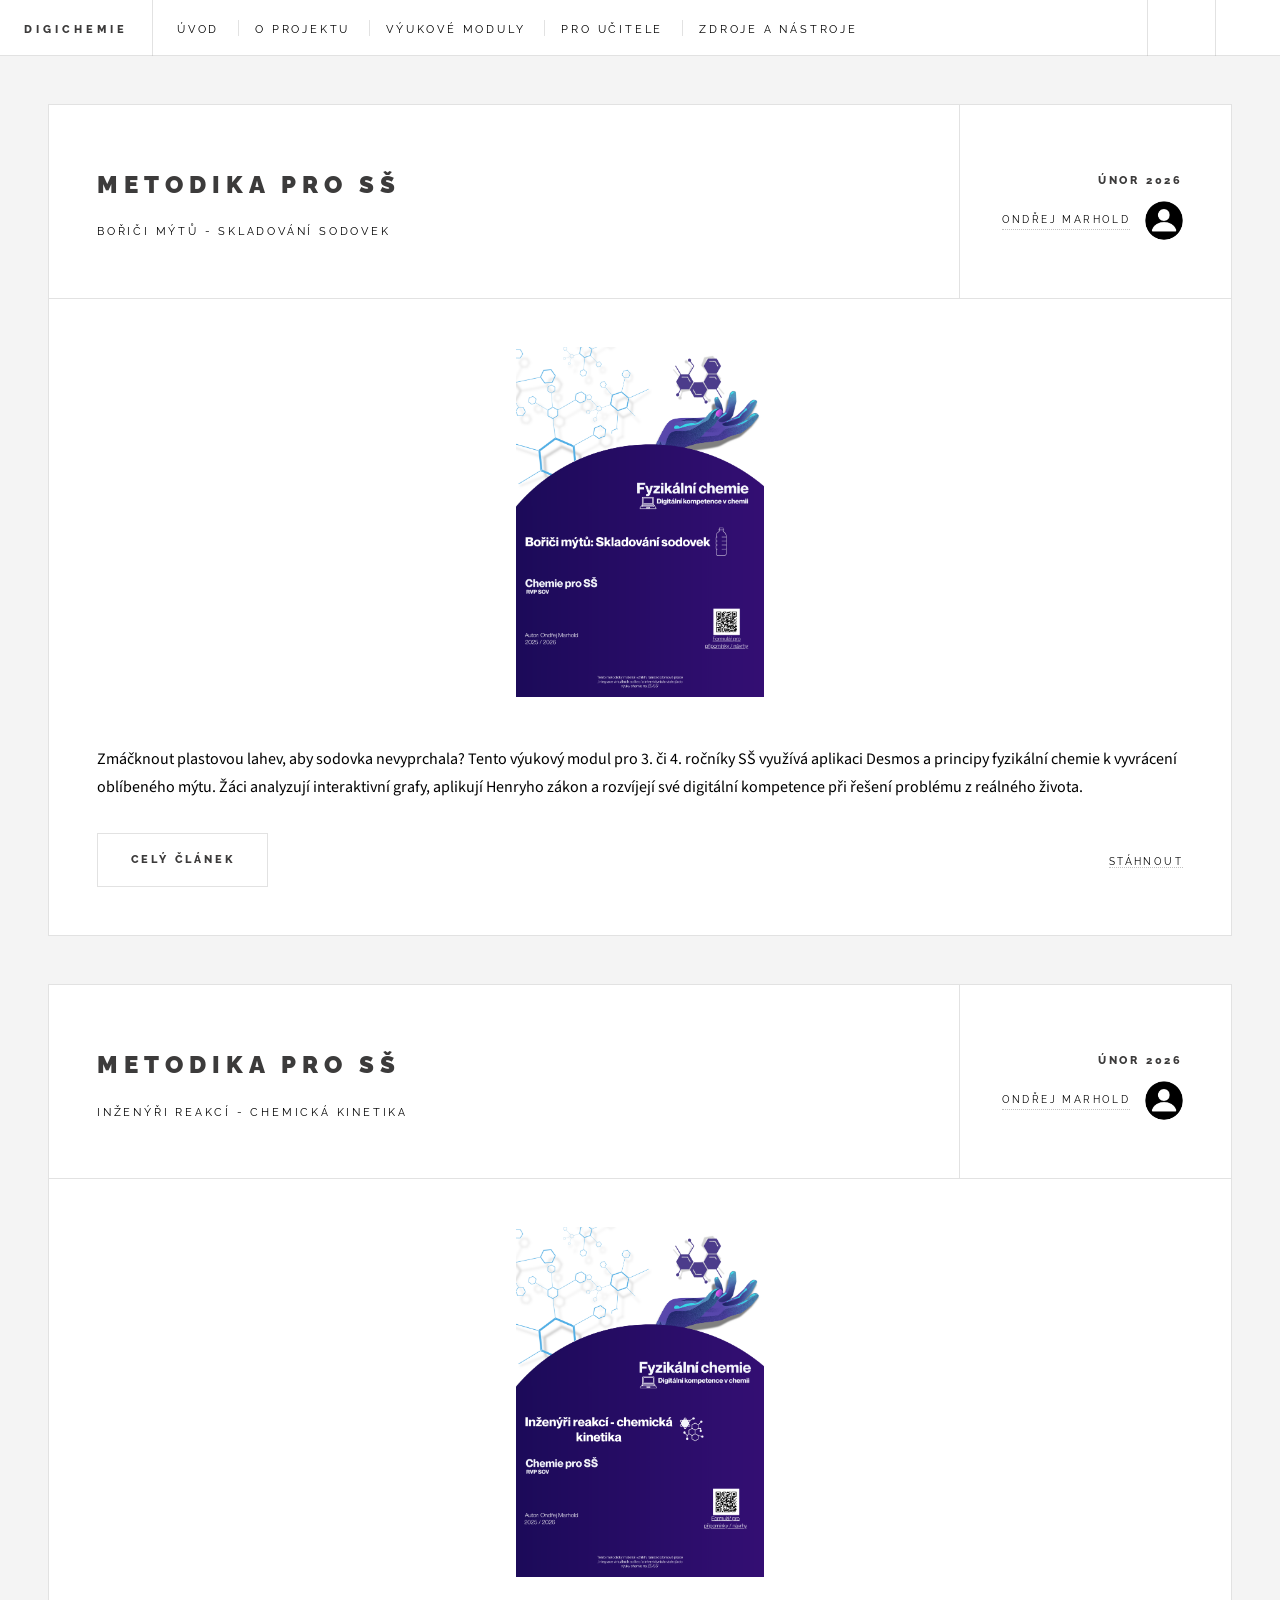
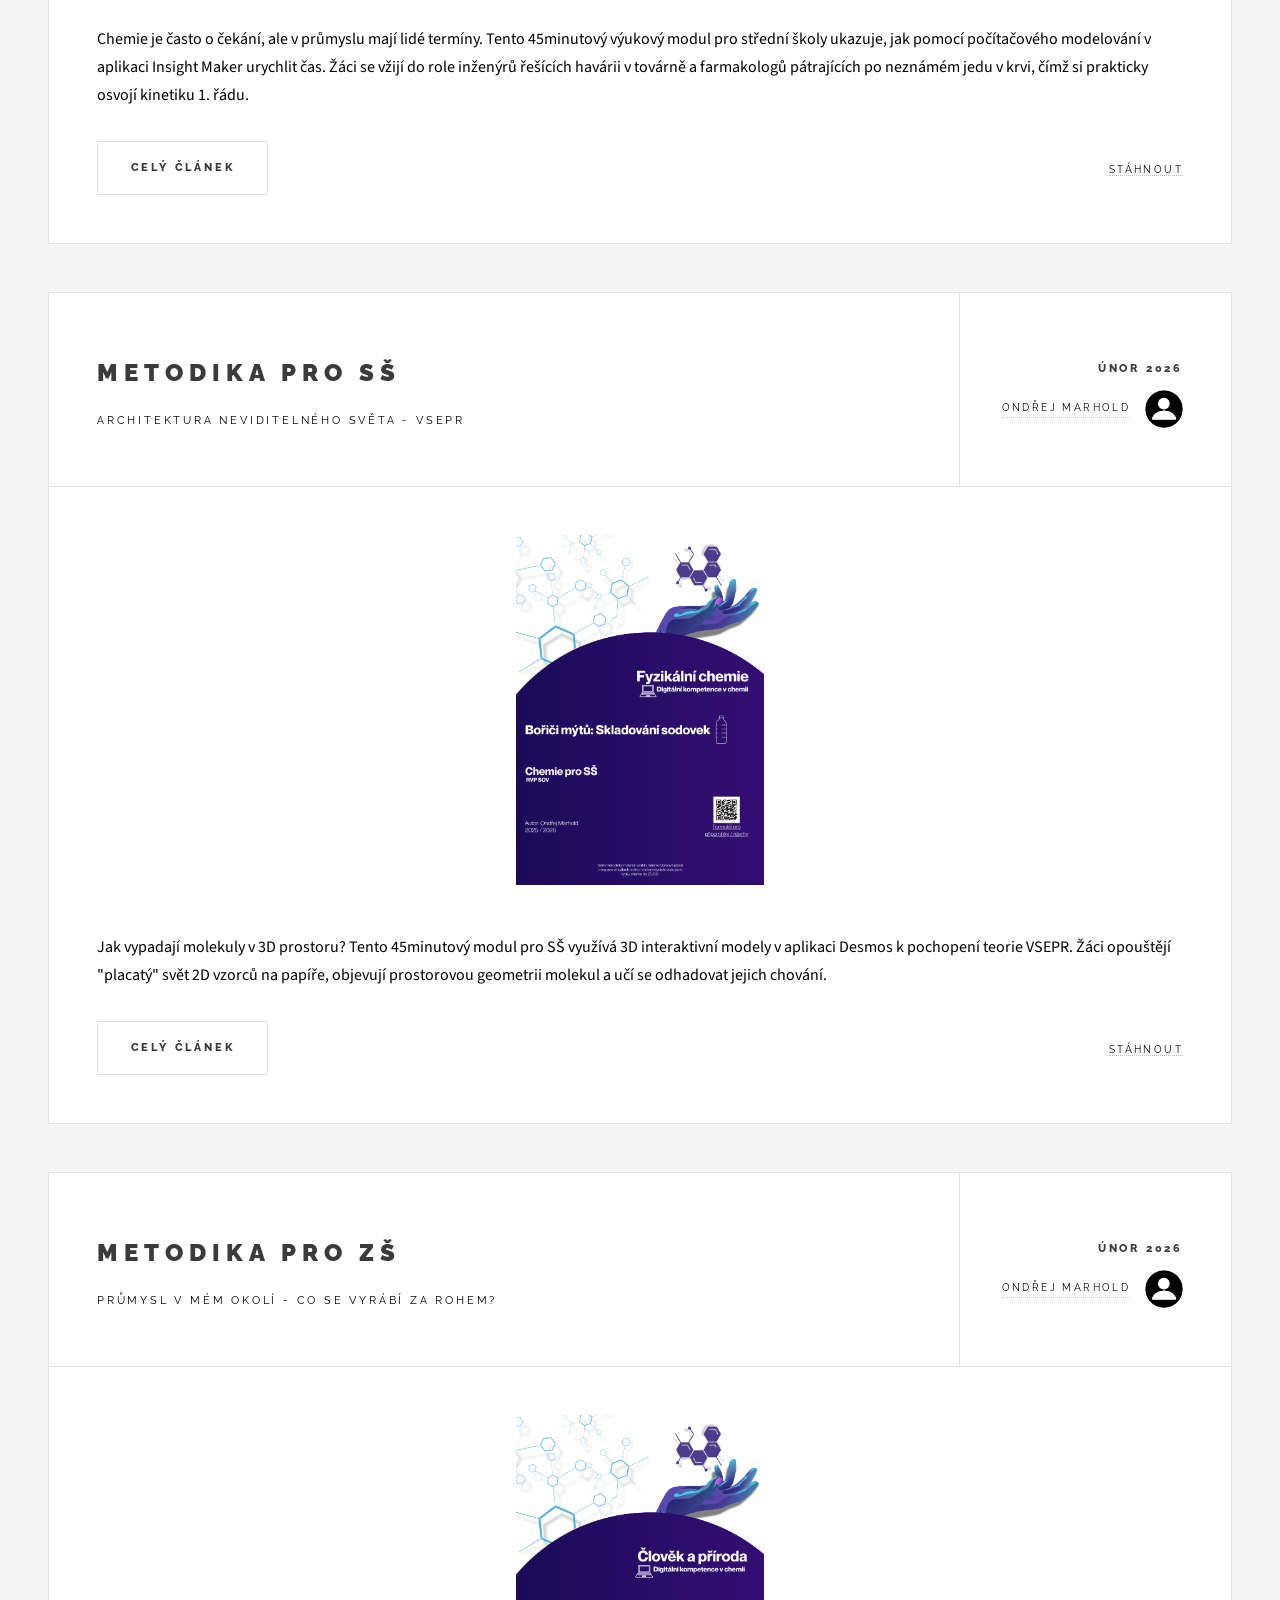
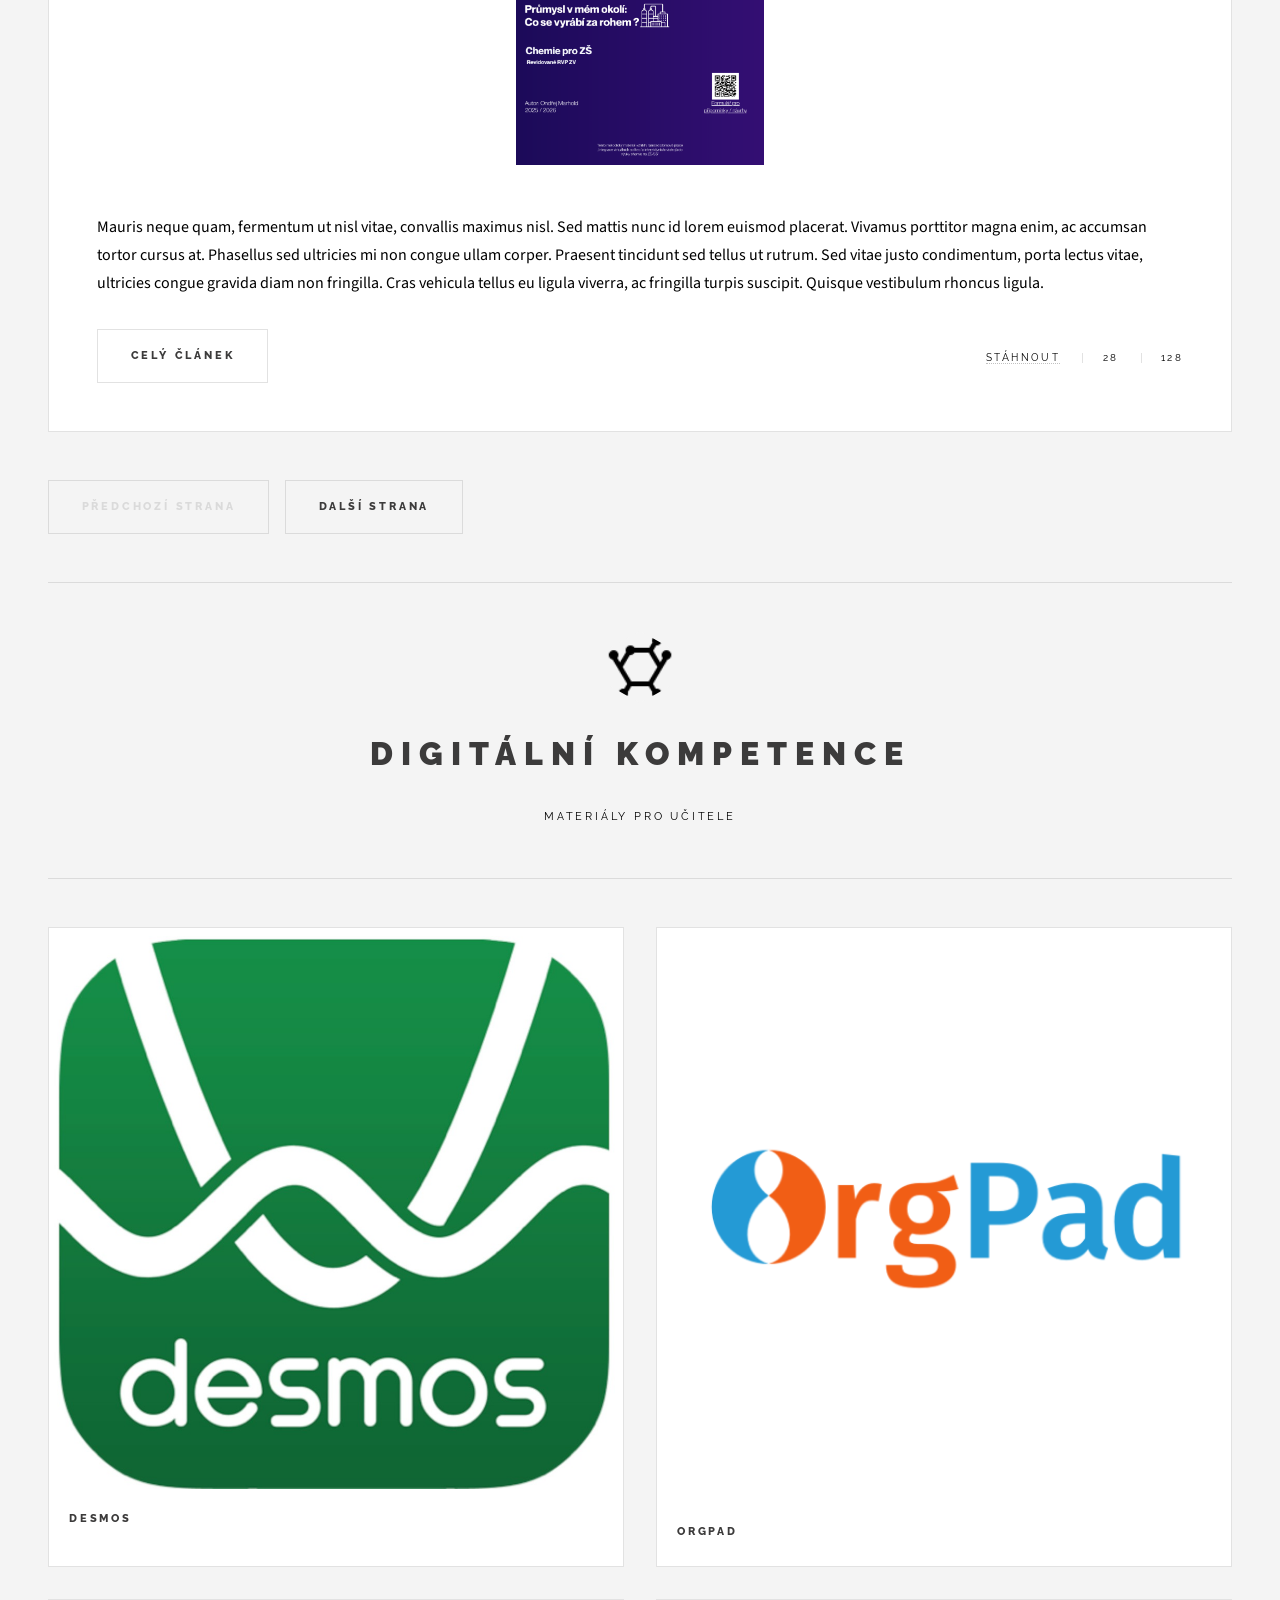
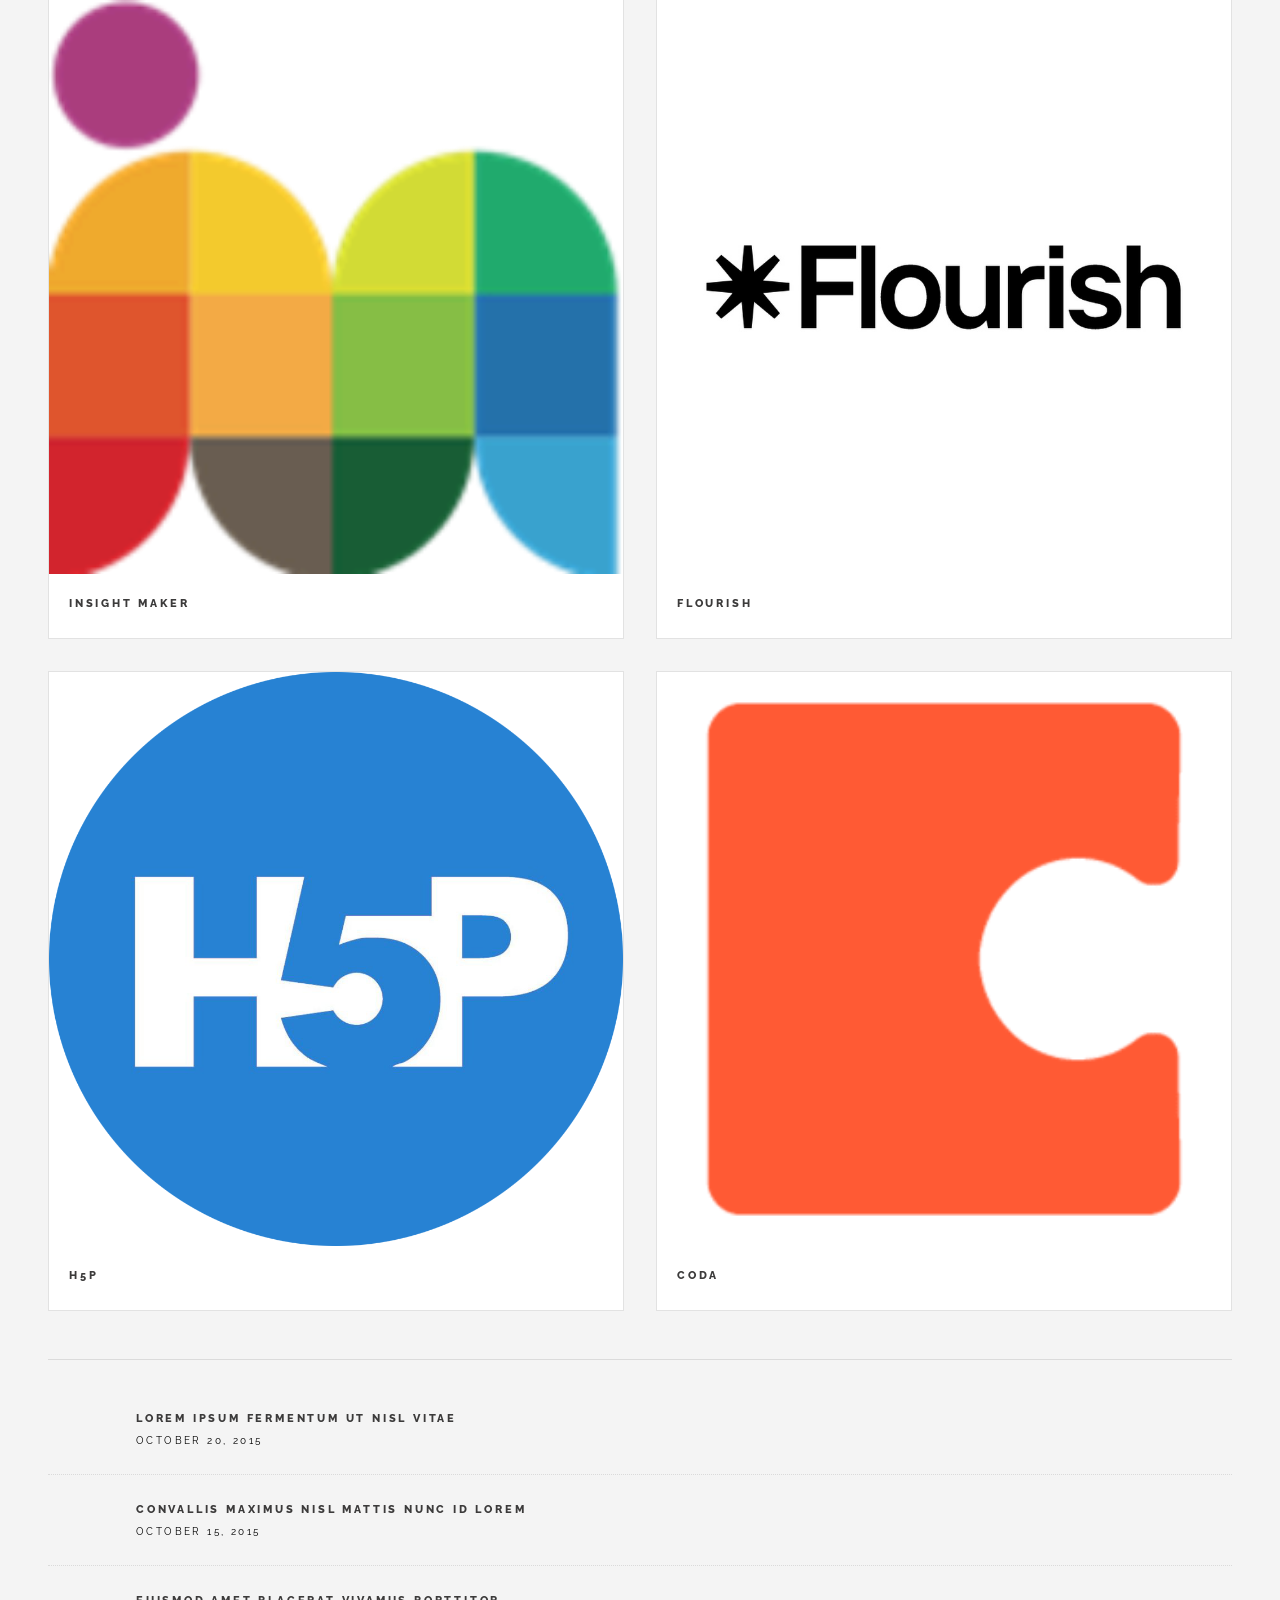
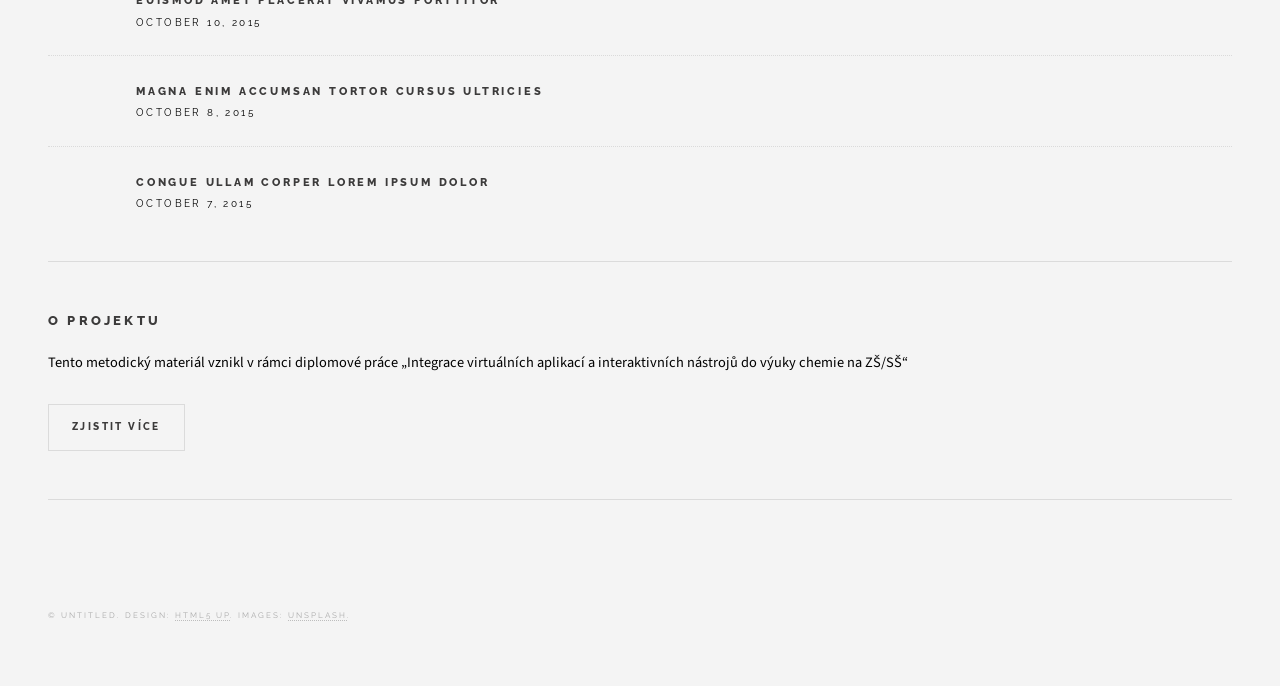
==== index.html @ ca7283ff "web v1-layout" ====
<!DOCTYPE HTML>
<!--
	Future Imperfect by HTML5 UP
	html5up.net | @ajlkn
	Free for personal and commercial use under the CCA 3.0 license (html5up.net/license)
-->
<html>
	<head>
		<title>Digichemie</title>
		<meta charset="utf-8" />
		<meta name="viewport" content="width=device-width, initial-scale=1, user-scalable=no" />
		<link rel="stylesheet" href="assets/css/main.css" />
	</head>
	<body class="is-preload">

		<!-- Wrapper -->
			<div id="wrapper">

				<!-- Header -->
					<header id="header">
						<h1><a href="index.html">Digichemie</a></h1>
						<nav class="links">
							<ul>
								<li><a href="#">Úvod</a></li>
								<li><a href="#">O projektu</a></li>
								<li><a href="#">Výukové moduly</a></li>
								<li><a href="#">Pro učitele</a></li>
								<li><a href="#">Zdroje a nástroje</a></li>
							</ul>
						</nav>
						<nav class="main">
							<ul>
								<li class="search">
									<a class="fa-search" href="#search">Hledat</a>
									<form id="search" method="get" action="#">
										<input type="text" name="query" placeholder="Search" />
									</form>
								</li>
								<li class="menu">
									<a class="fa-bars" href="#menu">Menu</a>
								</li>
							</ul>
						</nav>
					</header>

				<!-- Menu -->
					<section id="menu">

						<!-- Search -->
							<section>
								<form class="search" method="get" action="#">
									<input type="text" name="query" placeholder="Search" />
								</form>
							</section>

						<!-- Links -->
							<section>
								<ul class="links">
									<li>
										<a href="#">
											<h3>Lorem ipsum</h3>
											<p>Feugiat tempus veroeros dolor</p>
										</a>
									</li>
									<li>
										<a href="#">
											<h3>Dolor sit amet</h3>
											<p>Sed vitae justo condimentum</p>
										</a>
									</li>
									<li>
										<a href="#">
											<h3>Feugiat veroeros</h3>
											<p>Phasellus sed ultricies mi congue</p>
										</a>
									</li>
									<li>
										<a href="#">
											<h3>Etiam sed consequat</h3>
											<p>Porta lectus amet ultricies</p>
										</a>
									</li>
								</ul>
							</section>

						<!-- Actions -->
							<section>
								<ul class="actions stacked">
									<li><a href="#" class="button large fit">Log In</a></li>
								</ul>
							</section>

					</section>

				<!-- Main -->
					<div id="main">

						<!-- Post -->
							<article class="post">
								<header>
									<div class="title">
										<h2><a href="ss_pet.html">Metodika pro SŠ</a></h2>
										<p>Bořiči mýtů - skladování sodovek</p>
									</div>
									<div class="meta">
										<time class="published">Únor 2026</time>
										<a href="#" class="author"><span class="name">Ondřej Marhold</span><img src="images/profile.png" alt="" /></a>
									</div>
								</header>
								<a href="ss_pet.html" class="image featured"><img src="images/ss_pet.png" alt="" style="height: 350px; object-fit: contain; object-position: center;" /></a>
								<p>Zmáčknout plastovou lahev, aby sodovka nevyprchala? Tento výukový modul pro 3. či 4. ročníky SŠ využívá aplikaci Desmos a principy fyzikální chemie k vyvrácení oblíbeného mýtu. Žáci analyzují interaktivní grafy, aplikují Henryho zákon a rozvíjejí své digitální kompetence při řešení problému z reálného života.</p>
								<footer>
									<ul class="actions">
										<li><a href="ss_pet.html" class="button large">Celý článek</a></li>
									</ul>
									<ul class="stats">
										<li><a href="#">Stáhnout</a></li>
									</ul>
								</footer>
							</article>

						<!-- Post -->
							<article class="post">
								<header>
									<div class="title">
										<h2><a href="ss_simulace.html">Metodika pro SŠ</a></h2>
										<p>Inženýři reakcí - chemická kinetika</p>
									</div>
									<div class="meta">
										<time class="published">Únor 2026</time>
										<a href="#" class="author"><span class="name">Ondřej Marhold</span><img src="images/profile.png" alt="" /></a>
									</div>
								</header>
								<a href="ss_simulace.html" class="image featured"><img src="images/ss_simulace.png" alt="" style="height: 350px; object-fit: contain; object-position: center;" /></a>
								<p>Chemie je často o čekání, ale v průmyslu mají lidé termíny. Tento 45minutový výukový modul pro střední školy ukazuje, jak pomocí počítačového modelování v aplikaci Insight Maker urychlit čas. Žáci se vžijí do role inženýrů řešících havárii v továrně a farmakologů pátrajících po neznámém jedu v krvi, čímž si prakticky osvojí kinetiku 1. řádu.</p>
								<footer>
									<ul class="actions">
										<li><a href="ss_simulace.html" class="button large">Celý článek</a></li>
									</ul>
									<ul class="stats">
										<li><a href="#">Stáhnout</a></li>
									</ul>
								</footer>
							</article>

						<!-- Post -->
							<article class="post">
								<header>
									<div class="title">
										<h2><a href="ss_vsepr.html">Metodika pro SŠ</a></h2>
										<p>Architektura neviditelného světa - VSEPR</p>
									</div>
									<div class="meta">
										<time class="published">Únor 2026</time>
										<a href="#" class="author"><span class="name">Ondřej Marhold</span><img src="images/profile.png" alt="" /></a>
									</div>
								</header>
								<a href="ss_vsepr.html" class="image featured"><img src="images/ss_pet.png" alt="" style="height: 350px; object-fit: contain; object-position: center;" /></a>
								<p>Jak vypadají molekuly v 3D prostoru? Tento 45minutový modul pro SŠ využívá 3D interaktivní modely v aplikaci Desmos k pochopení teorie VSEPR. Žáci opouštějí "placatý" svět 2D vzorců na papíře, objevují prostorovou geometrii molekul a učí se odhadovat jejich chování.</p>
								<footer>
									<ul class="actions">
										<li><a href="ss_vsepr.html" class="button large">Celý článek</a></li>
									</ul>
									<ul class="stats">
										<li><a href="#">Stáhnout</a></li>
									</ul>
								</footer>
							</article>

						<!-- Post -->
							<article class="post">
								<header>
									<div class="title">
										<h2><a href="zs_orgpad.html">Metodika pro ZŠ</a></h2>
										<p>Průmysl v mém okolí - co se vyrábí za rohem?</p>
									</div>
									<div class="meta">
										<time class="published">Únor 2026</time>
										<a href="#" class="author"><span class="name">Ondřej Marhold</span><img src="images/profile.png" alt="" /></a>
									</div>
								</header>
								<a href="zs_orgpad.html" class="image featured"><img src="images/zs_orgpad.png" alt="" style="height: 350px; object-fit: contain; object-position: center;" /></a>
								<p>Mauris neque quam, fermentum ut nisl vitae, convallis maximus nisl. Sed mattis nunc id lorem euismod placerat. Vivamus porttitor magna enim, ac accumsan tortor cursus at. Phasellus sed ultricies mi non congue ullam corper. Praesent tincidunt sed tellus ut rutrum. Sed vitae justo condimentum, porta lectus vitae, ultricies congue gravida diam non fringilla. Cras vehicula tellus eu ligula viverra, ac fringilla turpis suscipit. Quisque vestibulum rhoncus ligula.</p>
								<footer>
									<ul class="actions">
										<li><a href="zs_orgpad.html" class="button large">Celý článek</a></li>
									</ul>
									<ul class="stats">
										<li><a href="#">Stáhnout</a></li>
										<li><a href="#" class="icon solid fa-heart">28</a></li>
										<li><a href="#" class="icon solid fa-comment">128</a></li>
									</ul>
								</footer>
							</article>						

	

						<!-- Pagination -->
							<ul class="actions pagination">
								<li><a href="" class="disabled button large previous">Předchozí strana</a></li>
								<li><a href="#" class="button large next">Další strana</a></li>
							</ul>

					</div>

				<!-- Sidebar -->
					<section id="sidebar">

						<!-- Intro -->
							<section id="intro">
								<a href="#" class="logo"><img src="images/chem_logo.png" alt="" /></a>
								<header>
									<h2>Digitální kompetence</h2>
									<p>Materiály pro učitele</p>
								</header>
							</section>

						<!-- Mini Posts -->
							<section>
								<div class="mini-posts">

									<!-- Mini Post -->
										<article class="mini-post">
											<header>
												<h3><a href="aplikace.html">Desmos</a></h3>
												<a href="#" class="author"></a>
											</header>
											<a  href="aplikace.html" class="image"><img src="images/desmos.jpg" alt="" /></a>
										</article>

									<!-- Mini Post -->
										<article class="mini-post">
											<header>
												<h3><a href="aplikace.html">OrgPad</a></h3>
												<a href="#" class="author"></a>
											</header>
											<a href="aplikace.html" class="image"><img src="images/orgpadcircle.png" alt="" /></a>
										</article>

									<!-- Mini Post -->
										<article class="mini-post">
											<header>
												<h3><a href="aplikace.html">Insight Maker</a></h3>
												<a href="#" class="author"></a>
											</header>
											<a href="aplikace.html" class="image"><img src="images/insight_maker.png" alt="" /></a>
										</article>

									<!-- Mini Post -->
										<article class="mini-post">
											<header>
												<h3><a href="aplikace.html">Flourish</a></h3>
												<a href="#" class="author"></a>
											</header>
											<a href="aplikace.html" class="image"><img src="images/flourish.jpg" alt="" /></a>
										</article>

									<!-- Mini Post -->
										<article class="mini-post">
											<header>
												<h3><a href="aplikace.html">H5P</a></h3>
												<a href="#" class="author"></a>
											</header>
											<a href="aplikace.html" class="image"><img src="images/H5P.png" alt="" /></a>
										</article>

									<!-- Mini Post -->
										<article class="mini-post">
											<header>
												<h3><a href="single.html">Coda</a></h3>
												<a href="#" class="author"></a>
											</header>
											<a href="aplikace.html" class="image"><img src="images/coda.png" alt="" /></a>
										</article>
								</div>
							</section>

						<!-- Posts List -->
							<section>
								<ul class="posts">
									<li>
										<article>
											<header>
												<h3><a href="single.html">Lorem ipsum fermentum ut nisl vitae</a></h3>
												<time class="published" datetime="2015-10-20">October 20, 2015</time>
											</header>
											<a href="single.html" class="image"><img src="images/pic08.jpg" alt="" /></a>
										</article>
									</li>
									<li>
										<article>
											<header>
												<h3><a href="single.html">Convallis maximus nisl mattis nunc id lorem</a></h3>
												<time class="published" datetime="2015-10-15">October 15, 2015</time>
											</header>
											<a href="single.html" class="image"><img src="images/pic09.jpg" alt="" /></a>
										</article>
									</li>
									<li>
										<article>
											<header>
												<h3><a href="single.html">Euismod amet placerat vivamus porttitor</a></h3>
												<time class="published" datetime="2015-10-10">October 10, 2015</time>
											</header>
											<a href="single.html" class="image"><img src="images/pic10.jpg" alt="" /></a>
										</article>
									</li>
									<li>
										<article>
											<header>
												<h3><a href="single.html">Magna enim accumsan tortor cursus ultricies</a></h3>
												<time class="published" datetime="2015-10-08">October 8, 2015</time>
											</header>
											<a href="single.html" class="image"><img src="images/pic11.jpg" alt="" /></a>
										</article>
									</li>
									<li>
										<article>
											<header>
												<h3><a href="single.html">Congue ullam corper lorem ipsum dolor</a></h3>
												<time class="published" datetime="2015-10-06">October 7, 2015</time>
											</header>
											<a href="single.html" class="image"><img src="images/pic12.jpg" alt="" /></a>
										</article>
									</li>
								</ul>
							</section>

						<!-- About -->
							<section class="blurb">
								<h2>O projektu</h2>
								<p>Tento metodický materiál vznikl v rámci diplomové práce „Integrace virtuálních aplikací a interaktivních nástrojů do výuky chemie na ZŠ/SŠ“</p>
								<ul class="actions">
									<li><a href="#" class="button">Zjistit více</a></li>
								</ul>
							</section>

						<!-- Footer -->
							<section id="footer">
								<ul class="icons">
									<li><a href="#" class="icon brands fa-twitter"><span class="label">Twitter</span></a></li>
									<li><a href="#" class="icon brands fa-facebook-f"><span class="label">Facebook</span></a></li>
									<li><a href="#" class="icon brands fa-instagram"><span class="label">Instagram</span></a></li>
									<li><a href="#" class="icon solid fa-rss"><span class="label">RSS</span></a></li>
									<li><a href="#" class="icon solid fa-envelope"><span class="label">Email</span></a></li>
								</ul>
								<p class="copyright">&copy; Untitled. Design: <a href="http://html5up.net">HTML5 UP</a>. Images: <a href="http://unsplash.com">Unsplash</a>.</p>
							</section>

					</section>

			</div>

		<!-- Scripts -->
			<script src="assets/js/jquery.min.js"></script>
			<script src="assets/js/browser.min.js"></script>
			<script src="assets/js/breakpoints.min.js"></script>
			<script src="assets/js/util.js"></script>
			<script src="assets/js/main.js"></script>

	</body>
</html>
---- assets/css/main.css ----
@import url(fontawesome-all.min.css);
@import url("https://fonts.googleapis.com/css?family=Source+Sans+Pro:400,700|Raleway:400,800,900");

/*
	Future Imperfect by HTML5 UP
	html5up.net | @ajlkn
	Free for personal and commercial use under the CCA 3.0 license (html5up.net/license)
*/

html, body, div, span, applet, object,
iframe, h1, h2, h3, h4, h5, h6, p, blockquote,
pre, a, abbr, acronym, address, big, cite,
code, del, dfn, em, img, ins, kbd, q, s, samp,
small, strike, strong, sub, sup, tt, var, b,
u, i, center, dl, dt, dd, ol, ul, li, fieldset,
form, label, legend, table, caption, tbody,
tfoot, thead, tr, th, td, article, aside,
canvas, details, embed, figure, figcaption,
footer, header, hgroup, menu, nav, output, ruby,
section, summary, time, mark, audio, video {
	margin: 0;
	padding: 0;
	border: 0;
	font-size: 100%;
	font: inherit;
	vertical-align: baseline;}

article, aside, details, figcaption, figure,
footer, header, hgroup, menu, nav, section {
	display: block;}

body {
	line-height: 1;
}

ol, ul {
	list-style: none;
}

blockquote, q {
	quotes: none;
}

	blockquote:before, blockquote:after, q:before, q:after {
		content: '';
		content: none;
	}

table {
	border-collapse: collapse;
	border-spacing: 0;
}

body {
	-webkit-text-size-adjust: none;
}

mark {
	background-color: transparent;
	color: inherit;
}

input::-moz-focus-inner {
	border: 0;
	padding: 0;
}

input, select, textarea {
	-moz-appearance: none;
	-webkit-appearance: none;
	-ms-appearance: none;
	appearance: none;
}

/* Basic */

	@-ms-viewport {
		width: device-width;
	}

	body {
		-ms-overflow-style: scrollbar;
	}

	@media screen and (max-width: 480px) {

		html, body {
			min-width: 320px;
		}

	}

	html {
		box-sizing: border-box;
	}

	*, *:before, *:after {
		box-sizing: inherit;
	}

	body {
		background: #f4f4f4;
	}

		body.is-preload *, body.is-preload *:before, body.is-preload *:after {
			-moz-animation: none !important;
			-webkit-animation: none !important;
			-ms-animation: none !important;
			animation: none !important;
			-moz-transition: none !important;
			-webkit-transition: none !important;
			-ms-transition: none !important;
			transition: none !important;
		}

/* Type */

	body, input, select, textarea {
		font-family: "Source Sans Pro", Helvetica, sans-serif;
		font-size: 14pt;
		font-weight: 400;
		line-height: 1.75;
	}

		@media screen and (max-width: 1680px) {

			body, input, select, textarea {
				font-size: 12pt;
			}

		}

		@media screen and (max-width: 1280px) {

			body, input, select, textarea {
				font-size: 12pt;
			}

		}

		@media screen and (max-width: 980px) {

			body, input, select, textarea {
				font-size: 12pt;
			}

		}

		@media screen and (max-width: 736px) {

			body, input, select, textarea {
				font-size: 12pt;
			}

		}

		@media screen and (max-width: 480px) {

			body, input, select, textarea {
				font-size: 12pt;
			}

		}

	a {
		-moz-transition: color 0.2s ease, border-bottom-color 0.2s ease;
		-webkit-transition: color 0.2s ease, border-bottom-color 0.2s ease;
		-ms-transition: color 0.2s ease, border-bottom-color 0.2s ease;
		transition: color 0.2s ease, border-bottom-color 0.2s ease;
		border-bottom: dotted 1px rgba(160, 160, 160, 0.65);
		color: inherit;
		text-decoration: none;
	}

		a:before {
			-moz-transition: color 0.2s ease;
			-webkit-transition: color 0.2s ease;
			-ms-transition: color 0.2s ease;
			transition: color 0.2s ease;
		}

		a:hover {
			border-bottom-color: transparent;
			color: #2ebaae !important;
		}

			a:hover:before {
				color: #2ebaae !important;
			}

	strong, b {
		color: #3c3b3b;
		font-weight: 700;
	}

	em, i {
		font-style: italic;
	}

	p {
		margin: 0 0 2em 0;
	}

	h1, h2, h3, h4, h5, h6 {
		color: #3c3b3b;
		font-family: "Raleway", Helvetica, sans-serif;
		font-weight: 800;
		letter-spacing: 0.25em;
		line-height: 1.65;
		margin: 0 0 1em 0;
		text-transform: uppercase;
	}

		h1 a, h2 a, h3 a, h4 a, h5 a, h6 a {
			color: inherit;
			border-bottom: 0;
		}

	h2 {
		font-size: 1.1em;
	}

	h3 {
		font-size: 0.9em;
	}

	h4 {
		font-size: 0.7em;
	}

	h5 {
		font-size: 0.7em;
	}

	h6 {
		font-size: 0.7em;
	}

	sub {
		font-size: 0.8em;
		position: relative;
		top: 0.5em;
	}

	sup {
		font-size: 0.8em;
		position: relative;
		top: -0.5em;
	}

	blockquote {
		border-left: solid 4px rgba(160, 160, 160, 0.3);
		font-style: italic;
		margin: 0 0 2em 0;
		padding: 0.5em 0 0.5em 2em;
	}

	code {
		background: rgba(160, 160, 160, 0.075);
		border: solid 1px rgba(160, 160, 160, 0.3);
		font-family: "Courier New", monospace;
		font-size: 0.9em;
		margin: 0 0.25em;
		padding: 0.25em 0.65em;
	}

	pre {
		-webkit-overflow-scrolling: touch;
		font-family: "Courier New", monospace;
		font-size: 0.9em;
		margin: 0 0 2em 0;
	}

		pre code {
			display: block;
			line-height: 1.75em;
			padding: 1em 1.5em;
			overflow-x: auto;
		}

	hr {
		border: 0;
		border-bottom: solid 1px rgba(160, 160, 160, 0.3);
		margin: 2em 0;
	}

		hr.major {
			margin: 3em 0;
		}

	.align-left {
		text-align: left;
	}

	.align-center {
		text-align: center;
	}

	.align-right {
		text-align: right;
	}

/* Row */

	.row {
		display: flex;
		flex-wrap: wrap;
		box-sizing: border-box;
		align-items: stretch;
	}

		.row > * {
			box-sizing: border-box;
		}

		.row.gtr-uniform > * > :last-child {
			margin-bottom: 0;
		}

		.row.aln-left {
			justify-content: flex-start;
		}

		.row.aln-center {
			justify-content: center;
		}

		.row.aln-right {
			justify-content: flex-end;
		}

		.row.aln-top {
			align-items: flex-start;
		}

		.row.aln-middle {
			align-items: center;
		}

		.row.aln-bottom {
			align-items: flex-end;
		}

		.row > .imp {
			order: -1;
		}

		.row > .col-1 {
			width: 8.33333%;
		}

		.row > .off-1 {
			margin-left: 8.33333%;
		}

		.row > .col-2 {
			width: 16.66667%;
		}

		.row > .off-2 {
			margin-left: 16.66667%;
		}

		.row > .col-3 {
			width: 25%;
		}

		.row > .off-3 {
			margin-left: 25%;
		}

		.row > .col-4 {
			width: 33.33333%;
		}

		.row > .off-4 {
			margin-left: 33.33333%;
		}

		.row > .col-5 {
			width: 41.66667%;
		}

		.row > .off-5 {
			margin-left: 41.66667%;
		}

		.row > .col-6 {
			width: 50%;
		}

		.row > .off-6 {
			margin-left: 50%;
		}

		.row > .col-7 {
			width: 58.33333%;
		}

		.row > .off-7 {
			margin-left: 58.33333%;
		}

		.row > .col-8 {
			width: 66.66667%;
		}

		.row > .off-8 {
			margin-left: 66.66667%;
		}

		.row > .col-9 {
			width: 75%;
		}

		.row > .off-9 {
			margin-left: 75%;
		}

		.row > .col-10 {
			width: 83.33333%;
		}

		.row > .off-10 {
			margin-left: 83.33333%;
		}

		.row > .col-11 {
			width: 91.66667%;
		}

		.row > .off-11 {
			margin-left: 91.66667%;
		}

		.row > .col-12 {
			width: 100%;
		}

		.row > .off-12 {
			margin-left: 100%;
		}

		.row.gtr-0 {
			margin-top: 0;
			margin-left: 0em;
		}

			.row.gtr-0 > * {
				padding: 0 0 0 0em;
			}

			.row.gtr-0.gtr-uniform {
				margin-top: 0em;
			}

				.row.gtr-0.gtr-uniform > * {
					padding-top: 0em;
				}

		.row.gtr-25 {
			margin-top: 0;
			margin-left: -0.25em;
		}

			.row.gtr-25 > * {
				padding: 0 0 0 0.25em;
			}

			.row.gtr-25.gtr-uniform {
				margin-top: -0.25em;
			}

				.row.gtr-25.gtr-uniform > * {
					padding-top: 0.25em;
				}

		.row.gtr-50 {
			margin-top: 0;
			margin-left: -0.5em;
		}

			.row.gtr-50 > * {
				padding: 0 0 0 0.5em;
			}

			.row.gtr-50.gtr-uniform {
				margin-top: -0.5em;
			}

				.row.gtr-50.gtr-uniform > * {
					padding-top: 0.5em;
				}

		.row {
			margin-top: 0;
			margin-left: -1em;
		}

			.row > * {
				padding: 0 0 0 1em;
			}

			.row.gtr-uniform {
				margin-top: -1em;
			}

				.row.gtr-uniform > * {
					padding-top: 1em;
				}

		.row.gtr-150 {
			margin-top: 0;
			margin-left: -1.5em;
		}

			.row.gtr-150 > * {
				padding: 0 0 0 1.5em;
			}

			.row.gtr-150.gtr-uniform {
				margin-top: -1.5em;
			}

				.row.gtr-150.gtr-uniform > * {
					padding-top: 1.5em;
				}

		.row.gtr-200 {
			margin-top: 0;
			margin-left: -2em;
		}

			.row.gtr-200 > * {
				padding: 0 0 0 2em;
			}

			.row.gtr-200.gtr-uniform {
				margin-top: -2em;
			}

				.row.gtr-200.gtr-uniform > * {
					padding-top: 2em;
				}

		@media screen and (max-width: 1680px) {

			.row {
				display: flex;
				flex-wrap: wrap;
				box-sizing: border-box;
				align-items: stretch;
			}

				.row > * {
					box-sizing: border-box;
				}

				.row.gtr-uniform > * > :last-child {
					margin-bottom: 0;
				}

				.row.aln-left {
					justify-content: flex-start;
				}

				.row.aln-center {
					justify-content: center;
				}

				.row.aln-right {
					justify-content: flex-end;
				}

				.row.aln-top {
					align-items: flex-start;
				}

				.row.aln-middle {
					align-items: center;
				}

				.row.aln-bottom {
					align-items: flex-end;
				}

				.row > .imp-xlarge {
					order: -1;
				}

				.row > .col-1-xlarge {
					width: 8.33333%;
				}

				.row > .off-1-xlarge {
					margin-left: 8.33333%;
				}

				.row > .col-2-xlarge {
					width: 16.66667%;
				}

				.row > .off-2-xlarge {
					margin-left: 16.66667%;
				}

				.row > .col-3-xlarge {
					width: 25%;
				}

				.row > .off-3-xlarge {
					margin-left: 25%;
				}

				.row > .col-4-xlarge {
					width: 33.33333%;
				}

				.row > .off-4-xlarge {
					margin-left: 33.33333%;
				}

				.row > .col-5-xlarge {
					width: 41.66667%;
				}

				.row > .off-5-xlarge {
					margin-left: 41.66667%;
				}

				.row > .col-6-xlarge {
					width: 50%;
				}

				.row > .off-6-xlarge {
					margin-left: 50%;
				}

				.row > .col-7-xlarge {
					width: 58.33333%;
				}

				.row > .off-7-xlarge {
					margin-left: 58.33333%;
				}

				.row > .col-8-xlarge {
					width: 66.66667%;
				}

				.row > .off-8-xlarge {
					margin-left: 66.66667%;
				}

				.row > .col-9-xlarge {
					width: 75%;
				}

				.row > .off-9-xlarge {
					margin-left: 75%;
				}

				.row > .col-10-xlarge {
					width: 83.33333%;
				}

				.row > .off-10-xlarge {
					margin-left: 83.33333%;
				}

				.row > .col-11-xlarge {
					width: 91.66667%;
				}

				.row > .off-11-xlarge {
					margin-left: 91.66667%;
				}

				.row > .col-12-xlarge {
					width: 100%;
				}

				.row > .off-12-xlarge {
					margin-left: 100%;
				}

				.row.gtr-0 {
					margin-top: 0;
					margin-left: 0em;
				}

					.row.gtr-0 > * {
						padding: 0 0 0 0em;
					}

					.row.gtr-0.gtr-uniform {
						margin-top: 0em;
					}

						.row.gtr-0.gtr-uniform > * {
							padding-top: 0em;
						}

				.row.gtr-25 {
					margin-top: 0;
					margin-left: -0.25em;
				}

					.row.gtr-25 > * {
						padding: 0 0 0 0.25em;
					}

					.row.gtr-25.gtr-uniform {
						margin-top: -0.25em;
					}

						.row.gtr-25.gtr-uniform > * {
							padding-top: 0.25em;
						}

				.row.gtr-50 {
					margin-top: 0;
					margin-left: -0.5em;
				}

					.row.gtr-50 > * {
						padding: 0 0 0 0.5em;
					}

					.row.gtr-50.gtr-uniform {
						margin-top: -0.5em;
					}

						.row.gtr-50.gtr-uniform > * {
							padding-top: 0.5em;
						}

				.row {
					margin-top: 0;
					margin-left: -1em;
				}

					.row > * {
						padding: 0 0 0 1em;
					}

					.row.gtr-uniform {
						margin-top: -1em;
					}

						.row.gtr-uniform > * {
							padding-top: 1em;
						}

				.row.gtr-150 {
					margin-top: 0;
					margin-left: -1.5em;
				}

					.row.gtr-150 > * {
						padding: 0 0 0 1.5em;
					}

					.row.gtr-150.gtr-uniform {
						margin-top: -1.5em;
					}

						.row.gtr-150.gtr-uniform > * {
							padding-top: 1.5em;
						}

				.row.gtr-200 {
					margin-top: 0;
					margin-left: -2em;
				}

					.row.gtr-200 > * {
						padding: 0 0 0 2em;
					}

					.row.gtr-200.gtr-uniform {
						margin-top: -2em;
					}

						.row.gtr-200.gtr-uniform > * {
							padding-top: 2em;
						}

		}

		@media screen and (max-width: 1280px) {

			.row {
				display: flex;
				flex-wrap: wrap;
				box-sizing: border-box;
				align-items: stretch;
			}

				.row > * {
					box-sizing: border-box;
				}

				.row.gtr-uniform > * > :last-child {
					margin-bottom: 0;
				}

				.row.aln-left {
					justify-content: flex-start;
				}

				.row.aln-center {
					justify-content: center;
				}

				.row.aln-right {
					justify-content: flex-end;
				}

				.row.aln-top {
					align-items: flex-start;
				}

				.row.aln-middle {
					align-items: center;
				}

				.row.aln-bottom {
					align-items: flex-end;
				}

				.row > .imp-large {
					order: -1;
				}

				.row > .col-1-large {
					width: 8.33333%;
				}

				.row > .off-1-large {
					margin-left: 8.33333%;
				}

				.row > .col-2-large {
					width: 16.66667%;
				}

				.row > .off-2-large {
					margin-left: 16.66667%;
				}

				.row > .col-3-large {
					width: 25%;
				}

				.row > .off-3-large {
					margin-left: 25%;
				}

				.row > .col-4-large {
					width: 33.33333%;
				}

				.row > .off-4-large {
					margin-left: 33.33333%;
				}

				.row > .col-5-large {
					width: 41.66667%;
				}

				.row > .off-5-large {
					margin-left: 41.66667%;
				}

				.row > .col-6-large {
					width: 50%;
				}

				.row > .off-6-large {
					margin-left: 50%;
				}

				.row > .col-7-large {
					width: 58.33333%;
				}

				.row > .off-7-large {
					margin-left: 58.33333%;
				}

				.row > .col-8-large {
					width: 66.66667%;
				}

				.row > .off-8-large {
					margin-left: 66.66667%;
				}

				.row > .col-9-large {
					width: 75%;
				}

				.row > .off-9-large {
					margin-left: 75%;
				}

				.row > .col-10-large {
					width: 83.33333%;
				}

				.row > .off-10-large {
					margin-left: 83.33333%;
				}

				.row > .col-11-large {
					width: 91.66667%;
				}

				.row > .off-11-large {
					margin-left: 91.66667%;
				}

				.row > .col-12-large {
					width: 100%;
				}

				.row > .off-12-large {
					margin-left: 100%;
				}

				.row.gtr-0 {
					margin-top: 0;
					margin-left: 0em;
				}

					.row.gtr-0 > * {
						padding: 0 0 0 0em;
					}

					.row.gtr-0.gtr-uniform {
						margin-top: 0em;
					}

						.row.gtr-0.gtr-uniform > * {
							padding-top: 0em;
						}

				.row.gtr-25 {
					margin-top: 0;
					margin-left: -0.25em;
				}

					.row.gtr-25 > * {
						padding: 0 0 0 0.25em;
					}

					.row.gtr-25.gtr-uniform {
						margin-top: -0.25em;
					}

						.row.gtr-25.gtr-uniform > * {
							padding-top: 0.25em;
						}

				.row.gtr-50 {
					margin-top: 0;
					margin-left: -0.5em;
				}

					.row.gtr-50 > * {
						padding: 0 0 0 0.5em;
					}

					.row.gtr-50.gtr-uniform {
						margin-top: -0.5em;
					}

						.row.gtr-50.gtr-uniform > * {
							padding-top: 0.5em;
						}

				.row {
					margin-top: 0;
					margin-left: -1em;
				}

					.row > * {
						padding: 0 0 0 1em;
					}

					.row.gtr-uniform {
						margin-top: -1em;
					}

						.row.gtr-uniform > * {
							padding-top: 1em;
						}

				.row.gtr-150 {
					margin-top: 0;
					margin-left: -1.5em;
				}

					.row.gtr-150 > * {
						padding: 0 0 0 1.5em;
					}

					.row.gtr-150.gtr-uniform {
						margin-top: -1.5em;
					}

						.row.gtr-150.gtr-uniform > * {
							padding-top: 1.5em;
						}

				.row.gtr-200 {
					margin-top: 0;
					margin-left: -2em;
				}

					.row.gtr-200 > * {
						padding: 0 0 0 2em;
					}

					.row.gtr-200.gtr-uniform {
						margin-top: -2em;
					}

						.row.gtr-200.gtr-uniform > * {
							padding-top: 2em;
						}

		}

		@media screen and (max-width: 980px) {

			.row {
				display: flex;
				flex-wrap: wrap;
				box-sizing: border-box;
				align-items: stretch;
			}

				.row > * {
					box-sizing: border-box;
				}

				.row.gtr-uniform > * > :last-child {
					margin-bottom: 0;
				}

				.row.aln-left {
					justify-content: flex-start;
				}

				.row.aln-center {
					justify-content: center;
				}

				.row.aln-right {
					justify-content: flex-end;
				}

				.row.aln-top {
					align-items: flex-start;
				}

				.row.aln-middle {
					align-items: center;
				}

				.row.aln-bottom {
					align-items: flex-end;
				}

				.row > .imp-medium {
					order: -1;
				}

				.row > .col-1-medium {
					width: 8.33333%;
				}

				.row > .off-1-medium {
					margin-left: 8.33333%;
				}

				.row > .col-2-medium {
					width: 16.66667%;
				}

				.row > .off-2-medium {
					margin-left: 16.66667%;
				}

				.row > .col-3-medium {
					width: 25%;
				}

				.row > .off-3-medium {
					margin-left: 25%;
				}

				.row > .col-4-medium {
					width: 33.33333%;
				}

				.row > .off-4-medium {
					margin-left: 33.33333%;
				}

				.row > .col-5-medium {
					width: 41.66667%;
				}

				.row > .off-5-medium {
					margin-left: 41.66667%;
				}

				.row > .col-6-medium {
					width: 50%;
				}

				.row > .off-6-medium {
					margin-left: 50%;
				}

				.row > .col-7-medium {
					width: 58.33333%;
				}

				.row > .off-7-medium {
					margin-left: 58.33333%;
				}

				.row > .col-8-medium {
					width: 66.66667%;
				}

				.row > .off-8-medium {
					margin-left: 66.66667%;
				}

				.row > .col-9-medium {
					width: 75%;
				}

				.row > .off-9-medium {
					margin-left: 75%;
				}

				.row > .col-10-medium {
					width: 83.33333%;
				}

				.row > .off-10-medium {
					margin-left: 83.33333%;
				}

				.row > .col-11-medium {
					width: 91.66667%;
				}

				.row > .off-11-medium {
					margin-left: 91.66667%;
				}

				.row > .col-12-medium {
					width: 100%;
				}

				.row > .off-12-medium {
					margin-left: 100%;
				}

				.row.gtr-0 {
					margin-top: 0;
					margin-left: 0em;
				}

					.row.gtr-0 > * {
						padding: 0 0 0 0em;
					}

					.row.gtr-0.gtr-uniform {
						margin-top: 0em;
					}

						.row.gtr-0.gtr-uniform > * {
							padding-top: 0em;
						}

				.row.gtr-25 {
					margin-top: 0;
					margin-left: -0.25em;
				}

					.row.gtr-25 > * {
						padding: 0 0 0 0.25em;
					}

					.row.gtr-25.gtr-uniform {
						margin-top: -0.25em;
					}

						.row.gtr-25.gtr-uniform > * {
							padding-top: 0.25em;
						}

				.row.gtr-50 {
					margin-top: 0;
					margin-left: -0.5em;
				}

					.row.gtr-50 > * {
						padding: 0 0 0 0.5em;
					}

					.row.gtr-50.gtr-uniform {
						margin-top: -0.5em;
					}

						.row.gtr-50.gtr-uniform > * {
							padding-top: 0.5em;
						}

				.row {
					margin-top: 0;
					margin-left: -1em;
				}

					.row > * {
						padding: 0 0 0 1em;
					}

					.row.gtr-uniform {
						margin-top: -1em;
					}

						.row.gtr-uniform > * {
							padding-top: 1em;
						}

				.row.gtr-150 {
					margin-top: 0;
					margin-left: -1.5em;
				}

					.row.gtr-150 > * {
						padding: 0 0 0 1.5em;
					}

					.row.gtr-150.gtr-uniform {
						margin-top: -1.5em;
					}

						.row.gtr-150.gtr-uniform > * {
							padding-top: 1.5em;
						}

				.row.gtr-200 {
					margin-top: 0;
					margin-left: -2em;
				}

					.row.gtr-200 > * {
						padding: 0 0 0 2em;
					}

					.row.gtr-200.gtr-uniform {
						margin-top: -2em;
					}

						.row.gtr-200.gtr-uniform > * {
							padding-top: 2em;
						}

		}

		@media screen and (max-width: 736px) {

			.row {
				display: flex;
				flex-wrap: wrap;
				box-sizing: border-box;
				align-items: stretch;
			}

				.row > * {
					box-sizing: border-box;
				}

				.row.gtr-uniform > * > :last-child {
					margin-bottom: 0;
				}

				.row.aln-left {
					justify-content: flex-start;
				}

				.row.aln-center {
					justify-content: center;
				}

				.row.aln-right {
					justify-content: flex-end;
				}

				.row.aln-top {
					align-items: flex-start;
				}

				.row.aln-middle {
					align-items: center;
				}

				.row.aln-bottom {
					align-items: flex-end;
				}

				.row > .imp-small {
					order: -1;
				}

				.row > .col-1-small {
					width: 8.33333%;
				}

				.row > .off-1-small {
					margin-left: 8.33333%;
				}

				.row > .col-2-small {
					width: 16.66667%;
				}

				.row > .off-2-small {
					margin-left: 16.66667%;
				}

				.row > .col-3-small {
					width: 25%;
				}

				.row > .off-3-small {
					margin-left: 25%;
				}

				.row > .col-4-small {
					width: 33.33333%;
				}

				.row > .off-4-small {
					margin-left: 33.33333%;
				}

				.row > .col-5-small {
					width: 41.66667%;
				}

				.row > .off-5-small {
					margin-left: 41.66667%;
				}

				.row > .col-6-small {
					width: 50%;
				}

				.row > .off-6-small {
					margin-left: 50%;
				}

				.row > .col-7-small {
					width: 58.33333%;
				}

				.row > .off-7-small {
					margin-left: 58.33333%;
				}

				.row > .col-8-small {
					width: 66.66667%;
				}

				.row > .off-8-small {
					margin-left: 66.66667%;
				}

				.row > .col-9-small {
					width: 75%;
				}

				.row > .off-9-small {
					margin-left: 75%;
				}

				.row > .col-10-small {
					width: 83.33333%;
				}

				.row > .off-10-small {
					margin-left: 83.33333%;
				}

				.row > .col-11-small {
					width: 91.66667%;
				}

				.row > .off-11-small {
					margin-left: 91.66667%;
				}

				.row > .col-12-small {
					width: 100%;
				}

				.row > .off-12-small {
					margin-left: 100%;
				}

				.row.gtr-0 {
					margin-top: 0;
					margin-left: 0em;
				}

					.row.gtr-0 > * {
						padding: 0 0 0 0em;
					}

					.row.gtr-0.gtr-uniform {
						margin-top: 0em;
					}

						.row.gtr-0.gtr-uniform > * {
							padding-top: 0em;
						}

				.row.gtr-25 {
					margin-top: 0;
					margin-left: -0.25em;
				}

					.row.gtr-25 > * {
						padding: 0 0 0 0.25em;
					}

					.row.gtr-25.gtr-uniform {
						margin-top: -0.25em;
					}

						.row.gtr-25.gtr-uniform > * {
							padding-top: 0.25em;
						}

				.row.gtr-50 {
					margin-top: 0;
					margin-left: -0.5em;
				}

					.row.gtr-50 > * {
						padding: 0 0 0 0.5em;
					}

					.row.gtr-50.gtr-uniform {
						margin-top: -0.5em;
					}

						.row.gtr-50.gtr-uniform > * {
							padding-top: 0.5em;
						}

				.row {
					margin-top: 0;
					margin-left: -1em;
				}

					.row > * {
						padding: 0 0 0 1em;
					}

					.row.gtr-uniform {
						margin-top: -1em;
					}

						.row.gtr-uniform > * {
							padding-top: 1em;
						}

				.row.gtr-150 {
					margin-top: 0;
					margin-left: -1.5em;
				}

					.row.gtr-150 > * {
						padding: 0 0 0 1.5em;
					}

					.row.gtr-150.gtr-uniform {
						margin-top: -1.5em;
					}

						.row.gtr-150.gtr-uniform > * {
							padding-top: 1.5em;
						}

				.row.gtr-200 {
					margin-top: 0;
					margin-left: -2em;
				}

					.row.gtr-200 > * {
						padding: 0 0 0 2em;
					}

					.row.gtr-200.gtr-uniform {
						margin-top: -2em;
					}

						.row.gtr-200.gtr-uniform > * {
							padding-top: 2em;
						}

		}

		@media screen and (max-width: 480px) {

			.row {
				display: flex;
				flex-wrap: wrap;
				box-sizing: border-box;
				align-items: stretch;
			}

				.row > * {
					box-sizing: border-box;
				}

				.row.gtr-uniform > * > :last-child {
					margin-bottom: 0;
				}

				.row.aln-left {
					justify-content: flex-start;
				}

				.row.aln-center {
					justify-content: center;
				}

				.row.aln-right {
					justify-content: flex-end;
				}

				.row.aln-top {
					align-items: flex-start;
				}

				.row.aln-middle {
					align-items: center;
				}

				.row.aln-bottom {
					align-items: flex-end;
				}

				.row > .imp-xsmall {
					order: -1;
				}

				.row > .col-1-xsmall {
					width: 8.33333%;
				}

				.row > .off-1-xsmall {
					margin-left: 8.33333%;
				}

				.row > .col-2-xsmall {
					width: 16.66667%;
				}

				.row > .off-2-xsmall {
					margin-left: 16.66667%;
				}

				.row > .col-3-xsmall {
					width: 25%;
				}

				.row > .off-3-xsmall {
					margin-left: 25%;
				}

				.row > .col-4-xsmall {
					width: 33.33333%;
				}

				.row > .off-4-xsmall {
					margin-left: 33.33333%;
				}

				.row > .col-5-xsmall {
					width: 41.66667%;
				}

				.row > .off-5-xsmall {
					margin-left: 41.66667%;
				}

				.row > .col-6-xsmall {
					width: 50%;
				}

				.row > .off-6-xsmall {
					margin-left: 50%;
				}

				.row > .col-7-xsmall {
					width: 58.33333%;
				}

				.row > .off-7-xsmall {
					margin-left: 58.33333%;
				}

				.row > .col-8-xsmall {
					width: 66.66667%;
				}

				.row > .off-8-xsmall {
					margin-left: 66.66667%;
				}

				.row > .col-9-xsmall {
					width: 75%;
				}

				.row > .off-9-xsmall {
					margin-left: 75%;
				}

				.row > .col-10-xsmall {
					width: 83.33333%;
				}

				.row > .off-10-xsmall {
					margin-left: 83.33333%;
				}

				.row > .col-11-xsmall {
					width: 91.66667%;
				}

				.row > .off-11-xsmall {
					margin-left: 91.66667%;
				}

				.row > .col-12-xsmall {
					width: 100%;
				}

				.row > .off-12-xsmall {
					margin-left: 100%;
				}

				.row.gtr-0 {
					margin-top: 0;
					margin-left: 0em;
				}

					.row.gtr-0 > * {
						padding: 0 0 0 0em;
					}

					.row.gtr-0.gtr-uniform {
						margin-top: 0em;
					}

						.row.gtr-0.gtr-uniform > * {
							padding-top: 0em;
						}

				.row.gtr-25 {
					margin-top: 0;
					margin-left: -0.25em;
				}

					.row.gtr-25 > * {
						padding: 0 0 0 0.25em;
					}

					.row.gtr-25.gtr-uniform {
						margin-top: -0.25em;
					}

						.row.gtr-25.gtr-uniform > * {
							padding-top: 0.25em;
						}

				.row.gtr-50 {
					margin-top: 0;
					margin-left: -0.5em;
				}

					.row.gtr-50 > * {
						padding: 0 0 0 0.5em;
					}

					.row.gtr-50.gtr-uniform {
						margin-top: -0.5em;
					}

						.row.gtr-50.gtr-uniform > * {
							padding-top: 0.5em;
						}

				.row {
					margin-top: 0;
					margin-left: -1em;
				}

					.row > * {
						padding: 0 0 0 1em;
					}

					.row.gtr-uniform {
						margin-top: -1em;
					}

						.row.gtr-uniform > * {
							padding-top: 1em;
						}

				.row.gtr-150 {
					margin-top: 0;
					margin-left: -1.5em;
				}

					.row.gtr-150 > * {
						padding: 0 0 0 1.5em;
					}

					.row.gtr-150.gtr-uniform {
						margin-top: -1.5em;
					}

						.row.gtr-150.gtr-uniform > * {
							padding-top: 1.5em;
						}

				.row.gtr-200 {
					margin-top: 0;
					margin-left: -2em;
				}

					.row.gtr-200 > * {
						padding: 0 0 0 2em;
					}

					.row.gtr-200.gtr-uniform {
						margin-top: -2em;
					}

						.row.gtr-200.gtr-uniform > * {
							padding-top: 2em;
						}

		}

/* Author */

	.author {
		display: -moz-flex;
		display: -webkit-flex;
		display: -ms-flex;
		display: flex;
		-moz-flex-direction: row;
		-webkit-flex-direction: row;
		-ms-flex-direction: row;
		flex-direction: row;
		-moz-align-items: center;
		-webkit-align-items: center;
		-ms-align-items: center;
		align-items: center;
		-moz-justify-content: -moz-flex-end;
		-webkit-justify-content: -webkit-flex-end;
		-ms-justify-content: -ms-flex-end;
		justify-content: flex-end;
		border-bottom: 0;
		font-family: "Raleway", Helvetica, sans-serif;
		font-size: 0.6em;
		font-weight: 400;
		letter-spacing: 0.25em;
		text-transform: uppercase;
		white-space: nowrap;
	}

		.author .name {
			-moz-transition: border-bottom-color 0.2s ease;
			-webkit-transition: border-bottom-color 0.2s ease;
			-ms-transition: border-bottom-color 0.2s ease;
			transition: border-bottom-color 0.2s ease;
			border-bottom: dotted 1px rgba(160, 160, 160, 0.65);
			display: block;
			margin: 0 1.5em 0 0;
		}

		.author img {
			border-radius: 100%;
			display: block;
			width: 4em;
		}

		.author:hover .name {
			border-bottom-color: transparent;
		}

/* Blurb */

	.blurb h2 {
		font-size: 0.8em;
		margin: 0 0 1.5em 0;
	}

	.blurb h3 {
		font-size: 0.7em;
	}

	.blurb p {
		font-size: 0.9em;
	}

/* Box */

	.box {
		border: solid 1px rgba(160, 160, 160, 0.3);
		margin-bottom: 2em;
		padding: 1.5em;
	}

		.box > :last-child,
		.box > :last-child > :last-child,
		.box > :last-child > :last-child > :last-child {
			margin-bottom: 0;
		}

		.box.alt {
			border: 0;
			border-radius: 0;
			padding: 0;
		}

/* Button */

	input[type="submit"],
	input[type="reset"],
	input[type="button"],
	button,
	.button {
		-moz-appearance: none;
		-webkit-appearance: none;
		-ms-appearance: none;
		appearance: none;
		-moz-transition: background-color 0.2s ease, box-shadow 0.2s ease, color 0.2s ease;
		-webkit-transition: background-color 0.2s ease, box-shadow 0.2s ease, color 0.2s ease;
		-ms-transition: background-color 0.2s ease, box-shadow 0.2s ease, color 0.2s ease;
		transition: background-color 0.2s ease, box-shadow 0.2s ease, color 0.2s ease;
		background-color: transparent;
		border: 0;
		box-shadow: inset 0 0 0 1px rgba(160, 160, 160, 0.3);
		color: #3c3b3b !important;
		cursor: pointer;
		display: inline-block;
		font-family: "Raleway", Helvetica, sans-serif;
		font-size: 0.6em;
		font-weight: 800;
		height: 4.8125em;
		letter-spacing: 0.25em;
		line-height: 4.8125em;
		padding: 0 2.5em;
		text-align: center;
		text-decoration: none;
		text-transform: uppercase;
		white-space: nowrap;
	}

		input[type="submit"]:hover,
		input[type="reset"]:hover,
		input[type="button"]:hover,
		button:hover,
		.button:hover {
			box-shadow: inset 0 0 0 1px #2ebaae;
			color: #2ebaae !important;
		}

			input[type="submit"]:hover:active,
			input[type="reset"]:hover:active,
			input[type="button"]:hover:active,
			button:hover:active,
			.button:hover:active {
				background-color: rgba(46, 186, 174, 0.05);
			}

		input[type="submit"]:before, input[type="submit"]:after,
		input[type="reset"]:before,
		input[type="reset"]:after,
		input[type="button"]:before,
		input[type="button"]:after,
		button:before,
		button:after,
		.button:before,
		.button:after {
			color: #aaaaaa;
			position: relative;
		}

		input[type="submit"]:before,
		input[type="reset"]:before,
		input[type="button"]:before,
		button:before,
		.button:before {
			left: -1em;
			padding: 0 0 0 0.75em;
		}

		input[type="submit"]:after,
		input[type="reset"]:after,
		input[type="button"]:after,
		button:after,
		.button:after {
			left: 1em;
			padding: 0 0.75em 0 0;
		}

		input[type="submit"].fit,
		input[type="reset"].fit,
		input[type="button"].fit,
		button.fit,
		.button.fit {
			width: 100%;
		}

		input[type="submit"].large,
		input[type="reset"].large,
		input[type="button"].large,
		button.large,
		.button.large {
			font-size: 0.7em;
			padding: 0 3em;
		}

		input[type="submit"].small,
		input[type="reset"].small,
		input[type="button"].small,
		button.small,
		.button.small {
			font-size: 0.5em;
		}

		input[type="submit"].disabled, input[type="submit"]:disabled,
		input[type="reset"].disabled,
		input[type="reset"]:disabled,
		input[type="button"].disabled,
		input[type="button"]:disabled,
		button.disabled,
		button:disabled,
		.button.disabled,
		.button:disabled {
			pointer-events: none;
			color: rgba(160, 160, 160, 0.3) !important;
		}

			input[type="submit"].disabled:before, input[type="submit"]:disabled:before,
			input[type="reset"].disabled:before,
			input[type="reset"]:disabled:before,
			input[type="button"].disabled:before,
			input[type="button"]:disabled:before,
			button.disabled:before,
			button:disabled:before,
			.button.disabled:before,
			.button:disabled:before {
				color: rgba(160, 160, 160, 0.3) !important;
			}

/* Form */

	form {
		margin: 0 0 2em 0;
	}

		form.search {
			text-decoration: none;
			position: relative;
		}

			form.search:before {
				-moz-osx-font-smoothing: grayscale;
				-webkit-font-smoothing: antialiased;
				display: inline-block;
				font-style: normal;
				font-variant: normal;
				text-rendering: auto;
				line-height: 1;
				text-transform: none !important;
				font-family: 'Font Awesome 5 Free';
				font-weight: 900;
			}

			form.search:before {
				color: #aaaaaa;
				content: '\f002';
				display: block;
				height: 2.75em;
				left: 0;
				line-height: 2.75em;
				position: absolute;
				text-align: center;
				top: 0;
				width: 2.5em;
			}

			form.search > input:first-child {
				padding-left: 2.5em;
			}

	label {
		color: #3c3b3b;
		display: block;
		font-size: 0.9em;
		font-weight: 700;
		margin: 0 0 1em 0;
	}

	input[type="text"],
	input[type="password"],
	input[type="email"],
	input[type="tel"],
	select,
	textarea {
		-moz-appearance: none;
		-webkit-appearance: none;
		-ms-appearance: none;
		appearance: none;
		background: rgba(160, 160, 160, 0.075);
		border: none;
		border: solid 1px rgba(160, 160, 160, 0.3);
		border-radius: 0;
		color: inherit;
		display: block;
		outline: 0;
		padding: 0 1em;
		text-decoration: none;
		width: 100%;
	}

		input[type="text"]:invalid,
		input[type="password"]:invalid,
		input[type="email"]:invalid,
		input[type="tel"]:invalid,
		select:invalid,
		textarea:invalid {
			box-shadow: none;
		}

		input[type="text"]:focus,
		input[type="password"]:focus,
		input[type="email"]:focus,
		input[type="tel"]:focus,
		select:focus,
		textarea:focus {
			border-color: #2ebaae;
			box-shadow: inset 0 0 0 1px #2ebaae;
		}

	.select-wrapper {
		text-decoration: none;
		display: block;
		position: relative;
	}

		.select-wrapper:before {
			-moz-osx-font-smoothing: grayscale;
			-webkit-font-smoothing: antialiased;
			display: inline-block;
			font-style: normal;
			font-variant: normal;
			text-rendering: auto;
			line-height: 1;
			text-transform: none !important;
			font-family: 'Font Awesome 5 Free';
			font-weight: 900;
		}

		.select-wrapper:before {
			color: rgba(160, 160, 160, 0.3);
			content: '\f078';
			display: block;
			height: 2.75em;
			line-height: 2.75em;
			pointer-events: none;
			position: absolute;
			right: 0;
			text-align: center;
			top: 0;
			width: 2.75em;
		}

		.select-wrapper select::-ms-expand {
			display: none;
		}

	select {
		background-image: url("data:image/svg+xml;charset=utf8,%3Csvg xmlns='http://www.w3.org/2000/svg' width='40' height='40' preserveAspectRatio='none' viewBox='0 0 40 40'%3E%3Cpath d='M9.4,12.3l10.4,10.4l10.4-10.4c0.2-0.2,0.5-0.4,0.9-0.4c0.3,0,0.6,0.1,0.9,0.4l3.3,3.3c0.2,0.2,0.4,0.5,0.4,0.9 c0,0.4-0.1,0.6-0.4,0.9L20.7,31.9c-0.2,0.2-0.5,0.4-0.9,0.4c-0.3,0-0.6-0.1-0.9-0.4L4.3,17.3c-0.2-0.2-0.4-0.5-0.4-0.9 c0-0.4,0.1-0.6,0.4-0.9l3.3-3.3c0.2-0.2,0.5-0.4,0.9-0.4S9.1,12.1,9.4,12.3z' fill='rgba(160, 160, 160, 0.3)' /%3E%3C/svg%3E");
		background-size: 1.25rem;
		background-repeat: no-repeat;
		background-position: calc(100% - 1rem) center;
		height: 2.75em;
		padding-right: 2.75em;
		text-overflow: ellipsis;
	}

		select option {
			color: #3c3b3b;
			background: #ffffff;
		}

		select:focus::-ms-value {
			background-color: transparent;
		}

		select::-ms-expand {
			display: none;
		}

	input[type="text"],
	input[type="password"],
	input[type="email"],
	select {
		height: 2.75em;
	}

	textarea {
		padding: 0.75em 1em;
	}

	input[type="checkbox"],
	input[type="radio"] {
		-moz-appearance: none;
		-webkit-appearance: none;
		-ms-appearance: none;
		appearance: none;
		display: block;
		float: left;
		margin-right: -2em;
		opacity: 0;
		width: 1em;
		z-index: -1;
	}

		input[type="checkbox"] + label,
		input[type="radio"] + label {
			text-decoration: none;
			color: #646464;
			cursor: pointer;
			display: inline-block;
			font-size: 1em;
			font-weight: 400;
			padding-left: 2.4em;
			padding-right: 0.75em;
			position: relative;
		}

			input[type="checkbox"] + label:before,
			input[type="radio"] + label:before {
				-moz-osx-font-smoothing: grayscale;
				-webkit-font-smoothing: antialiased;
				display: inline-block;
				font-style: normal;
				font-variant: normal;
				text-rendering: auto;
				line-height: 1;
				text-transform: none !important;
				font-family: 'Font Awesome 5 Free';
				font-weight: 900;
			}

			input[type="checkbox"] + label:before,
			input[type="radio"] + label:before {
				background: rgba(160, 160, 160, 0.075);
				border: solid 1px rgba(160, 160, 160, 0.3);
				content: '';
				display: inline-block;
				font-size: 0.8em;
				height: 2.0625em;
				left: 0;
				line-height: 2.0625em;
				position: absolute;
				text-align: center;
				top: 0;
				width: 2.0625em;
			}

		input[type="checkbox"]:checked + label:before,
		input[type="radio"]:checked + label:before {
			background: #3c3b3b;
			border-color: #3c3b3b;
			color: #ffffff;
			content: '\f00c';
		}

		input[type="checkbox"]:focus + label:before,
		input[type="radio"]:focus + label:before {
			border-color: #2ebaae;
			box-shadow: 0 0 0 1px #2ebaae;
		}

	input[type="radio"] + label:before {
		border-radius: 100%;
	}

	::-webkit-input-placeholder {
		color: #aaaaaa !important;
		opacity: 1.0;
	}

	:-moz-placeholder {
		color: #aaaaaa !important;
		opacity: 1.0;
	}

	::-moz-placeholder {
		color: #aaaaaa !important;
		opacity: 1.0;
	}

	:-ms-input-placeholder {
		color: #aaaaaa !important;
		opacity: 1.0;
	}

/* Icon */

	.icon {
		text-decoration: none;
		border-bottom: none;
		position: relative;
	}

		.icon:before {
			-moz-osx-font-smoothing: grayscale;
			-webkit-font-smoothing: antialiased;
			display: inline-block;
			font-style: normal;
			font-variant: normal;
			text-rendering: auto;
			line-height: 1;
			text-transform: none !important;
			font-family: 'Font Awesome 5 Free';
			font-weight: 400;
		}

		.icon > .label {
			display: none;
		}

		.icon:before {
			line-height: inherit;
		}

		.icon.solid:before {
			font-weight: 900;
		}

		.icon.brands:before {
			font-family: 'Font Awesome 5 Brands';
		}

		.icon.suffix:before {
			float: right;
		}

/* Image */

	.image {
		border: 0;
		display: inline-block;
		position: relative;
	}

		.image img {
			display: block;
		}

		.image.left, .image.right {
			max-width: 40%;
		}

			.image.left img, .image.right img {
				width: 100%;
			}

		.image.left {
			float: left;
			padding: 0 1.5em 1em 0;
			top: 0.25em;
		}

		.image.right {
			float: right;
			padding: 0 0 1em 1.5em;
			top: 0.25em;
		}

		.image.fit {
			display: block;
			margin: 0 0 2em 0;
			width: 100%;
		}

			.image.fit img {
				width: 100%;
			}

		.image.featured {
			display: block;
			margin: 0 0 3em 0;
			width: 100%;
		}

			.image.featured img {
				width: 100%;
			}

			@media screen and (max-width: 736px) {

				.image.featured {
					margin: 0 0 1.5em 0;
				}

			}

		.image.main {
			display: block;
			margin: 0 0 3em 0;
			width: 100%;
		}

			.image.main img {
				width: 100%;
			}

/* List */

	ol {
		list-style: decimal;
		margin: 0 0 2em 0;
		padding-left: 1.25em;
	}

		ol li {
			padding-left: 0.25em;
		}

	ul {
		list-style: disc;
		margin: 0 0 2em 0;
		padding-left: 1em;
	}

		ul li {
			padding-left: 0.5em;
		}

		ul.alt {
			list-style: none;
			padding-left: 0;
		}

			ul.alt li {
				border-top: solid 1px rgba(160, 160, 160, 0.3);
				padding: 0.5em 0;
			}

				ul.alt li:first-child {
					border-top: 0;
					padding-top: 0;
				}

	dl {
		margin: 0 0 2em 0;
	}

		dl dt {
			display: block;
			font-weight: 700;
			margin: 0 0 1em 0;
		}

		dl dd {
			margin-left: 2em;
		}

/* Actions */

	ul.actions {
		display: -moz-flex;
		display: -webkit-flex;
		display: -ms-flex;
		display: flex;
		cursor: default;
		list-style: none;
		margin-left: -1em;
		padding-left: 0;
	}

		ul.actions li {
			padding: 0 0 0 1em;
			vertical-align: middle;
		}

		ul.actions.special {
			-moz-justify-content: center;
			-webkit-justify-content: center;
			-ms-justify-content: center;
			justify-content: center;
			width: 100%;
			margin-left: 0;
		}

			ul.actions.special li:first-child {
				padding-left: 0;
			}

		ul.actions.stacked {
			-moz-flex-direction: column;
			-webkit-flex-direction: column;
			-ms-flex-direction: column;
			flex-direction: column;
			margin-left: 0;
		}

			ul.actions.stacked li {
				padding: 1.3em 0 0 0;
			}

				ul.actions.stacked li:first-child {
					padding-top: 0;
				}

		ul.actions.fit {
			width: calc(100% + 1em);
		}

			ul.actions.fit li {
				-moz-flex-grow: 1;
				-webkit-flex-grow: 1;
				-ms-flex-grow: 1;
				flex-grow: 1;
				-moz-flex-shrink: 1;
				-webkit-flex-shrink: 1;
				-ms-flex-shrink: 1;
				flex-shrink: 1;
				width: 100%;
			}

				ul.actions.fit li > * {
					width: 100%;
				}

			ul.actions.fit.stacked {
				width: 100%;
			}

		@media screen and (max-width: 480px) {

			ul.actions:not(.fixed) {
				-moz-flex-direction: column;
				-webkit-flex-direction: column;
				-ms-flex-direction: column;
				flex-direction: column;
				margin-left: 0;
				width: 100% !important;
			}

				ul.actions:not(.fixed) li {
					-moz-flex-grow: 1;
					-webkit-flex-grow: 1;
					-ms-flex-grow: 1;
					flex-grow: 1;
					-moz-flex-shrink: 1;
					-webkit-flex-shrink: 1;
					-ms-flex-shrink: 1;
					flex-shrink: 1;
					padding: 1em 0 0 0;
					text-align: center;
					width: 100%;
				}

					ul.actions:not(.fixed) li > * {
						width: 100%;
					}

					ul.actions:not(.fixed) li:first-child {
						padding-top: 0;
					}

					ul.actions:not(.fixed) li input[type="submit"],
					ul.actions:not(.fixed) li input[type="reset"],
					ul.actions:not(.fixed) li input[type="button"],
					ul.actions:not(.fixed) li button,
					ul.actions:not(.fixed) li .button {
						width: 100%;
					}

						ul.actions:not(.fixed) li input[type="submit"].icon:before,
						ul.actions:not(.fixed) li input[type="reset"].icon:before,
						ul.actions:not(.fixed) li input[type="button"].icon:before,
						ul.actions:not(.fixed) li button.icon:before,
						ul.actions:not(.fixed) li .button.icon:before {
							margin-left: -0.5em;
						}

		}

/* Icons */

	ul.icons {
		cursor: default;
		list-style: none;
		padding-left: 0;
	}

		ul.icons li {
			display: inline-block;
			padding: 0 1em 0 0;
		}

			ul.icons li:last-child {
				padding-right: 0;
			}

			ul.icons li > * {
				border: 0;
			}

				ul.icons li > * .label {
					display: none;
				}

/* Posts */

	ul.posts {
		list-style: none;
		padding: 0;
	}

		ul.posts li {
			border-top: dotted 1px rgba(160, 160, 160, 0.3);
			margin: 1.5em 0 0 0;
			padding: 1.5em 0 0 0;
		}

			ul.posts li:first-child {
				border-top: 0;
				margin-top: 0;
				padding-top: 0;
			}

		ul.posts article {
			display: -moz-flex;
			display: -webkit-flex;
			display: -ms-flex;
			display: flex;
			-moz-align-items: -moz-flex-start;
			-webkit-align-items: -webkit-flex-start;
			-ms-align-items: -ms-flex-start;
			align-items: flex-start;
			-moz-flex-direction: row-reverse;
			-webkit-flex-direction: row-reverse;
			-ms-flex-direction: row-reverse;
			flex-direction: row-reverse;
		}

			ul.posts article .image {
				display: block;
				margin-right: 1.5em;
				min-width: 4em;
				width: 4em;
			}

				ul.posts article .image img {
					width: 100%;
				}

			ul.posts article header {
				-moz-flex-grow: 1;
				-webkit-flex-grow: 1;
				-ms-flex-grow: 1;
				flex-grow: 1;
				-ms-flex: 1;
			}

				ul.posts article header h3 {
					font-size: 0.7em;
					margin-top: 0.125em;
				}

				ul.posts article header .published {
					display: block;
					font-family: "Raleway", Helvetica, sans-serif;
					font-size: 0.6em;
					font-weight: 400;
					letter-spacing: 0.25em;
					margin: -0.625em 0 1.7em 0;
					text-transform: uppercase;
				}

				ul.posts article header > :last-child {
					margin-bottom: 0;
				}

/* Mini Post */

	.mini-post {
		display: -moz-flex;
		display: -webkit-flex;
		display: -ms-flex;
		display: flex;
		-moz-flex-direction: column-reverse;
		-webkit-flex-direction: column-reverse;
		-ms-flex-direction: column-reverse;
		flex-direction: column-reverse;
		background: #ffffff;
		border: solid 1px rgba(160, 160, 160, 0.3);
		margin: 0 0 2em 0;
	}

		.mini-post .image {
			overflow: hidden;
			width: 100%;
		}

			.mini-post .image img {
				-moz-transition: -moz-transform 0.2s ease-out;
				-webkit-transition: -webkit-transform 0.2s ease-out;
				-ms-transition: -ms-transform 0.2s ease-out;
				transition: transform 0.2s ease-out;
				width: 100%;
			}

			.mini-post .image:hover img {
				-moz-transform: scale(1.05);
				-webkit-transform: scale(1.05);
				-ms-transform: scale(1.05);
				transform: scale(1.05);
			}

		.mini-post header {
			padding: 1.25em 4.25em 0.1em 1.25em ;
			min-height: 4em;
			position: relative;
			-moz-flex-grow: 1;
			-webkit-flex-grow: 1;
			-ms-flex-grow: 1;
			flex-grow: 1;
		}

			.mini-post header h3 {
				font-size: 0.7em;
			}

			.mini-post header .published {
				display: block;
				font-family: "Raleway", Helvetica, sans-serif;
				font-size: 0.6em;
				font-weight: 400;
				letter-spacing: 0.25em;
				margin: -0.625em 0 1.7em 0;
				text-transform: uppercase;
			}

			.mini-post header .author {
				position: absolute;
				right: 2em;
				top: 2em;
			}

	.mini-posts {
		margin: 0 0 2em 0;
	}

		@media screen and (max-width: 1280px) {

			.mini-posts {
				display: -moz-flex;
				display: -webkit-flex;
				display: -ms-flex;
				display: flex;
				-moz-flex-wrap: wrap;
				-webkit-flex-wrap: wrap;
				-ms-flex-wrap: wrap;
				flex-wrap: wrap;
				width: calc(100% + 2em);
			}

				.mini-posts > * {
					margin: 2em 2em 0 0;
					width: calc(50% - 2em);
				}

				.mini-posts > :nth-child(-n + 2) {
					margin-top: 0;
				}

		}

		@media screen and (max-width: 480px) {

			.mini-posts {
				display: block;
				width: 100%;
			}

				.mini-posts > * {
					margin: 0 0 2em 0;
					width: 100%;
				}

		}

/* Post */

	.post {
		padding: 3em 3em 1em 3em ;
		background: #ffffff;
		border: solid 1px rgba(160, 160, 160, 0.3);
		margin: 0 0 3em 0;
		position: relative;
	}

		.post > header {
			display: -moz-flex;
			display: -webkit-flex;
			display: -ms-flex;
			display: flex;
			border-bottom: solid 1px rgba(160, 160, 160, 0.3);
			left: -3em;
			margin: -3em 0 3em 0;
			position: relative;
			width: calc(100% + 6em);
		}

			.post > header .title {
				-moz-flex-grow: 1;
				-webkit-flex-grow: 1;
				-ms-flex-grow: 1;
				flex-grow: 1;
				-ms-flex: 1;
				padding: 3.75em 3em 3.3em 3em;
			}

				.post > header .title h2 {
					font-weight: 900;
					font-size: 1.5em;
				}

				.post > header .title > :last-child {
					margin-bottom: 0;
				}

			.post > header .meta {
				padding: 3.75em 3em 1.75em 3em ;
				border-left: solid 1px rgba(160, 160, 160, 0.3);
				min-width: 17em;
				text-align: right;
				width: 17em;
			}

				.post > header .meta > * {
					margin: 0 0 1em 0;
				}

				.post > header .meta > :last-child {
					margin-bottom: 0;
				}

				.post > header .meta .published {
					color: #3c3b3b;
					display: block;
					font-family: "Raleway", Helvetica, sans-serif;
					font-size: 0.7em;
					font-weight: 800;
					letter-spacing: 0.25em;
					margin-top: 0.5em;
					text-transform: uppercase;
					white-space: nowrap;
				}

		.post > a.image.featured {
			overflow: hidden;
		}

			.post > a.image.featured img {
				-moz-transition: -moz-transform 0.2s ease-out;
				-webkit-transition: -webkit-transform 0.2s ease-out;
				-ms-transition: -ms-transform 0.2s ease-out;
				transition: transform 0.2s ease-out;
			}

			.post > a.image.featured:hover img {
				-moz-transform: scale(1.05);
				-webkit-transform: scale(1.05);
				-ms-transform: scale(1.05);
				transform: scale(1.05);
			}

		.post > footer {
			display: -moz-flex;
			display: -webkit-flex;
			display: -ms-flex;
			display: flex;
			-moz-align-items: center;
			-webkit-align-items: center;
			-ms-align-items: center;
			align-items: center;
		}

			.post > footer .actions {
				-moz-flex-grow: 1;
				-webkit-flex-grow: 1;
				-ms-flex-grow: 1;
				flex-grow: 1;
			}

			.post > footer .stats {
				cursor: default;
				list-style: none;
				padding: 0;
			}

				.post > footer .stats li {
					border-left: solid 1px rgba(160, 160, 160, 0.3);
					display: inline-block;
					font-family: "Raleway", Helvetica, sans-serif;
					font-size: 0.6em;
					font-weight: 400;
					letter-spacing: 0.25em;
					line-height: 1;
					margin: 0 0 0 2em;
					padding: 0 0 0 2em;
					text-transform: uppercase;
				}

					.post > footer .stats li:first-child {
						border-left: 0;
						margin-left: 0;
						padding-left: 0;
					}

					.post > footer .stats li .icon {
						border-bottom: 0;
					}

						.post > footer .stats li .icon:before {
							color: rgba(160, 160, 160, 0.3);
							margin-right: 0.75em;
						}

		@media screen and (max-width: 980px) {

			.post {
				border-left: 0;
				border-right: 0;
				left: -3em;
				width: calc(100% + (3em * 2));
			}

				.post > header {
					-moz-flex-direction: column;
					-webkit-flex-direction: column;
					-ms-flex-direction: column;
					flex-direction: column;
					padding: 3.75em 3em 1.25em 3em ;
					border-left: 0;
				}

					.post > header .title {
						-ms-flex: 0 1 auto;
						margin: 0 0 2em 0;
						padding: 0;
						text-align: center;
					}

					.post > header .meta {
						-moz-align-items: center;
						-webkit-align-items: center;
						-ms-align-items: center;
						align-items: center;
						display: -moz-flex;
						display: -webkit-flex;
						display: -ms-flex;
						display: flex;
						-moz-justify-content: center;
						-webkit-justify-content: center;
						-ms-justify-content: center;
						justify-content: center;
						border-left: 0;
						margin: 0 0 2em 0;
						padding-top: 0;
						padding: 0;
						text-align: left;
						width: 100%;
					}

						.post > header .meta > * {
							border-left: solid 1px rgba(160, 160, 160, 0.3);
							margin-left: 2em;
							padding-left: 2em;
						}

						.post > header .meta > :first-child {
							border-left: 0;
							margin-left: 0;
							padding-left: 0;
						}

						.post > header .meta .published {
							margin-bottom: 0;
							margin-top: 0;
						}

						.post > header .meta .author {
							-moz-flex-direction: row-reverse;
							-webkit-flex-direction: row-reverse;
							-ms-flex-direction: row-reverse;
							flex-direction: row-reverse;
							margin-bottom: 0;
						}

							.post > header .meta .author .name {
								margin: 0 0 0 1.5em;
							}

							.post > header .meta .author img {
								width: 3.5em;
							}

		}

		@media screen and (max-width: 736px) {

			.post {
				padding: 1.5em 1.5em 0.1em 1.5em ;
				left: -1.5em;
				margin: 0 0 2em 0;
				width: calc(100% + (1.5em * 2));
			}

				.post > header {
					padding: 3em 1.5em 0.5em 1.5em ;
					left: -1.5em;
					margin: -1.5em 0 1.5em 0;
					width: calc(100% + 3em);
				}

					.post > header .title h2 {
						font-size: 1.1em;
					}

		}

		@media screen and (max-width: 480px) {

			.post > header .meta {
				-moz-align-items: center;
				-webkit-align-items: center;
				-ms-align-items: center;
				align-items: center;
				-moz-flex-direction: column;
				-webkit-flex-direction: column;
				-ms-flex-direction: column;
				flex-direction: column;
			}

				.post > header .meta > * {
					border-left: 0;
					margin: 1em 0 0 0;
					padding-left: 0;
				}

				.post > header .meta .author .name {
					display: none;
				}

			.post > .image.featured {
				margin-left: -1.5em;
				margin-top: calc(-1.5em - 1px);
				width: calc(100% + 3em);
			}

			.post > footer {
				-moz-align-items: -moz-stretch;
				-webkit-align-items: -webkit-stretch;
				-ms-align-items: -ms-stretch;
				align-items: stretch;
				-moz-flex-direction: column-reverse;
				-webkit-flex-direction: column-reverse;
				-ms-flex-direction: column-reverse;
				flex-direction: column-reverse;
			}

				.post > footer .stats {
					text-align: center;
				}

					.post > footer .stats li {
						margin: 0 0 0 1.25em;
						padding: 0 0 0 1.25em;
					}

		}

/* Section/Article */

	section.special, article.special {
		text-align: center;
	}

	header p {
		font-family: "Raleway", Helvetica, sans-serif;
		font-size: 0.7em;
		font-weight: 400;
		letter-spacing: 0.25em;
		line-height: 2.5;
		margin-top: -1em;
		text-transform: uppercase;
	}

/* Table */

	.table-wrapper {
		-webkit-overflow-scrolling: touch;
		overflow-x: auto;
	}

	table {
		margin: 0 0 2em 0;
		width: 100%;
	}

		table tbody tr {
			border: solid 1px rgba(160, 160, 160, 0.3);
			border-left: 0;
			border-right: 0;
		}

			table tbody tr:nth-child(2n + 1) {
				background-color: rgba(160, 160, 160, 0.075);
			}

		table td {
			padding: 0.75em 0.75em;
		}

		table th {
			color: #3c3b3b;
			font-size: 0.9em;
			font-weight: 700;
			padding: 0 0.75em 0.75em 0.75em;
			text-align: left;
		}

		table thead {
			border-bottom: solid 2px rgba(160, 160, 160, 0.3);
		}

		table tfoot {
			border-top: solid 2px rgba(160, 160, 160, 0.3);
		}

		table.alt {
			border-collapse: separate;
		}

			table.alt tbody tr td {
				border: solid 1px rgba(160, 160, 160, 0.3);
				border-left-width: 0;
				border-top-width: 0;
			}

				table.alt tbody tr td:first-child {
					border-left-width: 1px;
				}

			table.alt tbody tr:first-child td {
				border-top-width: 1px;
			}

			table.alt thead {
				border-bottom: 0;
			}

			table.alt tfoot {
				border-top: 0;
			}

/* Header */

	body {
		padding-top: 3.5em;
	}

	#header {
		display: -moz-flex;
		display: -webkit-flex;
		display: -ms-flex;
		display: flex;
		-moz-justify-content: space-between;
		-webkit-justify-content: space-between;
		-ms-justify-content: space-between;
		justify-content: space-between;
		background-color: #ffffff;
		border-bottom: solid 1px rgba(160, 160, 160, 0.3);
		height: 3.5em;
		left: 0;
		line-height: 3.5em;
		position: fixed;
		top: 0;
		width: 100%;
		z-index: 10000;
	}

		#header a {
			color: inherit;
			text-decoration: none;
		}

		#header ul {
			list-style: none;
			margin: 0;
			padding-left: 0;
		}

			#header ul li {
				display: inline-block;
				padding-left: 0;
			}

		#header h1 {
			height: inherit;
			line-height: inherit;
			padding: 0 0 0 1.5em;
			white-space: nowrap;
		}

			#header h1 a {
				font-size: 0.7em;
			}

		#header .links {
			-moz-flex: 1;
			-webkit-flex: 1;
			-ms-flex: 1;
			flex: 1;
			border-left: solid 1px rgba(160, 160, 160, 0.3);
			height: inherit;
			line-height: inherit;
			margin-left: 1.5em;
			overflow: hidden;
			padding-left: 1.5em;
		}

			#header .links ul li {
				border-left: solid 1px rgba(160, 160, 160, 0.3);
				line-height: 1;
				margin-left: 1em;
				padding-left: 1em;
			}

				#header .links ul li:first-child {
					border-left: 0;
					margin-left: 0;
					padding-left: 0;
				}

				#header .links ul li a {
					border-bottom: 0;
					font-family: "Raleway", Helvetica, sans-serif;
					font-size: 0.7em;
					font-weight: 400;
					letter-spacing: 0.25em;
					text-transform: uppercase;
				}

		#header .main {
			height: inherit;
			line-height: inherit;
			text-align: right;
		}

			#header .main ul {
				height: inherit;
				line-height: inherit;
			}

				#header .main ul li {
					border-left: solid 1px rgba(160, 160, 160, 0.3);
					height: inherit;
					line-height: inherit;
					white-space: nowrap;
				}

					#header .main ul li > * {
						display: block;
						float: left;
					}

					#header .main ul li > a {
						text-decoration: none;
						border-bottom: 0;
						color: #aaaaaa;
						overflow: hidden;
						position: relative;
						text-indent: 4em;
						width: 4em;
					}

						#header .main ul li > a:before {
							-moz-osx-font-smoothing: grayscale;
							-webkit-font-smoothing: antialiased;
							display: inline-block;
							font-style: normal;
							font-variant: normal;
							text-rendering: auto;
							line-height: 1;
							text-transform: none !important;
							font-family: 'Font Awesome 5 Free';
							font-weight: 900;
						}

						#header .main ul li > a:before {
							display: block;
							height: inherit;
							left: 0;
							line-height: inherit;
							position: absolute;
							text-align: center;
							text-indent: 0;
							top: 0;
							width: inherit;
						}

		#header form {
			margin: 0;
		}

			#header form input {
				display: inline-block;
				height: 2.5em;
				position: relative;
				top: -2px;
				vertical-align: middle;
			}

		#header #search {
			-moz-transition: all 0.5s ease;
			-webkit-transition: all 0.5s ease;
			-ms-transition: all 0.5s ease;
			transition: all 0.5s ease;
			max-width: 0;
			opacity: 0;
			overflow: hidden;
			padding: 0;
			white-space: nowrap;
		}

			#header #search input {
				width: 12em;
			}

			#header #search.visible {
				max-width: 12.5em;
				opacity: 1;
				padding: 0 0.5em 0 0;
			}

		@media screen and (max-width: 980px) {

			#header .links {
				display: none;
			}

		}

		@media screen and (max-width: 736px) {

			#header {
				height: 2.75em;
				line-height: 2.75em;
			}

				#header h1 {
					padding: 0 0 0 1em;
				}

				#header .main .search {
					display: none;
				}

		}

/* Wrapper */

	#wrapper {
		display: -moz-flex;
		display: -webkit-flex;
		display: -ms-flex;
		display: flex;
		-moz-flex-direction: row-reverse;
		-webkit-flex-direction: row-reverse;
		-ms-flex-direction: row-reverse;
		flex-direction: row-reverse;
		-moz-transition: opacity 0.5s ease;
		-webkit-transition: opacity 0.5s ease;
		-ms-transition: opacity 0.5s ease;
		transition: opacity 0.5s ease;
		margin: 0 auto;
		max-width: 100%;
		opacity: 1;
		padding: 4.5em;
		width: 90em;
	}

		body.is-menu-visible #wrapper {
			opacity: 0.15;
		}

		@media screen and (max-width: 1680px) {

			#wrapper {
				padding: 3em;
			}

		}

		@media screen and (max-width: 1280px) {

			#wrapper {
				display: block;
			}

		}

		@media screen and (max-width: 736px) {

			#wrapper {
				padding: 1.5em;
			}

		}

		body.single #wrapper {
			display: block;
		}

/* Main */

	#main {
		-moz-flex-grow: 1;
		-webkit-flex-grow: 1;
		-ms-flex-grow: 1;
		flex-grow: 1;
		-ms-flex: 1;
		width: 100%;
	}

/* Sidebar */

	#sidebar {
		margin-right: 3em;
		min-width: 22em;
		width: 22em;
	}

		#sidebar > * {
			border-top: solid 1px rgba(160, 160, 160, 0.3);
			margin: 3em 0 0 0;
			padding: 3em 0 0 0;
		}

		#sidebar > :first-child {
			border-top: 0;
			margin-top: 0;
			padding-top: 0;
		}

		@media screen and (max-width: 1280px) {

			#sidebar {
				border-top: solid 1px rgba(160, 160, 160, 0.3);
				margin: 3em 0 0 0;
				min-width: 0;
				padding: 3em 0 0 0;
				width: 100%;
				overflow-x: hidden;
			}

		}

/* Intro */

	#intro .logo {
		border-bottom: 0;
		display: inline-block;
		margin: 0 0 1em 0;
		overflow: hidden;
		position: relative;
		width: 4em;
	}

		#intro .logo:before {
			background-image: url("data:image/svg+xml;charset=utf8,%3Csvg xmlns='http://www.w3.org/2000/svg' width='100px' height='100px' viewBox='0 0 100 100' preserveAspectRatio='none' zoomAndPan='disable'%3E%3Cpolygon points='0,0 100,0 100,25 50,0 0,25' style='fill:%23f4f4f4' /%3E%3Cpolygon points='0,100 100,100 100,75 50,100 0,75' style='fill:%23f4f4f4' /%3E%3C/svg%3E");
			background-position: top left;
			background-repeat: no-repeat;
			background-size: 100% 100%;
			content: '';
			display: block;
			height: 100%;
			left: 0;
			position: absolute;
			top: 0;
			width: 100%;
		}

		#intro .logo img {
			display: block;
			margin-left: -0.25em;
			width: 4.5em;
		}

	#intro header h2 {
		font-size: 2em;
		font-weight: 900;
	}

	#intro header p {
		font-size: 0.8em;
	}

	@media screen and (max-width: 1280px) {

		#intro {
			margin: 0 0 3em 0;
			text-align: center;
		}

			#intro header h2 {
				font-size: 2em;
			}

			#intro header p {
				font-size: 0.7em;
			}

	}

	@media screen and (max-width: 736px) {

		#intro {
			margin: 0 0 1.5em 0;
			padding: 1.25em 0;
		}

			#intro > :last-child {
				margin-bottom: 0;
			}

			#intro .logo {
				margin: 0 0 0.5em 0;
			}

			#intro header h2 {
				font-size: 1.25em;
			}

			#intro header > :last-child {
				margin-bottom: 0;
			}

	}

/* Footer */

	#footer .icons {
		color: #aaaaaa;
	}

	#footer .copyright {
		color: #aaaaaa;
		font-family: "Raleway", Helvetica, sans-serif;
		font-size: 0.5em;
		font-weight: 400;
		letter-spacing: 0.25em;
		text-transform: uppercase;
	}

	body.single #footer {
		text-align: center;
	}

/* Menu */

	#menu {
		-moz-transform: translateX(25em);
		-webkit-transform: translateX(25em);
		-ms-transform: translateX(25em);
		transform: translateX(25em);
		-moz-transition: -moz-transform 0.5s ease, visibility 0.5s;
		-webkit-transition: -webkit-transform 0.5s ease, visibility 0.5s;
		-ms-transition: -ms-transform 0.5s ease, visibility 0.5s;
		transition: transform 0.5s ease, visibility 0.5s;
		-webkit-overflow-scrolling: touch;
		background: #ffffff;
		border-left: solid 1px rgba(160, 160, 160, 0.3);
		box-shadow: none;
		height: 100%;
		max-width: 80%;
		overflow-y: auto;
		position: fixed;
		right: 0;
		top: 0;
		visibility: hidden;
		width: 25em;
		z-index: 10002;
	}

		#menu > * {
			border-top: solid 1px rgba(160, 160, 160, 0.3);
			padding: 3em;
		}

			#menu > * > :last-child {
				margin-bottom: 0;
			}

		#menu > :first-child {
			border-top: 0;
		}

		#menu .links {
			list-style: none;
			padding: 0;
		}

			#menu .links > li {
				border: 0;
				border-top: dotted 1px rgba(160, 160, 160, 0.3);
				margin: 1.5em 0 0 0;
				padding: 1.5em 0 0 0;
			}

				#menu .links > li a {
					display: block;
					border-bottom: 0;
				}

					#menu .links > li a h3 {
						-moz-transition: color 0.2s ease;
						-webkit-transition: color 0.2s ease;
						-ms-transition: color 0.2s ease;
						transition: color 0.2s ease;
						font-size: 0.7em;
					}

					#menu .links > li a p {
						font-family: "Raleway", Helvetica, sans-serif;
						font-size: 0.6em;
						font-weight: 400;
						letter-spacing: 0.25em;
						margin-bottom: 0;
						text-decoration: none;
						text-transform: uppercase;
					}

					#menu .links > li a:hover h3 {
						color: #2ebaae;
					}

				#menu .links > li:first-child {
					border-top: 0;
					margin-top: 0;
					padding-top: 0;
				}

		body.is-menu-visible #menu {
			-moz-transform: translateX(0);
			-webkit-transform: translateX(0);
			-ms-transform: translateX(0);
			transform: translateX(0);
			visibility: visible;
		}

		@media screen and (max-width: 736px) {

			#menu > * {
				padding: 1.5em;
			}

		}
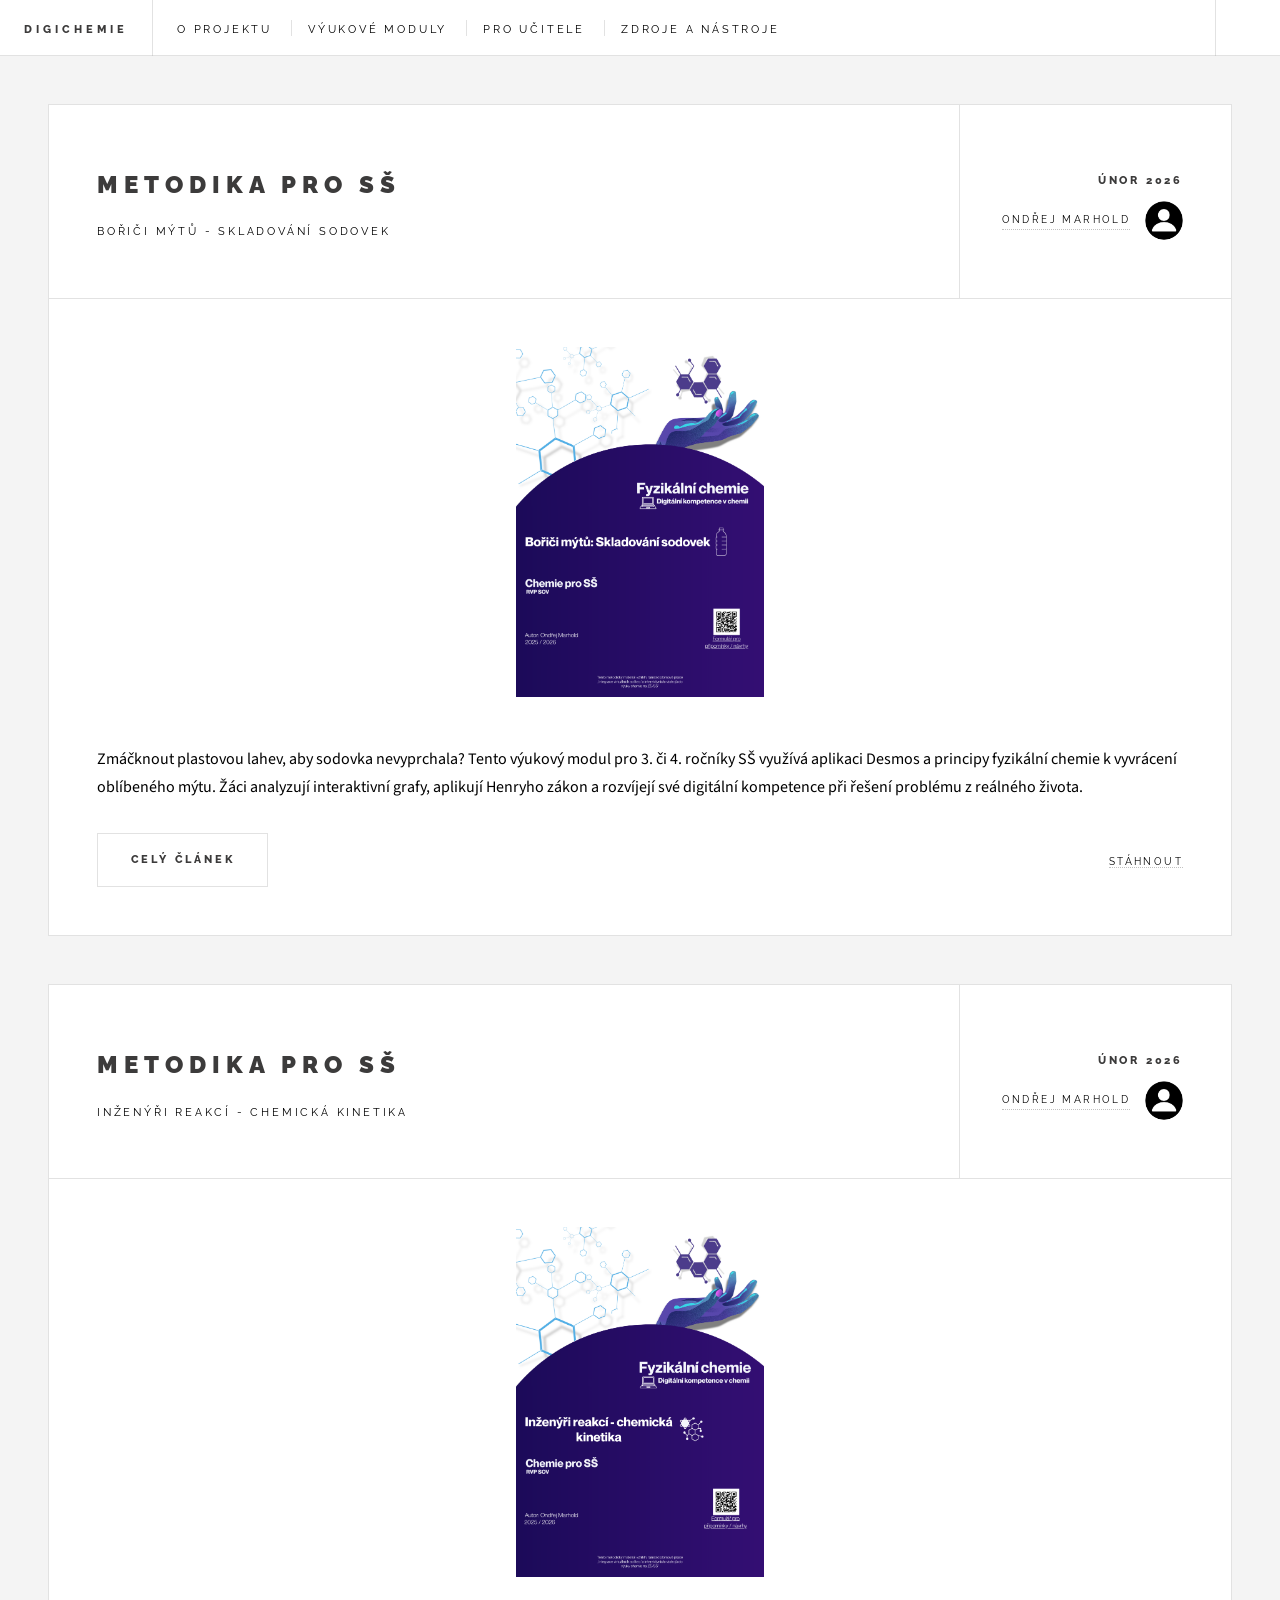
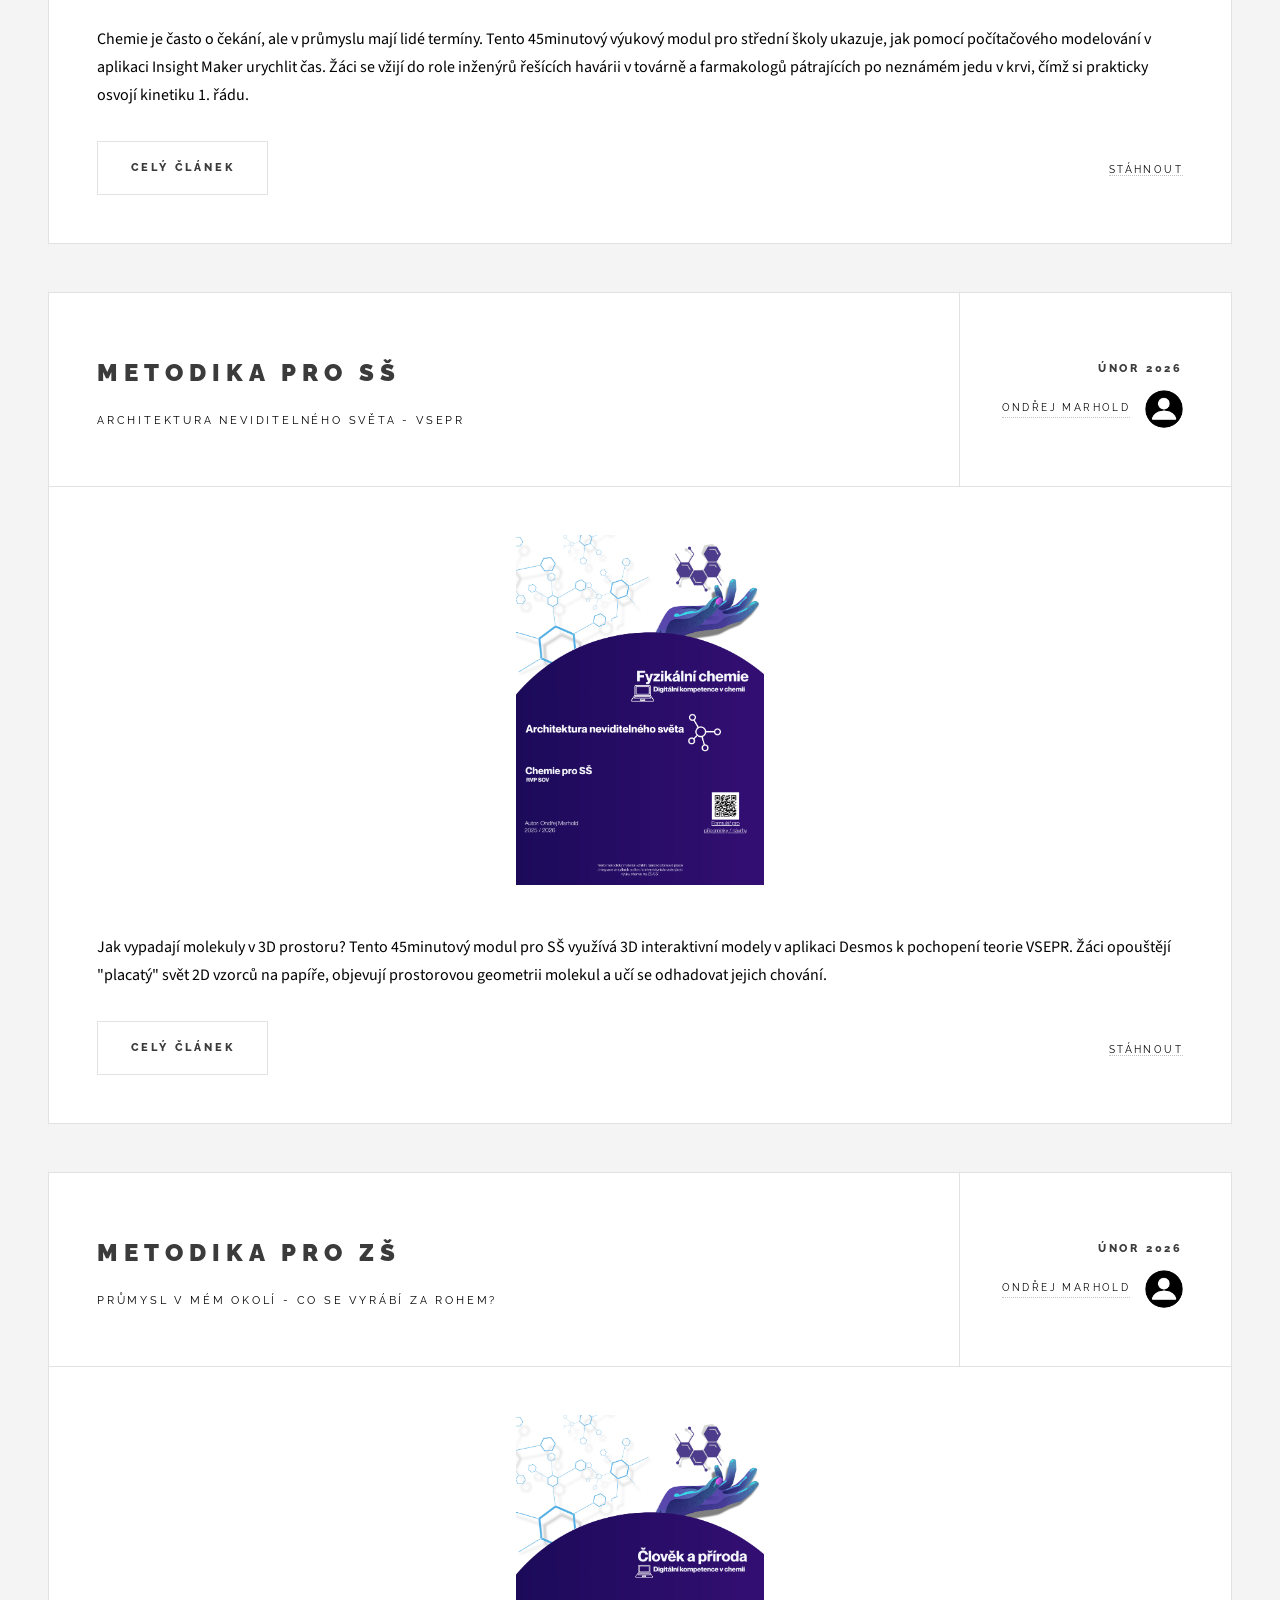
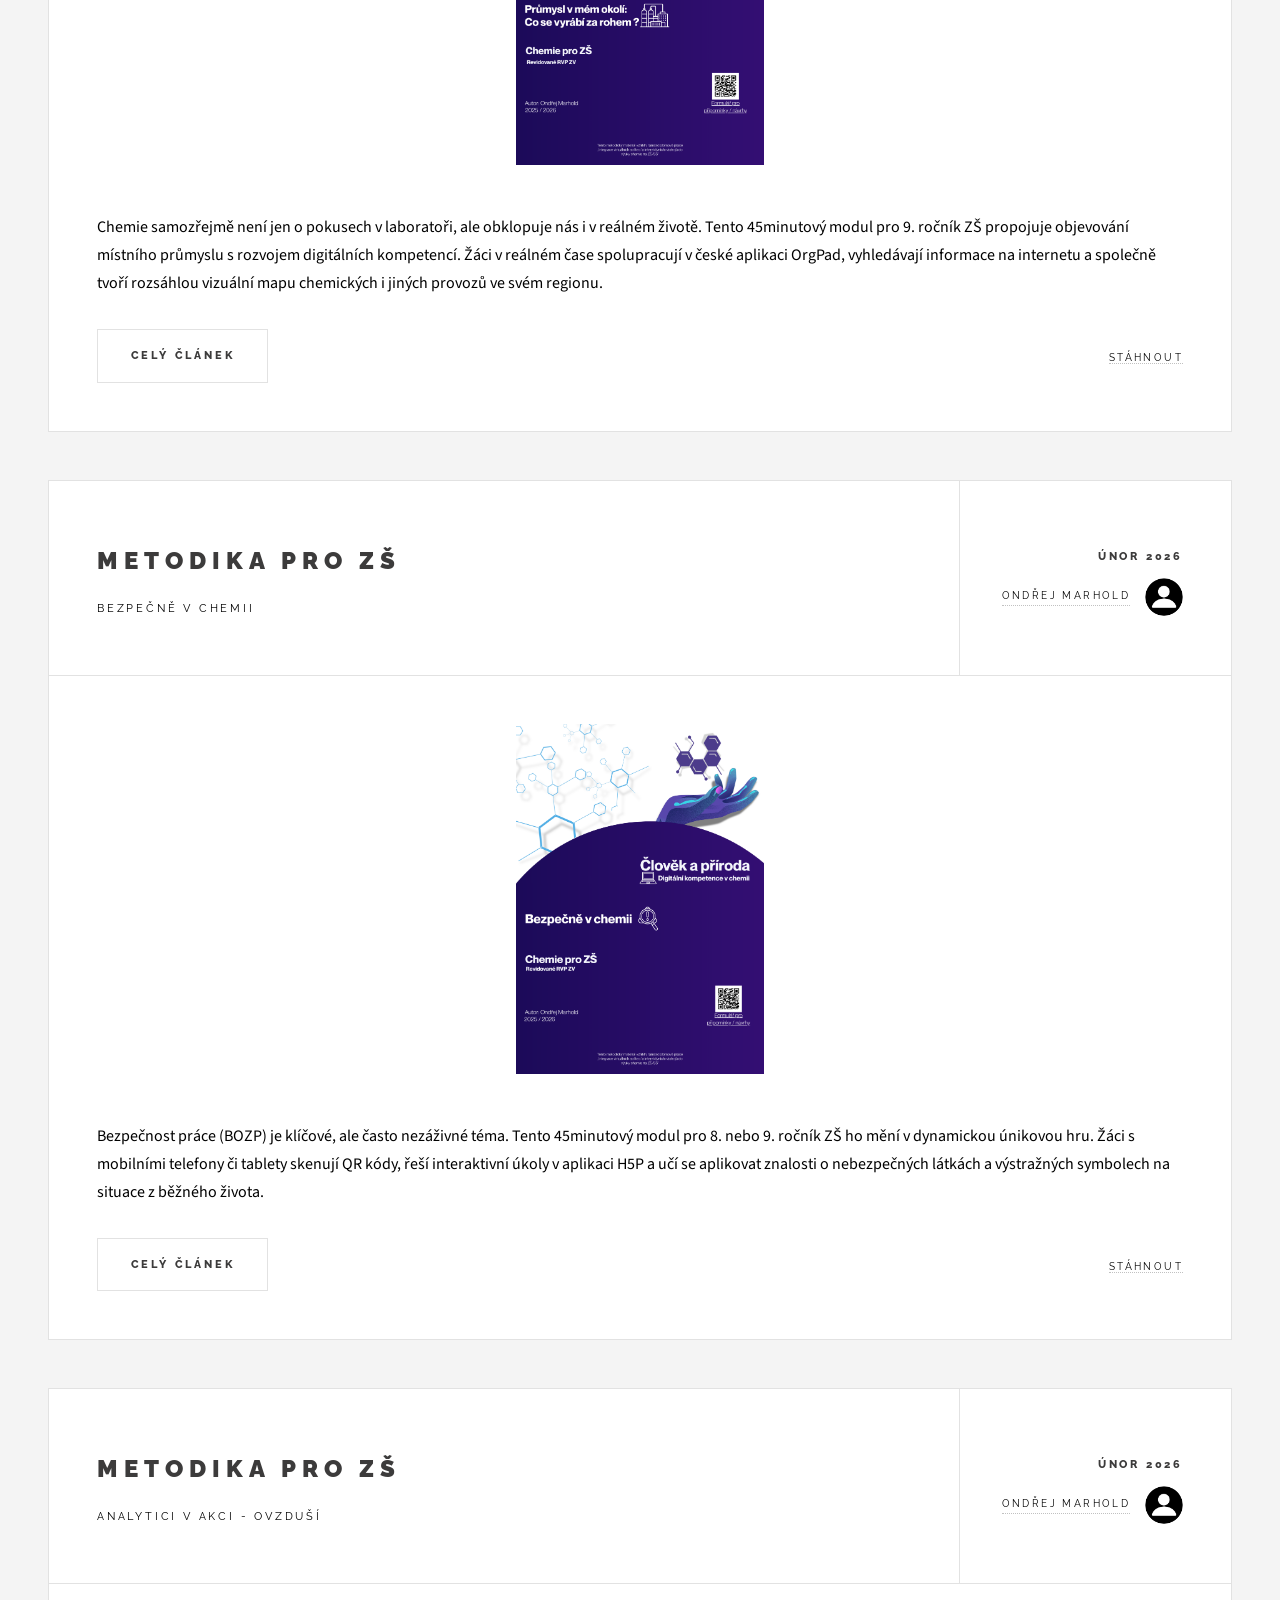
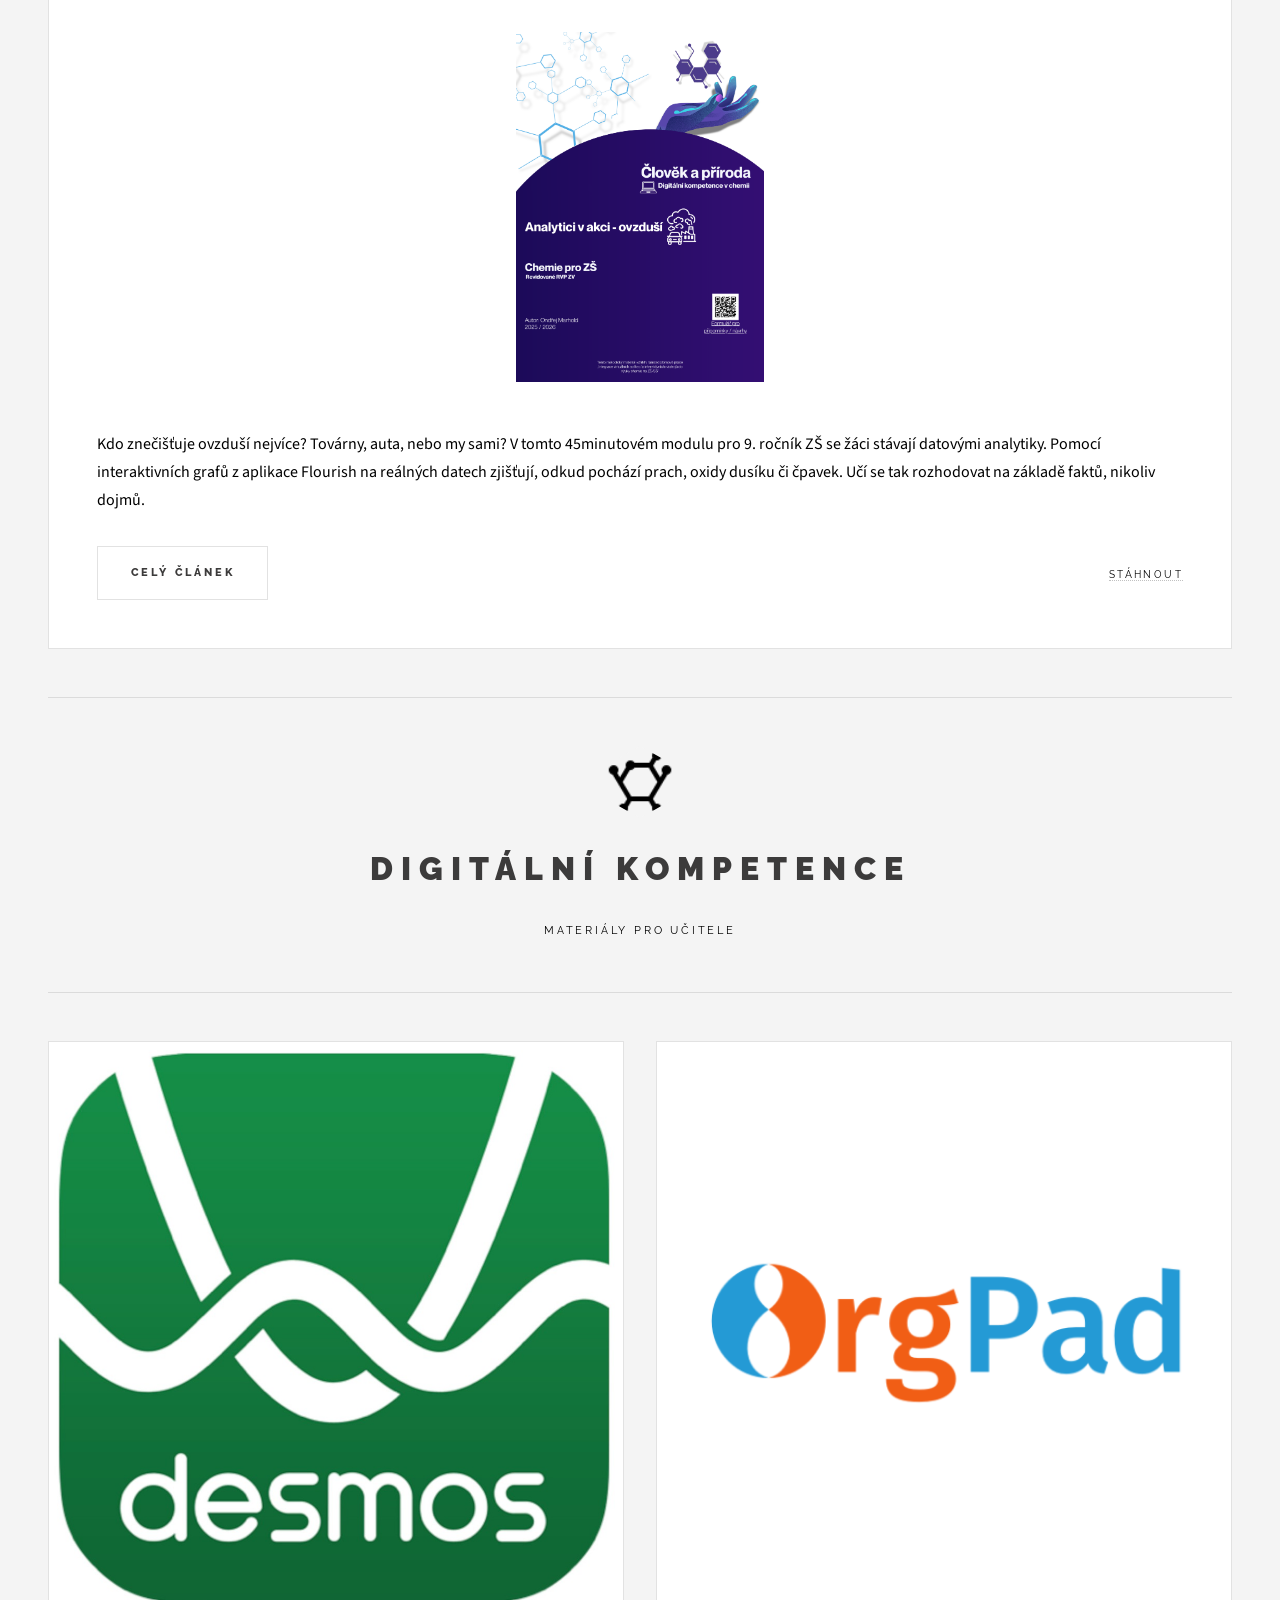
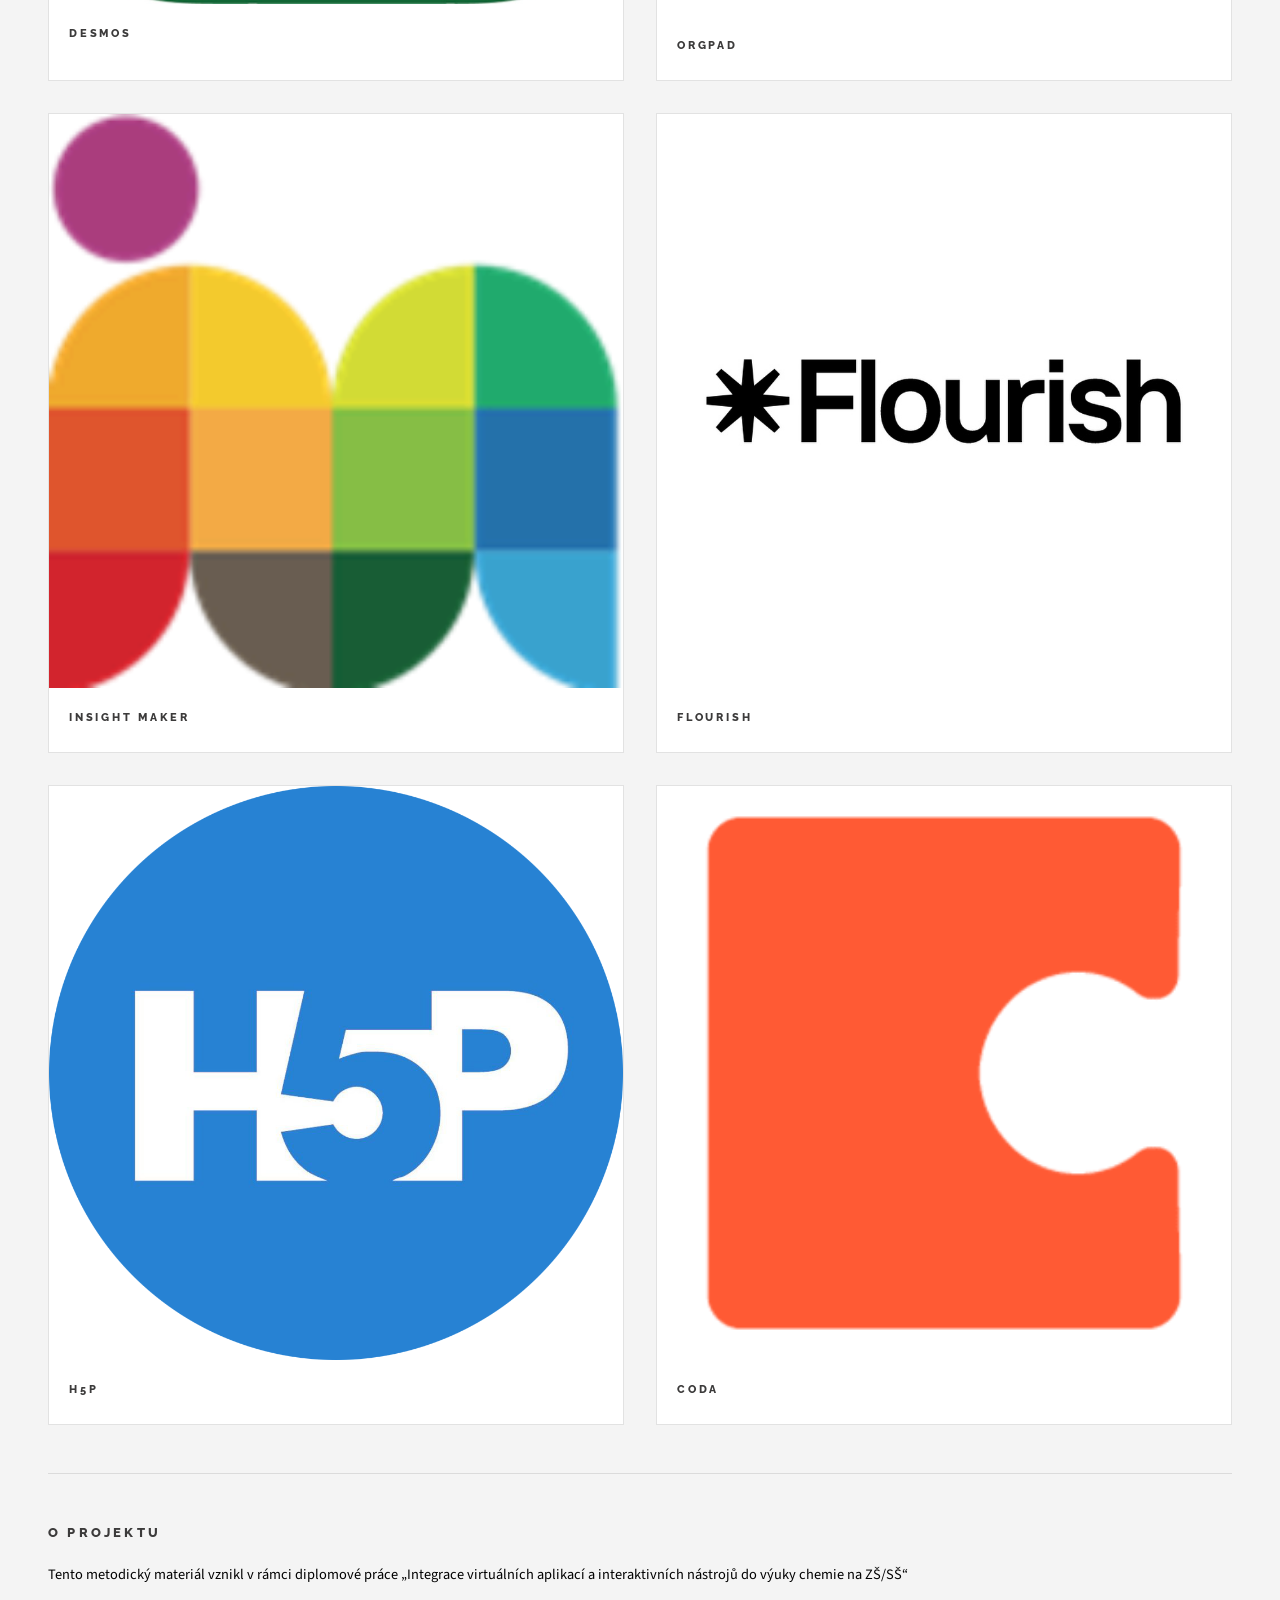
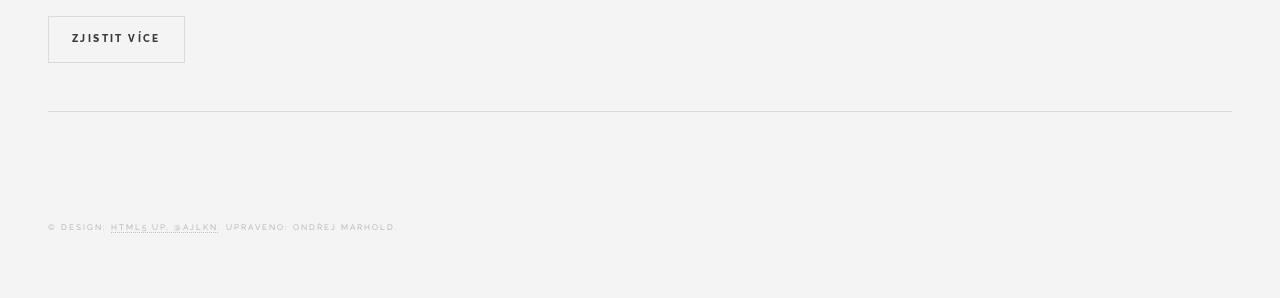
==== commit 8b0defd2: "feat:dokoncen layout" ====
--- a/index.html
+++ b/index.html
@@ -1,9 +1,5 @@
 <!DOCTYPE HTML>
-<!--
-	Future Imperfect by HTML5 UP
-	html5up.net | @ajlkn
-	Free for personal and commercial use under the CCA 3.0 license (html5up.net/license)
--->
+
 <html>
 	<head>
 		<title>Digichemie</title>
@@ -21,11 +17,10 @@
 						<h1><a href="index.html">Digichemie</a></h1>
 						<nav class="links">
 							<ul>
-								<li><a href="#">Úvod</a></li>
-								<li><a href="#">O projektu</a></li>
+								<li><a href="files/oprojektu.html">O projektu</a></li>
 								<li><a href="#">Výukové moduly</a></li>
 								<li><a href="#">Pro učitele</a></li>
-								<li><a href="#">Zdroje a nástroje</a></li>
+								<li><a href="files/aplikace.html">Zdroje a nástroje</a></li>
 							</ul>
 						</nav>
 						<nav class="main">
@@ -33,13 +28,9 @@
 								<li class="search">
 									<a class="fa-search" href="#search">Hledat</a>
 									<form id="search" method="get" action="#">
-										<input type="text" name="query" placeholder="Search" />
+										<input type="text" name="query" placeholder="Hledat" />
 									</form>
 								</li>
-								<li class="menu">
-									<a class="fa-bars" href="#menu">Menu</a>
-								</li>
-							</ul>
 						</nav>
 					</header>
 
@@ -52,44 +43,6 @@
 									<input type="text" name="query" placeholder="Search" />
 								</form>
 							</section>
-
-						<!-- Links -->
-							<section>
-								<ul class="links">
-									<li>
-										<a href="#">
-											<h3>Lorem ipsum</h3>
-											<p>Feugiat tempus veroeros dolor</p>
-										</a>
-									</li>
-									<li>
-										<a href="#">
-											<h3>Dolor sit amet</h3>
-											<p>Sed vitae justo condimentum</p>
-										</a>
-									</li>
-									<li>
-										<a href="#">
-											<h3>Feugiat veroeros</h3>
-											<p>Phasellus sed ultricies mi congue</p>
-										</a>
-									</li>
-									<li>
-										<a href="#">
-											<h3>Etiam sed consequat</h3>
-											<p>Porta lectus amet ultricies</p>
-										</a>
-									</li>
-								</ul>
-							</section>
-
-						<!-- Actions -->
-							<section>
-								<ul class="actions stacked">
-									<li><a href="#" class="button large fit">Log In</a></li>
-								</ul>
-							</section>
-
 					</section>
 
 				<!-- Main -->
@@ -99,7 +52,7 @@
 							<article class="post">
 								<header>
 									<div class="title">
-										<h2><a href="ss_pet.html">Metodika pro SŠ</a></h2>
+										<h2><a href="files/ss_pet.html">Metodika pro SŠ</a></h2>
 										<p>Bořiči mýtů - skladování sodovek</p>
 									</div>
 									<div class="meta">
@@ -107,23 +60,23 @@
 										<a href="#" class="author"><span class="name">Ondřej Marhold</span><img src="images/profile.png" alt="" /></a>
 									</div>
 								</header>
-								<a href="ss_pet.html" class="image featured"><img src="images/ss_pet.png" alt="" style="height: 350px; object-fit: contain; object-position: center;" /></a>
+								<a href="files/ss_pet.html" class="image featured"><img src="images/ss_pet.png" alt="" style="height: 350px; object-fit: contain; object-position: center;" /></a>
 								<p>Zmáčknout plastovou lahev, aby sodovka nevyprchala? Tento výukový modul pro 3. či 4. ročníky SŠ využívá aplikaci Desmos a principy fyzikální chemie k vyvrácení oblíbeného mýtu. Žáci analyzují interaktivní grafy, aplikují Henryho zákon a rozvíjejí své digitální kompetence při řešení problému z reálného života.</p>
 								<footer>
 									<ul class="actions">
-										<li><a href="ss_pet.html" class="button large">Celý článek</a></li>
-									</ul>
-									<ul class="stats">
-										<li><a href="#">Stáhnout</a></li>
-									</ul>
-								</footer>
-							</article>
-
-						<!-- Post -->
-							<article class="post">
-								<header>
-									<div class="title">
-										<h2><a href="ss_simulace.html">Metodika pro SŠ</a></h2>
+										<li><a href="files/ss_pet.html" class="button large">Celý článek</a></li>
+									</ul>
+									<ul class="stats">
+										<li><a href="#">Stáhnout</a></li>
+									</ul>
+								</footer>
+							</article>
+
+						<!-- Post -->
+							<article class="post">
+								<header>
+									<div class="title">
+										<h2><a href="files/ss_simulace.html">Metodika pro SŠ</a></h2>
 										<p>Inženýři reakcí - chemická kinetika</p>
 									</div>
 									<div class="meta">
@@ -131,23 +84,23 @@
 										<a href="#" class="author"><span class="name">Ondřej Marhold</span><img src="images/profile.png" alt="" /></a>
 									</div>
 								</header>
-								<a href="ss_simulace.html" class="image featured"><img src="images/ss_simulace.png" alt="" style="height: 350px; object-fit: contain; object-position: center;" /></a>
+								<a href="files/ss_simulace.html" class="image featured"><img src="images/ss_simulace.png" alt="" style="height: 350px; object-fit: contain; object-position: center;" /></a>
 								<p>Chemie je často o čekání, ale v průmyslu mají lidé termíny. Tento 45minutový výukový modul pro střední školy ukazuje, jak pomocí počítačového modelování v aplikaci Insight Maker urychlit čas. Žáci se vžijí do role inženýrů řešících havárii v továrně a farmakologů pátrajících po neznámém jedu v krvi, čímž si prakticky osvojí kinetiku 1. řádu.</p>
 								<footer>
 									<ul class="actions">
-										<li><a href="ss_simulace.html" class="button large">Celý článek</a></li>
-									</ul>
-									<ul class="stats">
-										<li><a href="#">Stáhnout</a></li>
-									</ul>
-								</footer>
-							</article>
-
-						<!-- Post -->
-							<article class="post">
-								<header>
-									<div class="title">
-										<h2><a href="ss_vsepr.html">Metodika pro SŠ</a></h2>
+										<li><a href="files/ss_simulace.html" class="button large">Celý článek</a></li>
+									</ul>
+									<ul class="stats">
+										<li><a href="#">Stáhnout</a></li>
+									</ul>
+								</footer>
+							</article>
+
+						<!-- Post -->
+							<article class="post">
+								<header>
+									<div class="title">
+										<h2><a href="files/ss_vsepr.html">Metodika pro SŠ</a></h2>
 										<p>Architektura neviditelného světa - VSEPR</p>
 									</div>
 									<div class="meta">
@@ -155,23 +108,23 @@
 										<a href="#" class="author"><span class="name">Ondřej Marhold</span><img src="images/profile.png" alt="" /></a>
 									</div>
 								</header>
-								<a href="ss_vsepr.html" class="image featured"><img src="images/ss_pet.png" alt="" style="height: 350px; object-fit: contain; object-position: center;" /></a>
+								<a href="files/ss_vsepr.html" class="image featured"><img src="images/ss_vsepr.png" alt="" style="height: 350px; object-fit: contain; object-position: center;" /></a>
 								<p>Jak vypadají molekuly v 3D prostoru? Tento 45minutový modul pro SŠ využívá 3D interaktivní modely v aplikaci Desmos k pochopení teorie VSEPR. Žáci opouštějí "placatý" svět 2D vzorců na papíře, objevují prostorovou geometrii molekul a učí se odhadovat jejich chování.</p>
 								<footer>
 									<ul class="actions">
-										<li><a href="ss_vsepr.html" class="button large">Celý článek</a></li>
-									</ul>
-									<ul class="stats">
-										<li><a href="#">Stáhnout</a></li>
-									</ul>
-								</footer>
-							</article>
-
-						<!-- Post -->
-							<article class="post">
-								<header>
-									<div class="title">
-										<h2><a href="zs_orgpad.html">Metodika pro ZŠ</a></h2>
+										<li><a href="files/ss_vsepr.html" class="button large">Celý článek</a></li>
+									</ul>
+									<ul class="stats">
+										<li><a href="#">Stáhnout</a></li>
+									</ul>
+								</footer>
+							</article>
+
+						<!-- Post -->
+							<article class="post">
+								<header>
+									<div class="title">
+										<h2><a href="files/zs_orgpad.html">Metodika pro ZŠ</a></h2>
 										<p>Průmysl v mém okolí - co se vyrábí za rohem?</p>
 									</div>
 									<div class="meta">
@@ -179,28 +132,65 @@
 										<a href="#" class="author"><span class="name">Ondřej Marhold</span><img src="images/profile.png" alt="" /></a>
 									</div>
 								</header>
-								<a href="zs_orgpad.html" class="image featured"><img src="images/zs_orgpad.png" alt="" style="height: 350px; object-fit: contain; object-position: center;" /></a>
-								<p>Mauris neque quam, fermentum ut nisl vitae, convallis maximus nisl. Sed mattis nunc id lorem euismod placerat. Vivamus porttitor magna enim, ac accumsan tortor cursus at. Phasellus sed ultricies mi non congue ullam corper. Praesent tincidunt sed tellus ut rutrum. Sed vitae justo condimentum, porta lectus vitae, ultricies congue gravida diam non fringilla. Cras vehicula tellus eu ligula viverra, ac fringilla turpis suscipit. Quisque vestibulum rhoncus ligula.</p>
-								<footer>
-									<ul class="actions">
-										<li><a href="zs_orgpad.html" class="button large">Celý článek</a></li>
-									</ul>
-									<ul class="stats">
-										<li><a href="#">Stáhnout</a></li>
-										<li><a href="#" class="icon solid fa-heart">28</a></li>
-										<li><a href="#" class="icon solid fa-comment">128</a></li>
+								<a href="files/zs_orgpad.html" class="image featured"><img src="images/zs_orgpad.png" alt="" style="height: 350px; object-fit: contain; object-position: center;" /></a>
+								<p>Chemie samozřejmě není jen o pokusech v laboratoři, ale obklopuje nás i v reálném životě. Tento 45minutový modul pro 9. ročník ZŠ propojuje objevování místního průmyslu s rozvojem digitálních kompetencí. Žáci v reálném čase spolupracují v české aplikaci OrgPad, vyhledávají informace na internetu a společně tvoří rozsáhlou vizuální mapu chemických i jiných provozů ve svém regionu.</p>
+								<footer>
+									<ul class="actions">
+										<li><a href="files/zs_orgpad.html" class="button large">Celý článek</a></li>
+									</ul>
+									<ul class="stats">
+										<li><a href="#">Stáhnout</a></li>
 									</ul>
 								</footer>
 							</article>						
 
-	
-
-						<!-- Pagination -->
-							<ul class="actions pagination">
-								<li><a href="" class="disabled button large previous">Předchozí strana</a></li>
-								<li><a href="#" class="button large next">Další strana</a></li>
-							</ul>
-
+						<!-- Post -->
+							<article class="post">
+								<header>
+									<div class="title">
+										<h2><a href="files/zs_symboly.html">Metodika pro ZŠ</a></h2>
+										<p>Bezpečně v chemii</p>
+									</div>
+									<div class="meta">
+										<time class="published">Únor 2026</time>
+										<a href="#" class="author"><span class="name">Ondřej Marhold</span><img src="images/profile.png" alt="" /></a>
+									</div>
+								</header>
+								<a href="files/zs_symboly.html" class="image featured"><img src="images/zs_symboly.png" alt="" style="height: 350px; object-fit: contain; object-position: center;" /></a>
+								<p>Bezpečnost práce (BOZP) je klíčové, ale často nezáživné téma. Tento 45minutový modul pro 8. nebo 9. ročník ZŠ ho mění v dynamickou únikovou hru. Žáci s mobilními telefony či tablety skenují QR kódy, řeší interaktivní úkoly v aplikaci H5P a učí se aplikovat znalosti o nebezpečných látkách a výstražných symbolech na situace z běžného života.</p>
+								<footer>
+									<ul class="actions">
+										<li><a href="files/zs_symboly.html" class="button large">Celý článek</a></li>
+									</ul>
+									<ul class="stats">
+										<li><a href="#">Stáhnout</a></li>
+									</ul>
+								</footer>
+							</article>
+						
+						<!-- Post -->
+							<article class="post">
+								<header>
+									<div class="title">
+										<h2><a href="files/zs_znecisteni.html">Metodika pro ZŠ</a></h2>
+										<p>Analytici v akci - ovzduší</p>
+									</div>
+									<div class="meta">
+										<time class="published">Únor 2026</time>
+										<a href="#" class="author"><span class="name">Ondřej Marhold</span><img src="images/profile.png" alt="" /></a>
+									</div>
+								</header>
+								<a href="files/zs_znecisteni.html" class="image featured"><img src="images/zs_znecisteni.png" alt="" style="height: 350px; object-fit: contain; object-position: center;" /></a>
+								<p>Kdo znečišťuje ovzduší nejvíce? Továrny, auta, nebo my sami? V tomto 45minutovém modulu pro 9. ročník ZŠ se žáci stávají datovými analytiky. Pomocí interaktivních grafů z aplikace Flourish na reálných datech zjišťují, odkud pochází prach, oxidy dusíku či čpavek. Učí se tak rozhodovat na základě faktů, nikoliv dojmů.</p>
+								<footer>
+									<ul class="actions">
+										<li><a href="files/zs_znecisteni.html" class="button large">Celý článek</a></li>
+									</ul>
+									<ul class="stats">
+										<li><a href="#">Stáhnout</a></li>
+									</ul>
+								</footer>
+							</article>
 					</div>
 
 				<!-- Sidebar -->
@@ -222,60 +212,61 @@
 									<!-- Mini Post -->
 										<article class="mini-post">
 											<header>
-												<h3><a href="aplikace.html">Desmos</a></h3>
-												<a href="#" class="author"></a>
-											</header>
-											<a  href="aplikace.html" class="image"><img src="images/desmos.jpg" alt="" /></a>
-										</article>
-
-									<!-- Mini Post -->
-										<article class="mini-post">
-											<header>
-												<h3><a href="aplikace.html">OrgPad</a></h3>
-												<a href="#" class="author"></a>
-											</header>
-											<a href="aplikace.html" class="image"><img src="images/orgpadcircle.png" alt="" /></a>
-										</article>
-
-									<!-- Mini Post -->
-										<article class="mini-post">
-											<header>
-												<h3><a href="aplikace.html">Insight Maker</a></h3>
-												<a href="#" class="author"></a>
-											</header>
-											<a href="aplikace.html" class="image"><img src="images/insight_maker.png" alt="" /></a>
-										</article>
-
-									<!-- Mini Post -->
-										<article class="mini-post">
-											<header>
-												<h3><a href="aplikace.html">Flourish</a></h3>
-												<a href="#" class="author"></a>
-											</header>
-											<a href="aplikace.html" class="image"><img src="images/flourish.jpg" alt="" /></a>
-										</article>
-
-									<!-- Mini Post -->
-										<article class="mini-post">
-											<header>
-												<h3><a href="aplikace.html">H5P</a></h3>
-												<a href="#" class="author"></a>
-											</header>
-											<a href="aplikace.html" class="image"><img src="images/H5P.png" alt="" /></a>
-										</article>
-
-									<!-- Mini Post -->
-										<article class="mini-post">
-											<header>
-												<h3><a href="single.html">Coda</a></h3>
-												<a href="#" class="author"></a>
-											</header>
-											<a href="aplikace.html" class="image"><img src="images/coda.png" alt="" /></a>
+												<h3><a href="files/aplikace.html">Desmos</a></h3>
+												<a href="#" class="author"></a>
+											</header>
+											<a href="https://www.desmos.com" class="image"><img src="images/desmos.jpg" alt="" /></a>
+										</article>
+
+									<!-- Mini Post -->
+										<article class="mini-post">
+											<header>
+												<h3><a href="files/aplikace.html">OrgPad</a></h3>
+												<a href="#" class="author"></a>
+											</header>
+											<a href="https://orgpad.info/cs" class="image"><img src="images/orgpadcircle.png" alt="" /></a>
+										</article>
+
+									<!-- Mini Post -->
+										<article class="mini-post">
+											<header>
+												<h3><a href="files/aplikace.html">Insight Maker</a></h3>
+												<a href="#" class="author"></a>
+											</header>
+											<a href="https://insightmaker.com/" class="image"><img src="images/insight_maker.png" alt="" /></a>
+										</article>
+
+									<!-- Mini Post -->
+										<article class="mini-post">
+											<header>
+												<h3><a href="files/aplikace.html">Flourish</a></h3>
+												<a href="#" class="author"></a>
+											</header>
+											<a href="https://flourish.studio/" class="image"><img src="images/flourish.jpg" alt="" /></a>
+										</article>
+
+									<!-- Mini Post -->
+										<article class="mini-post">
+											<header>
+												<h3><a href="files/aplikace.html">H5P</a></h3>
+												<a href="#" class="author"></a>
+											</header>
+											<a href="https://lumi.education/cs/#" class="image"><img src="images/H5P.png" alt="" /></a>
+										</article>
+
+									<!-- Mini Post -->
+										<article class="mini-post">
+											<header>
+												<h3><a href="files/aplikace.html">Coda</a></h3>
+												<a href="#" class="author"></a>
+											</header>
+											<a href="https://coda.io" class="image"><img src="images/coda.png" alt="" /></a>
 										</article>
 								</div>
 							</section>
 
 						<!-- Posts List -->
+						 <!--
 							<section>
 								<ul class="posts">
 									<li>
@@ -325,7 +316,7 @@
 									</li>
 								</ul>
 							</section>
-
+						-->
 						<!-- About -->
 							<section class="blurb">
 								<h2>O projektu</h2>
@@ -338,13 +329,9 @@
 						<!-- Footer -->
 							<section id="footer">
 								<ul class="icons">
-									<li><a href="#" class="icon brands fa-twitter"><span class="label">Twitter</span></a></li>
-									<li><a href="#" class="icon brands fa-facebook-f"><span class="label">Facebook</span></a></li>
-									<li><a href="#" class="icon brands fa-instagram"><span class="label">Instagram</span></a></li>
-									<li><a href="#" class="icon solid fa-rss"><span class="label">RSS</span></a></li>
 									<li><a href="#" class="icon solid fa-envelope"><span class="label">Email</span></a></li>
 								</ul>
-								<p class="copyright">&copy; Untitled. Design: <a href="http://html5up.net">HTML5 UP</a>. Images: <a href="http://unsplash.com">Unsplash</a>.</p>
+								<p class="copyright">&copy; Design: <a href="http://html5up.net">HTML5 UP, @ajlkn</a>. Upraveno: Ondřej Marhold.</p>
 							</section>
 
 					</section>
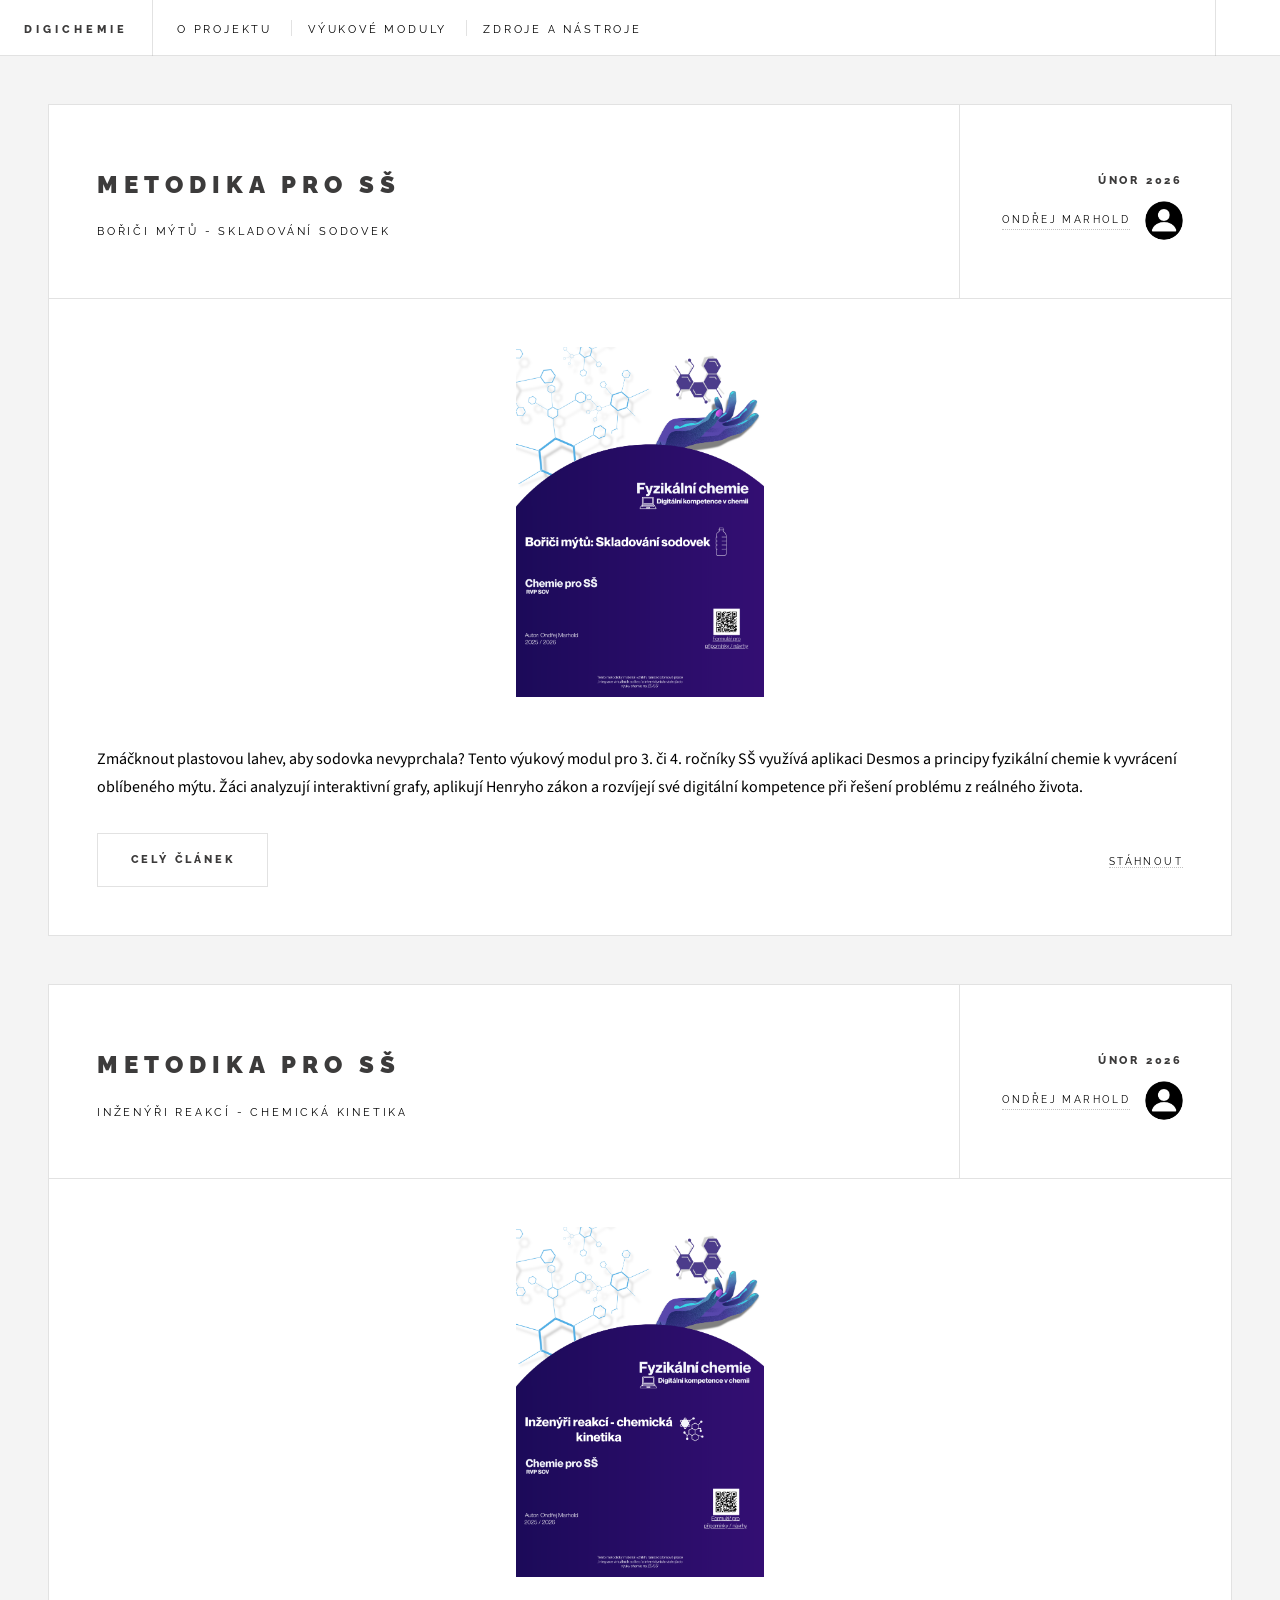
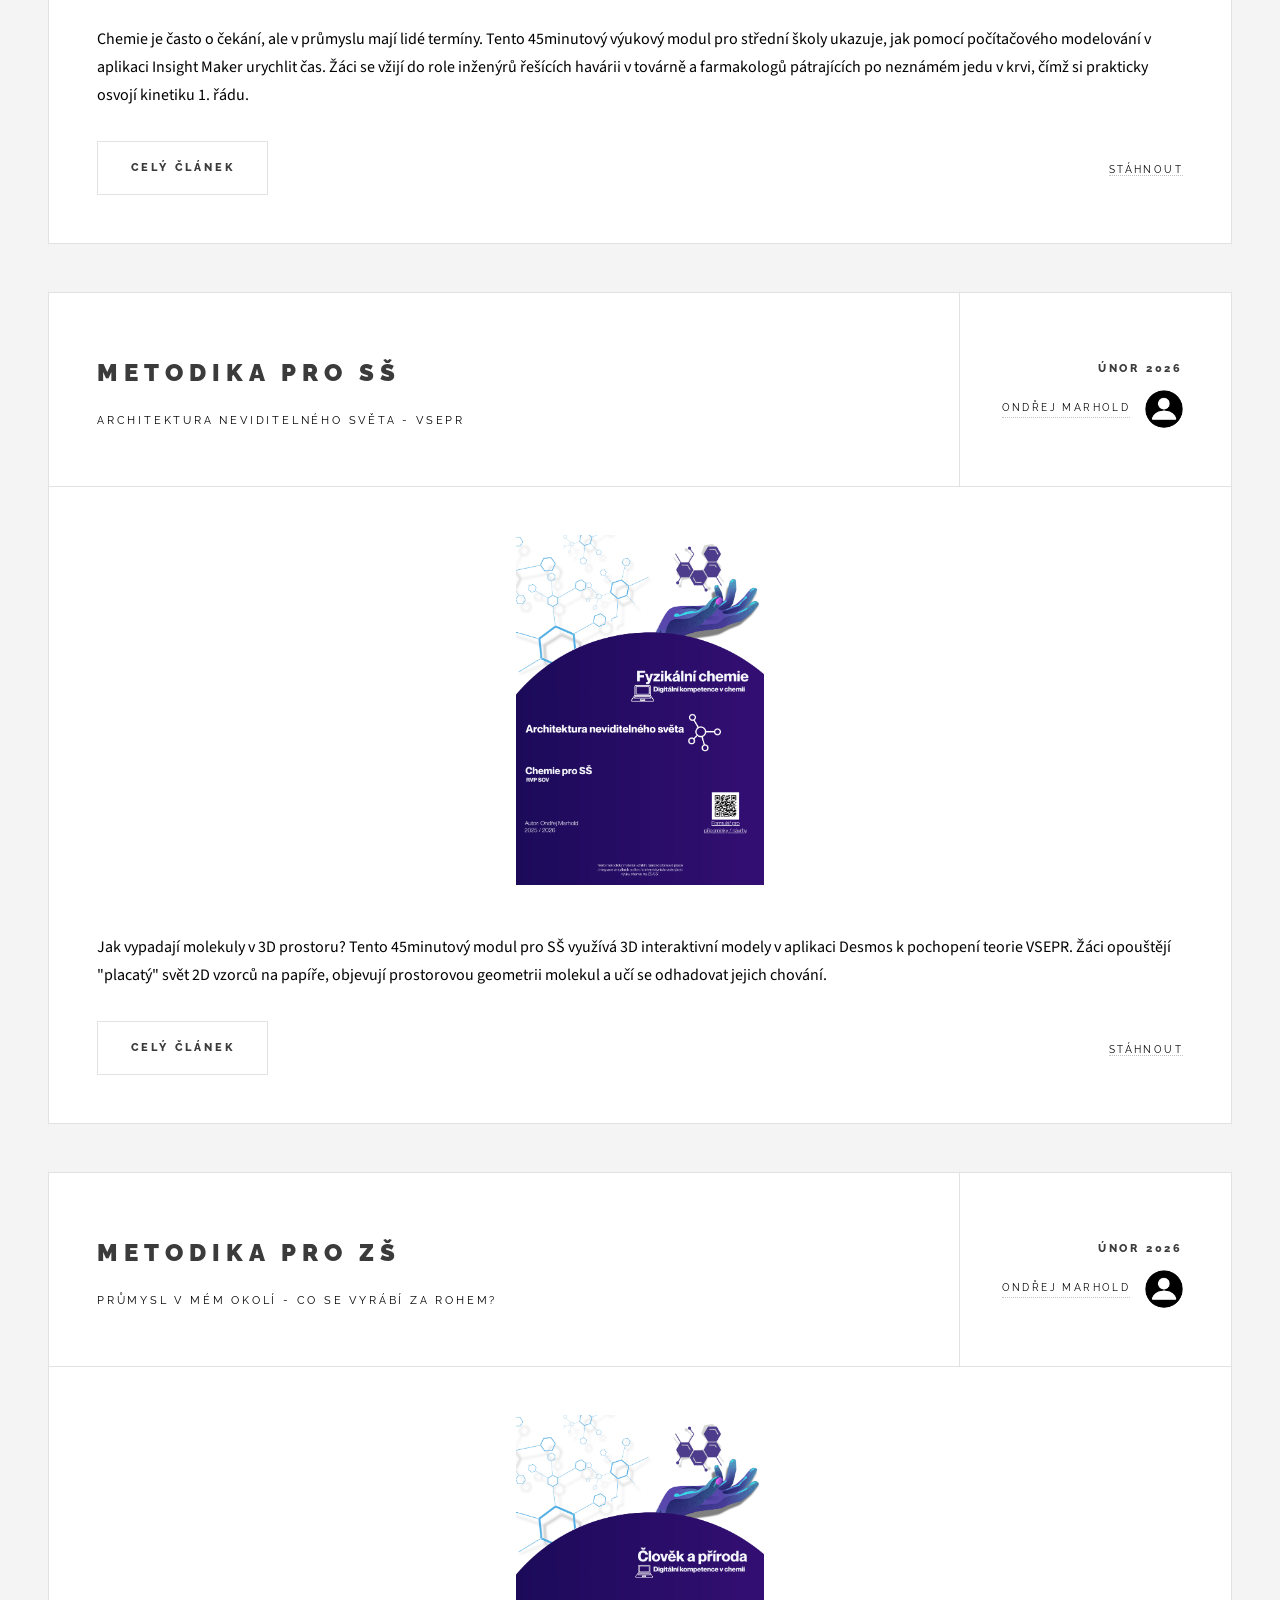
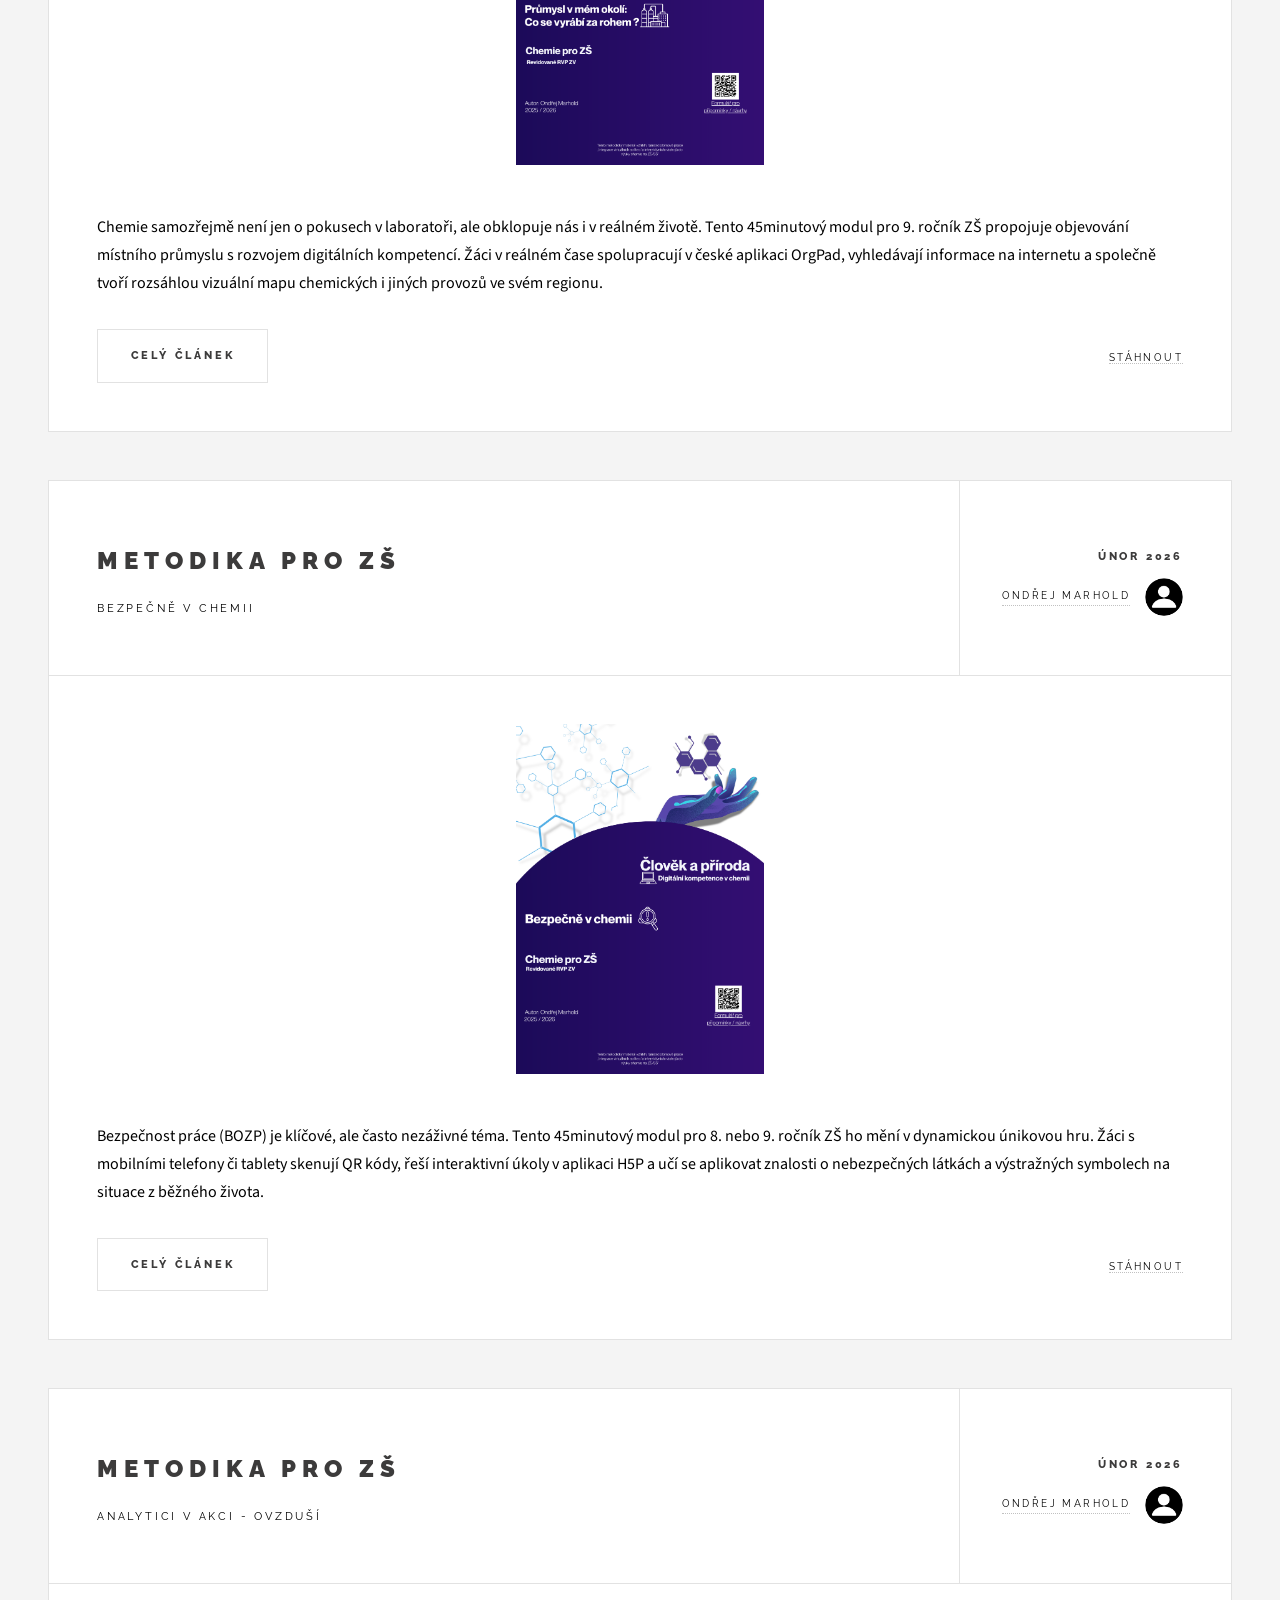
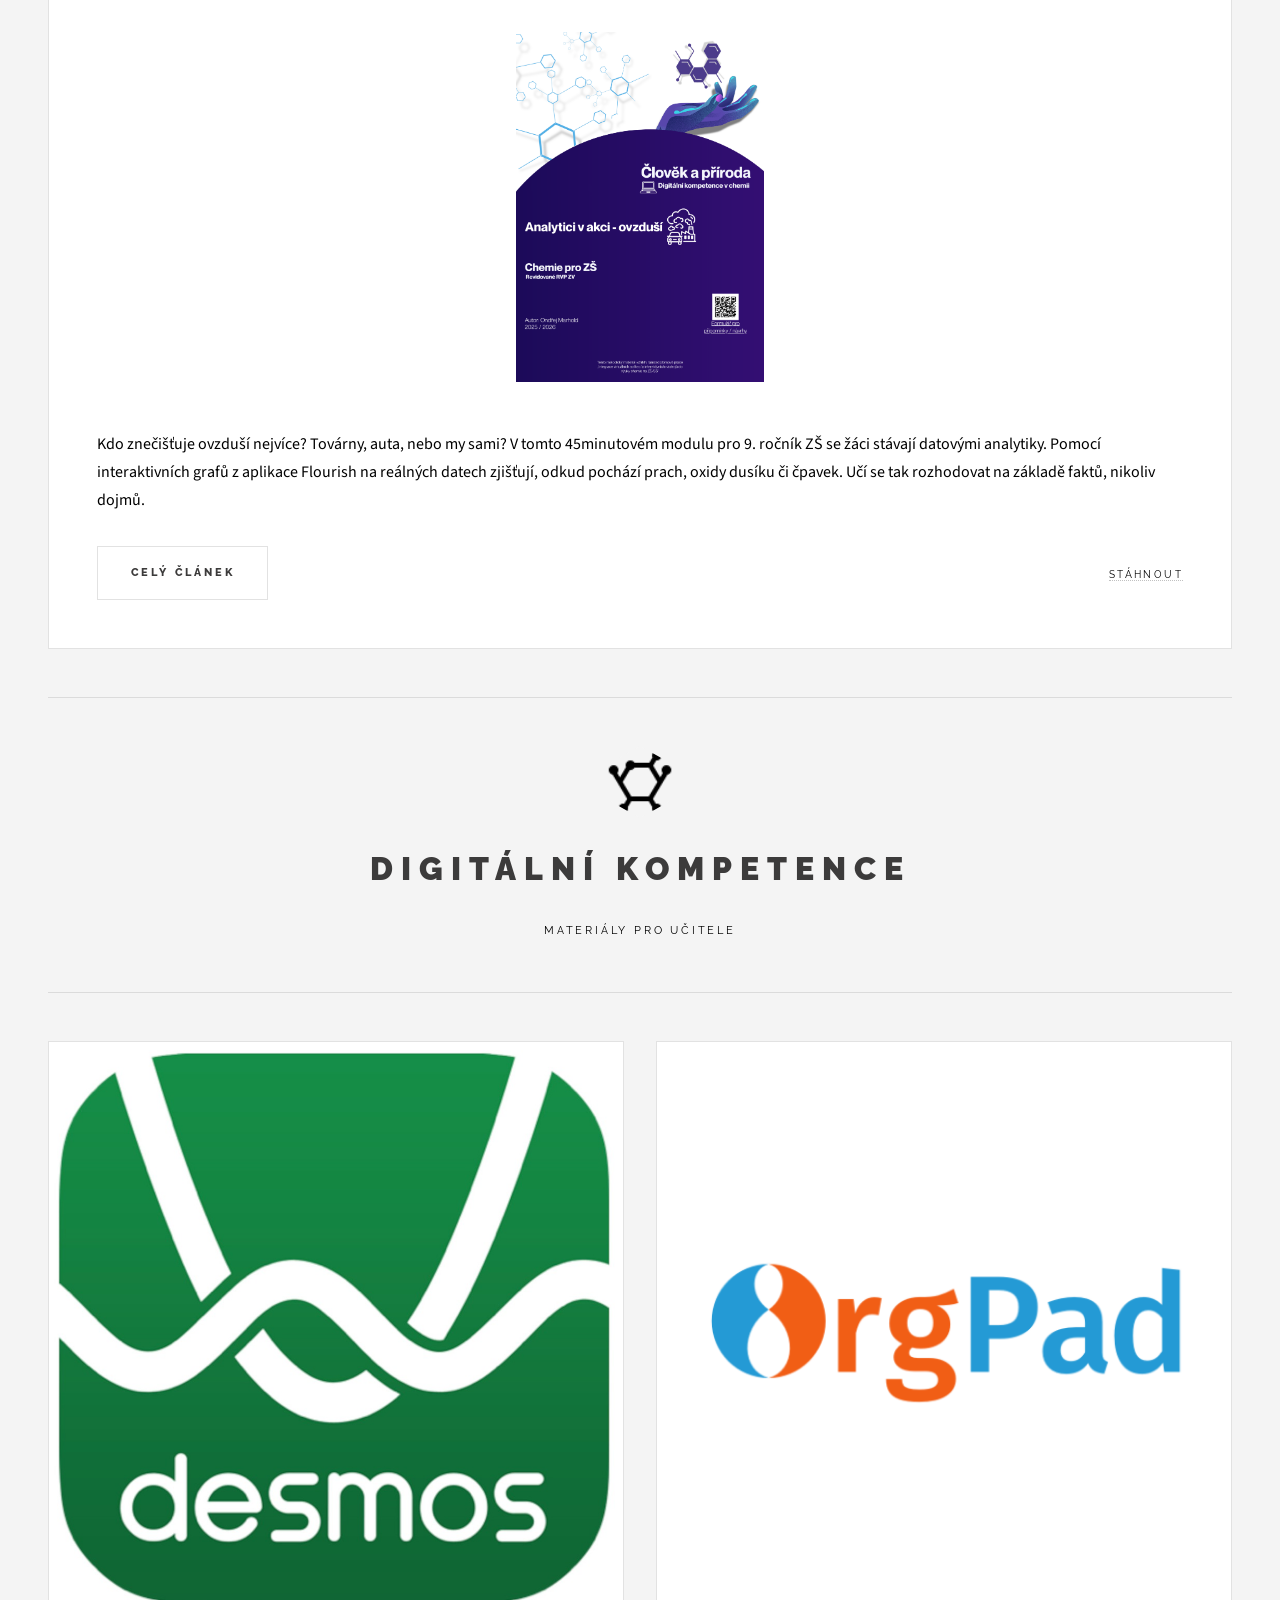
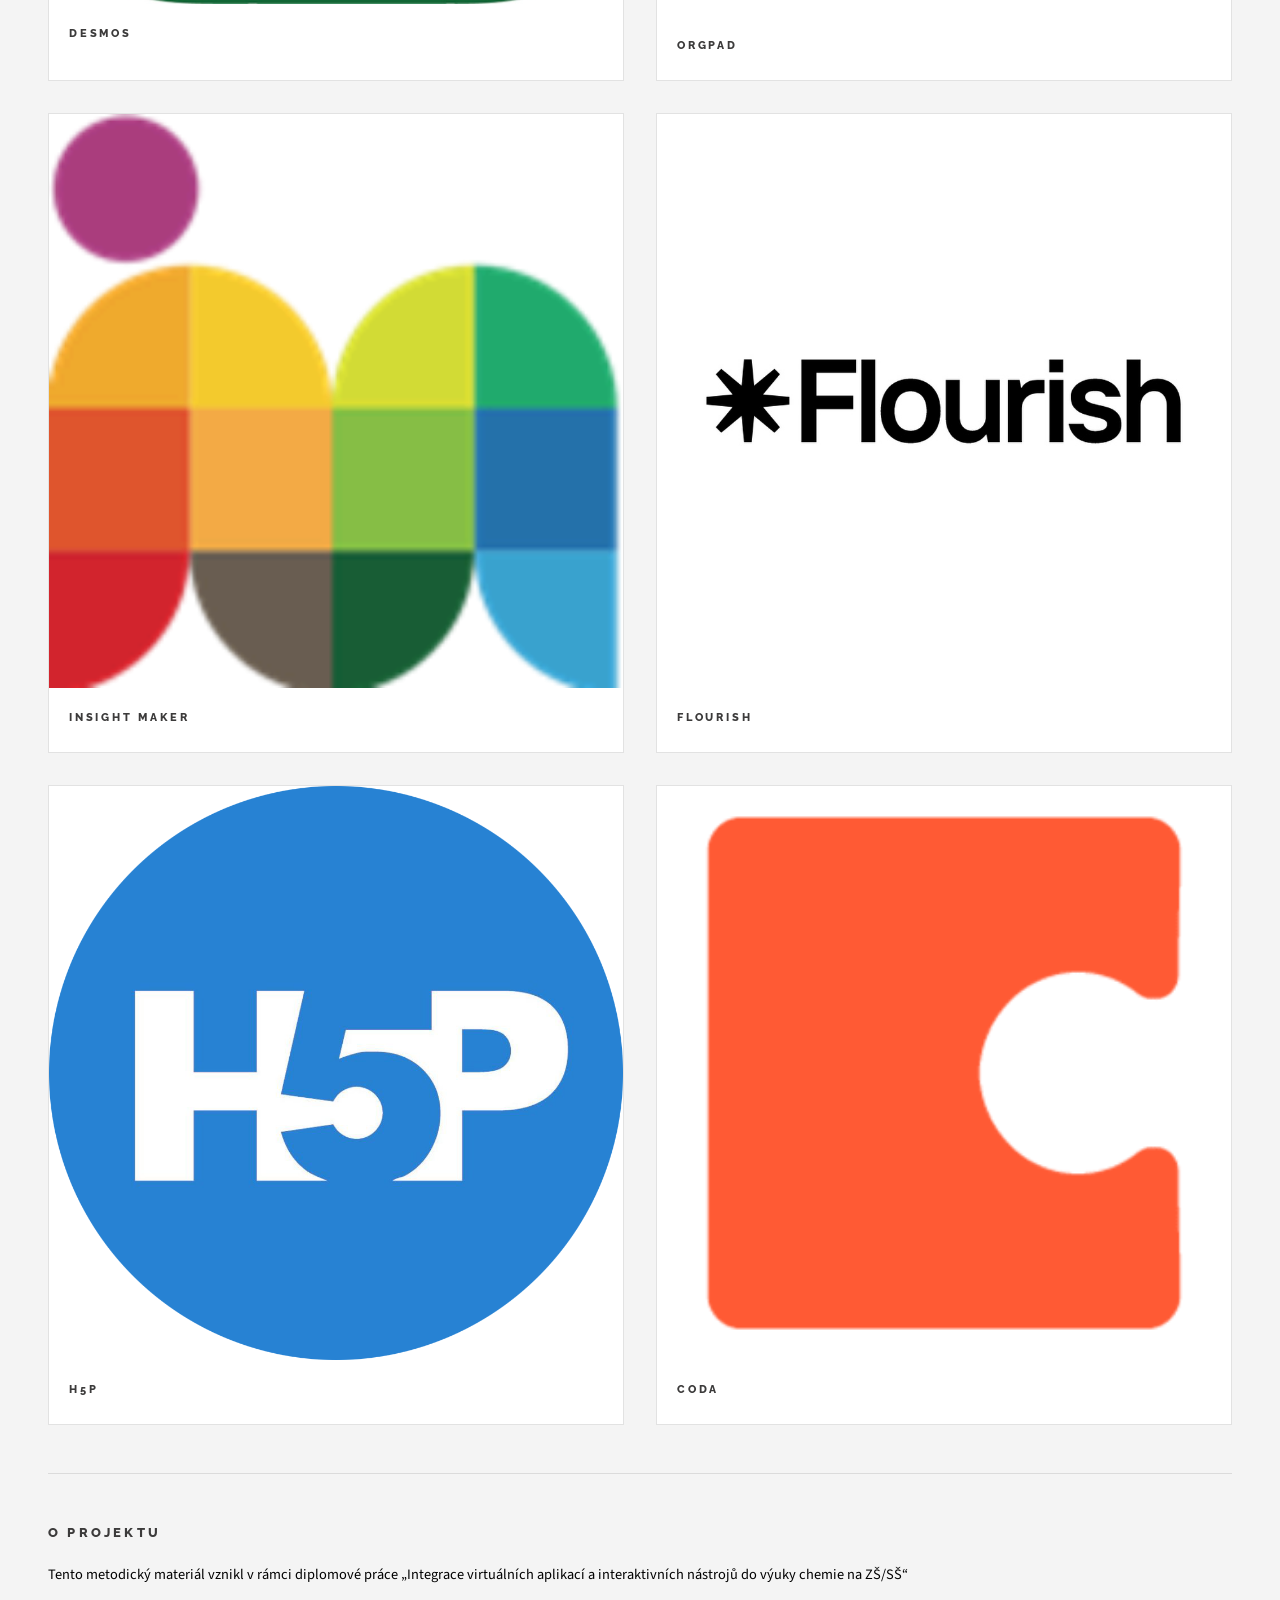
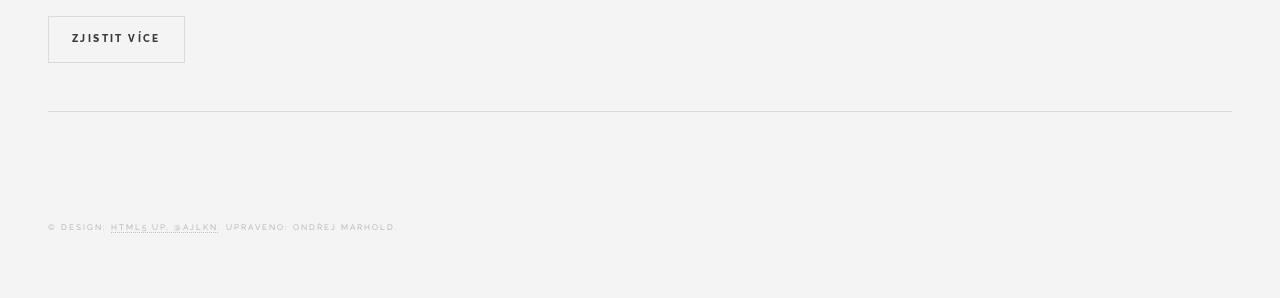
==== commit 0a3f8fa9: "feat: prozatim dokoncen layout webu" ====
--- a/index.html
+++ b/index.html
@@ -18,8 +18,7 @@
 						<nav class="links">
 							<ul>
 								<li><a href="files/oprojektu.html">O projektu</a></li>
-								<li><a href="#">Výukové moduly</a></li>
-								<li><a href="#">Pro učitele</a></li>
+								<li><a href="files/moduly.html">Výukové moduly</a></li>
 								<li><a href="files/aplikace.html">Zdroje a nástroje</a></li>
 							</ul>
 						</nav>
@@ -322,7 +321,7 @@
 								<h2>O projektu</h2>
 								<p>Tento metodický materiál vznikl v rámci diplomové práce „Integrace virtuálních aplikací a interaktivních nástrojů do výuky chemie na ZŠ/SŠ“</p>
 								<ul class="actions">
-									<li><a href="#" class="button">Zjistit více</a></li>
+									<li><a href="files/oprojektu.html" class="button">Zjistit více</a></li>
 								</ul>
 							</section>
 
@@ -346,4 +345,4 @@
 			<script src="assets/js/main.js"></script>
 
 	</body>
-</html>+</html>
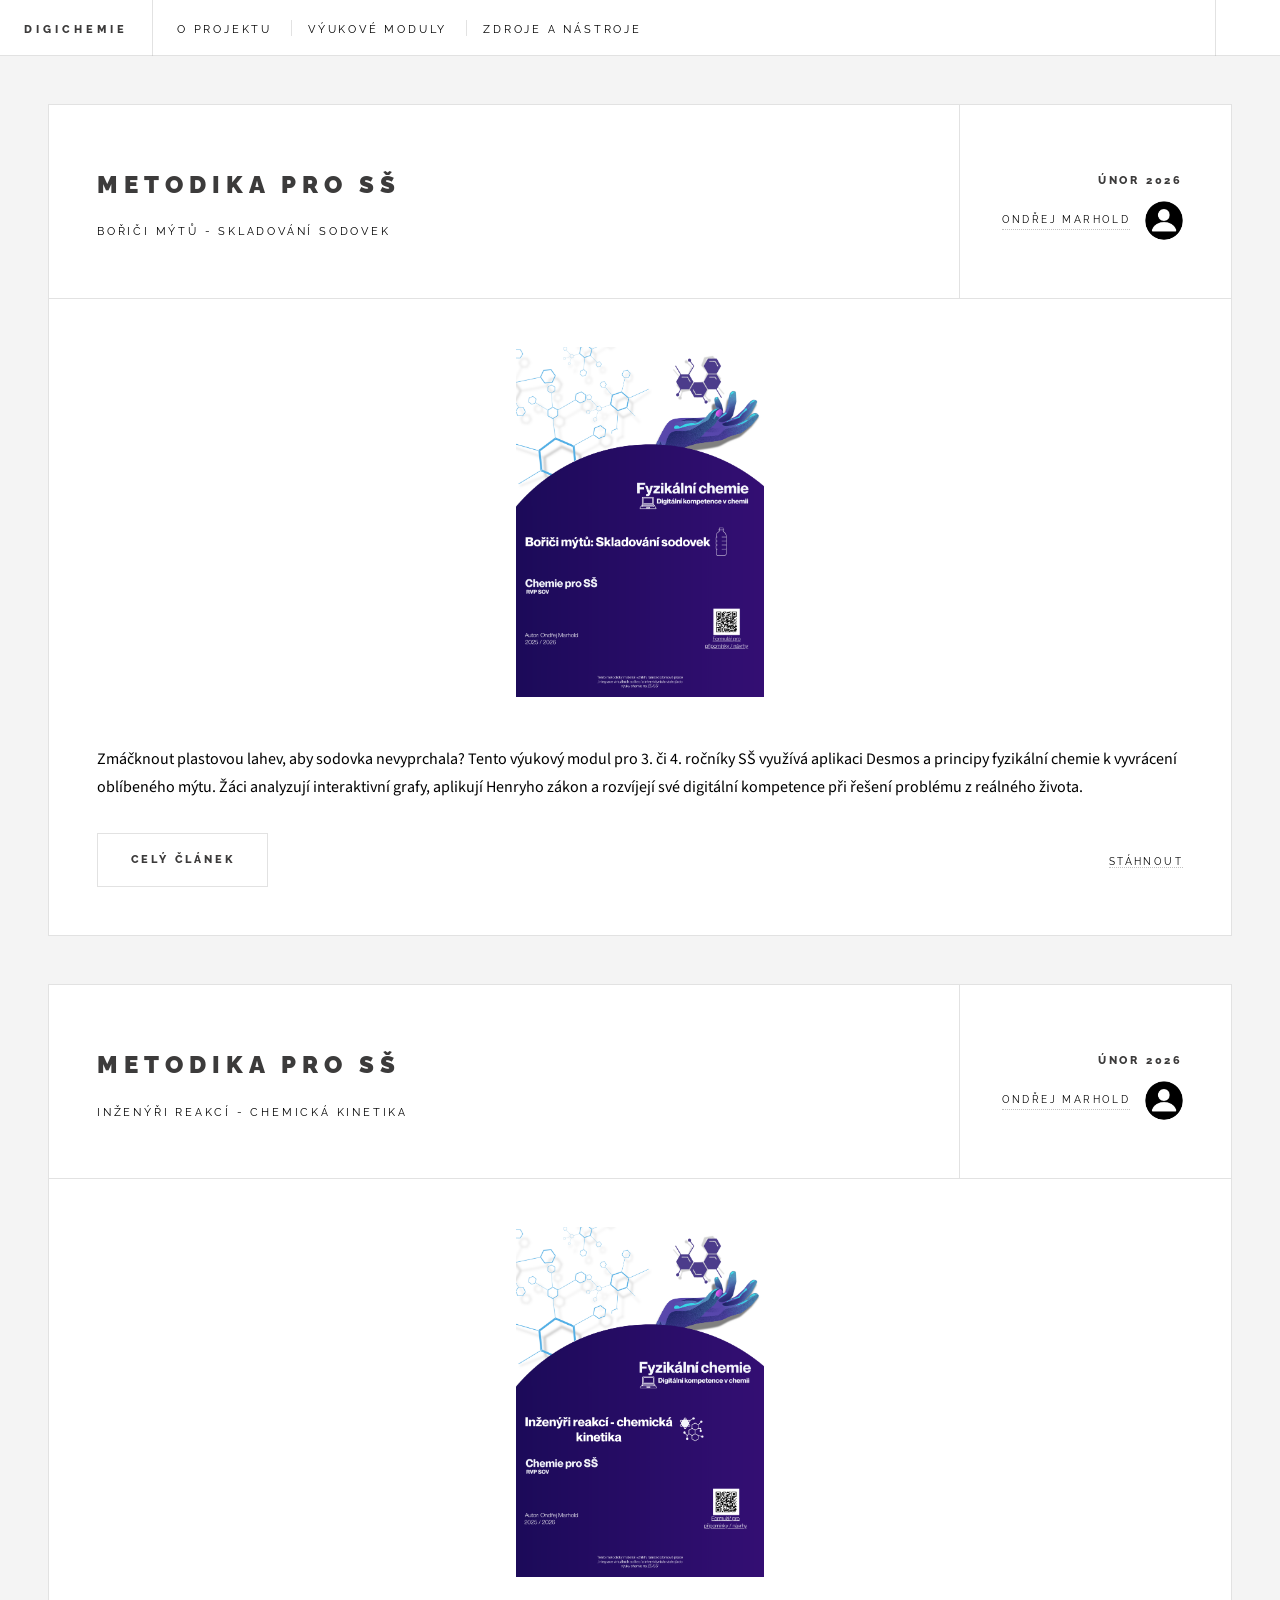
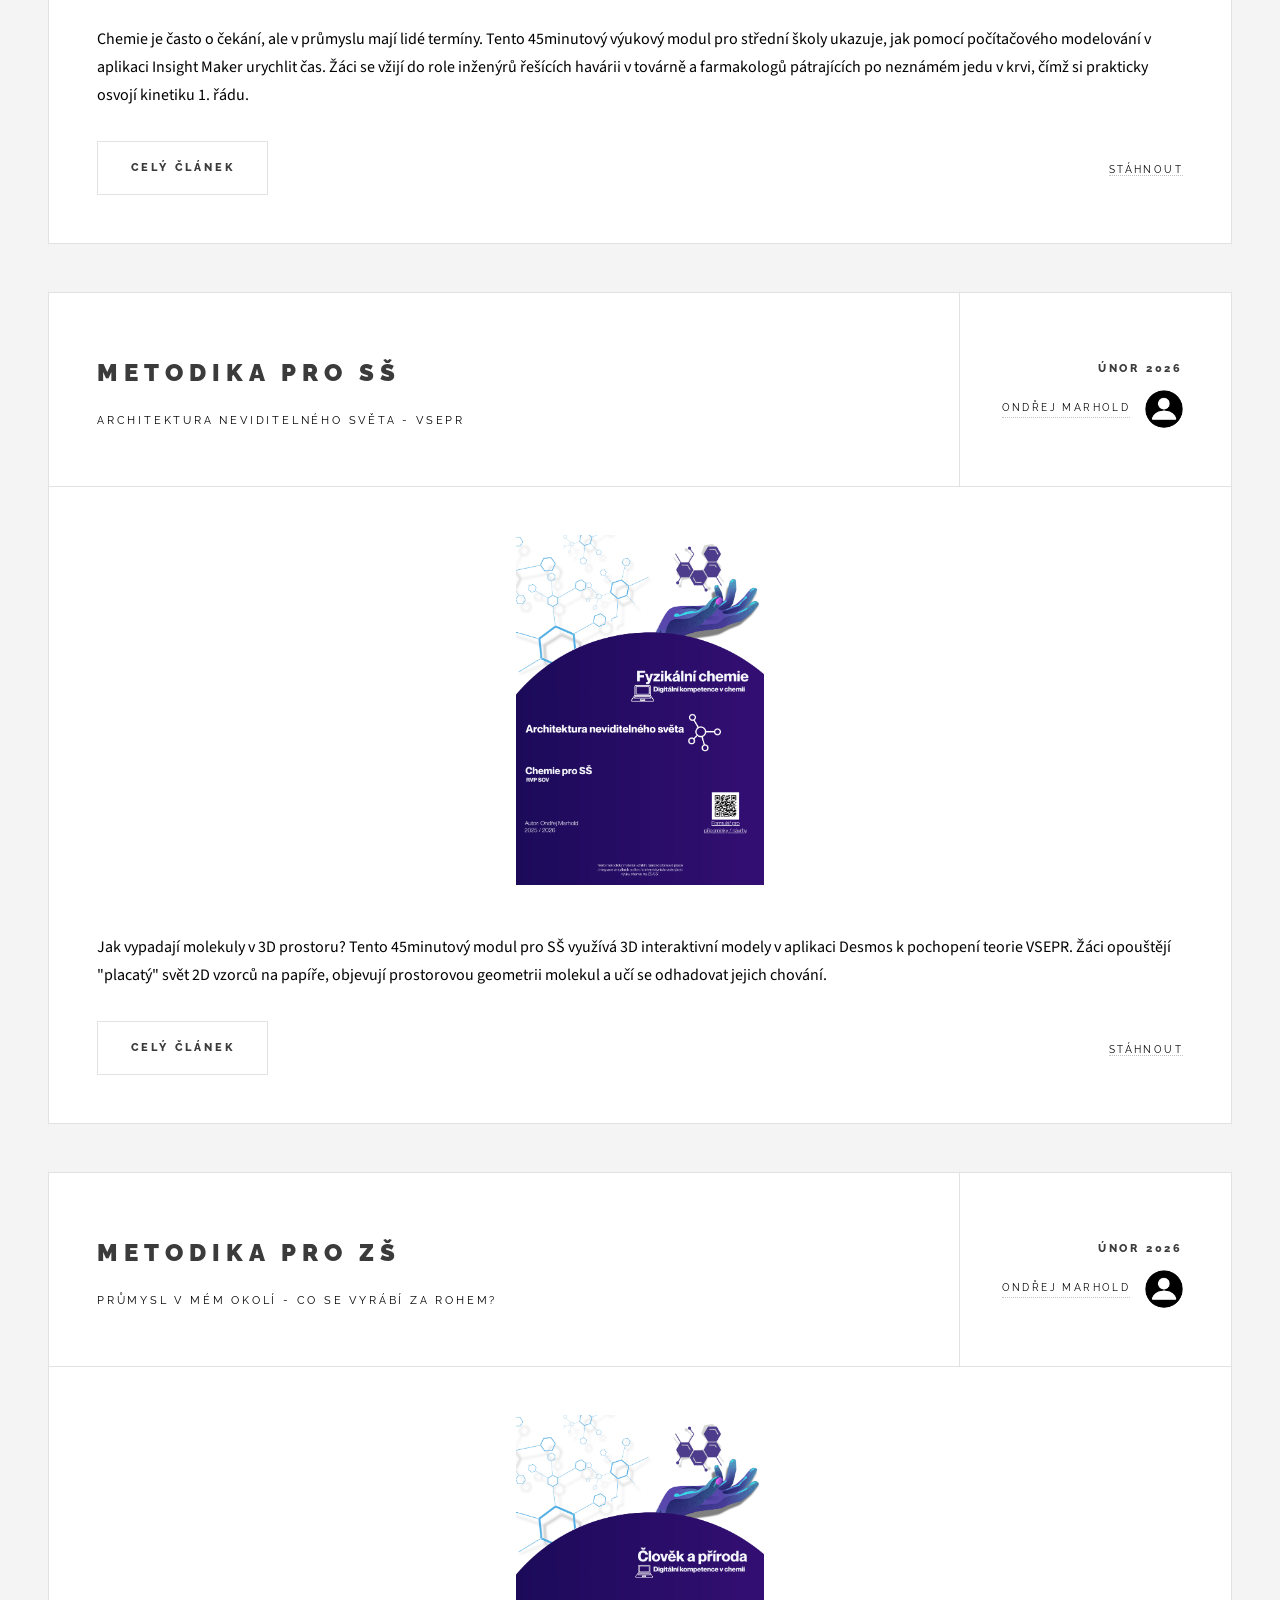
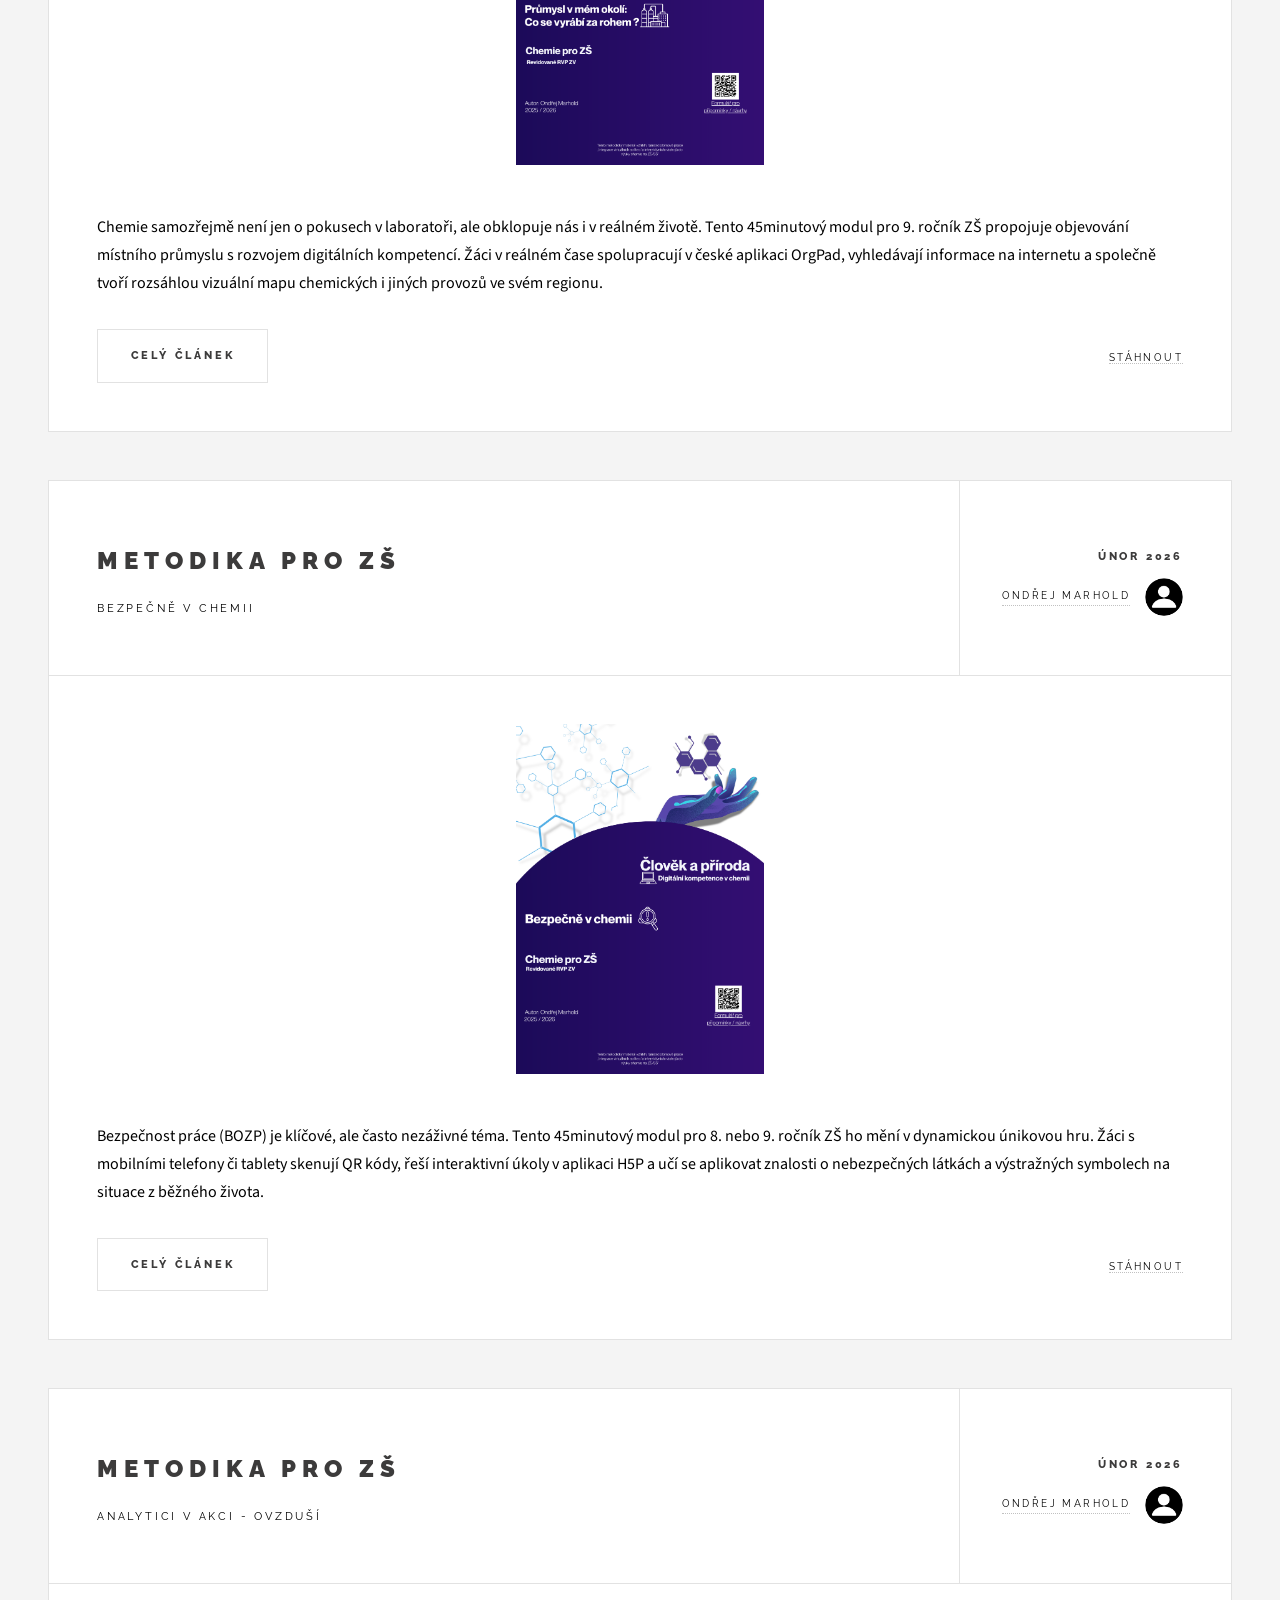
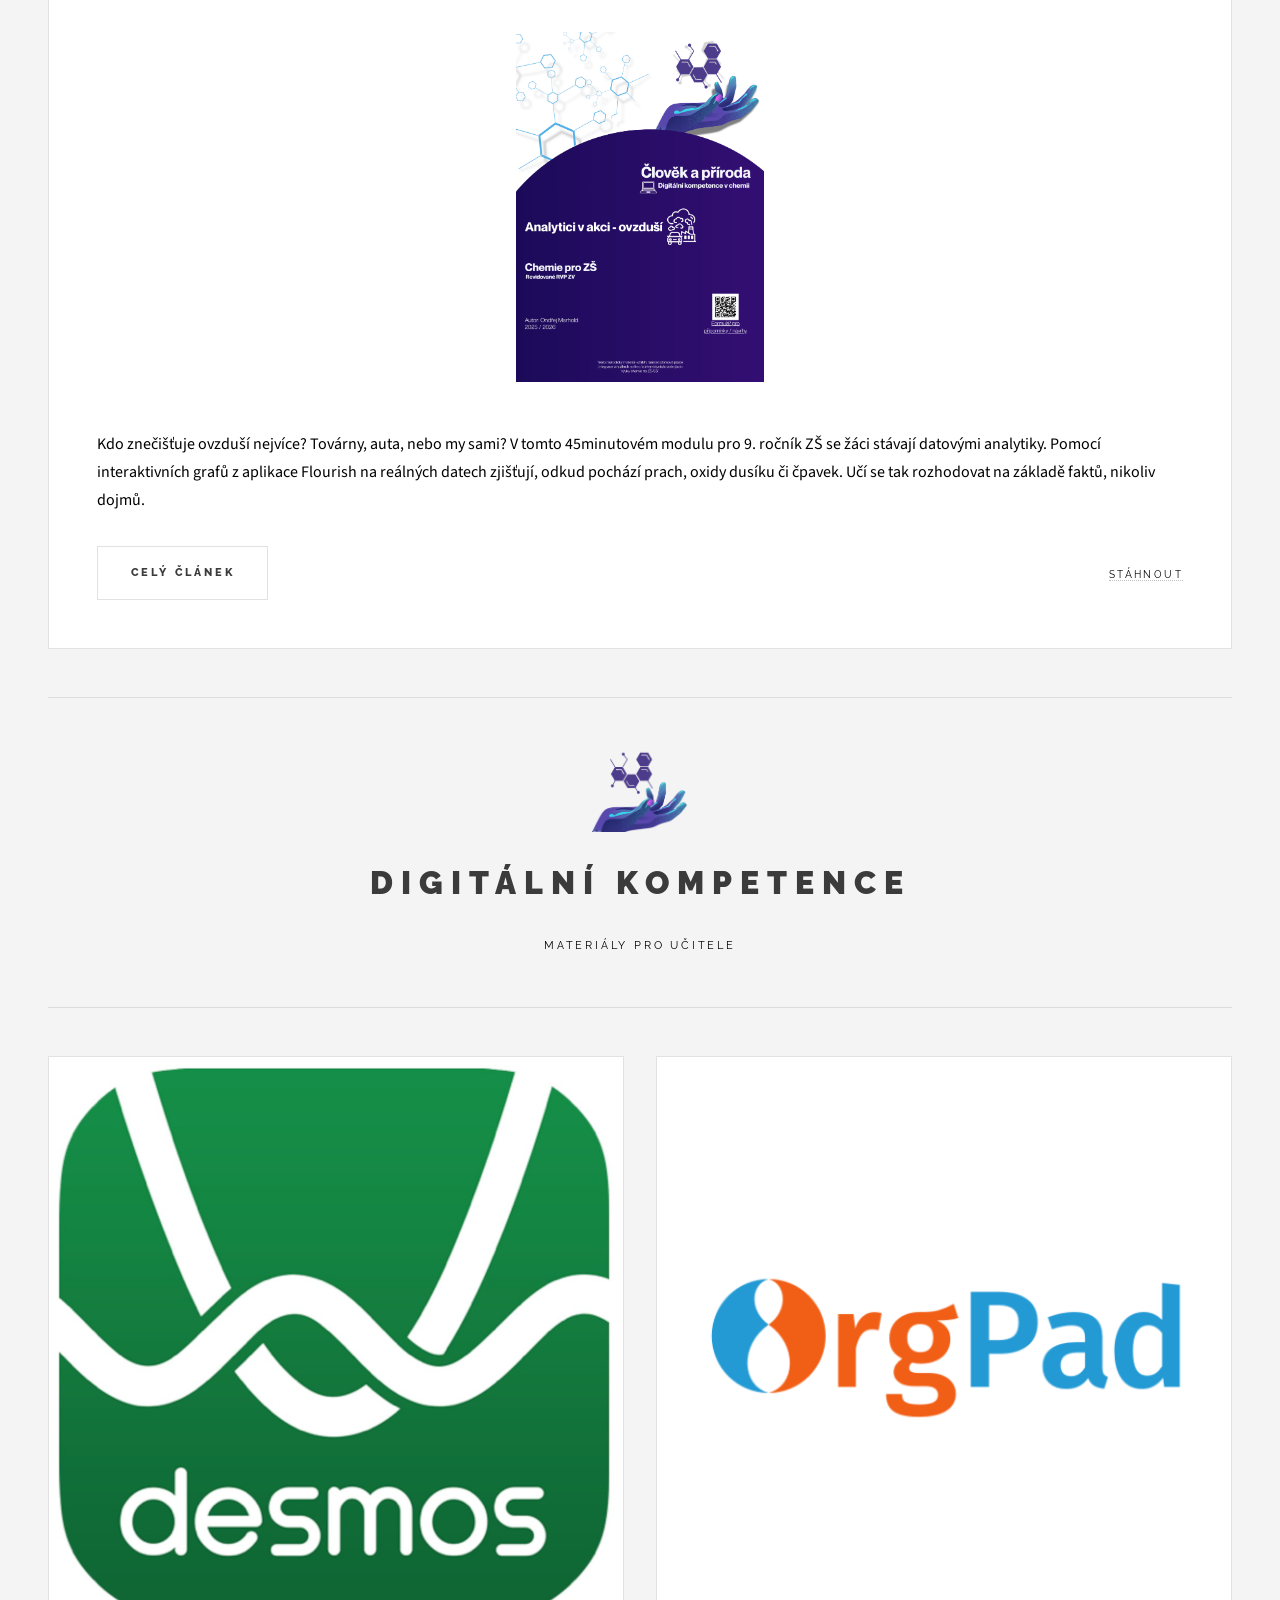
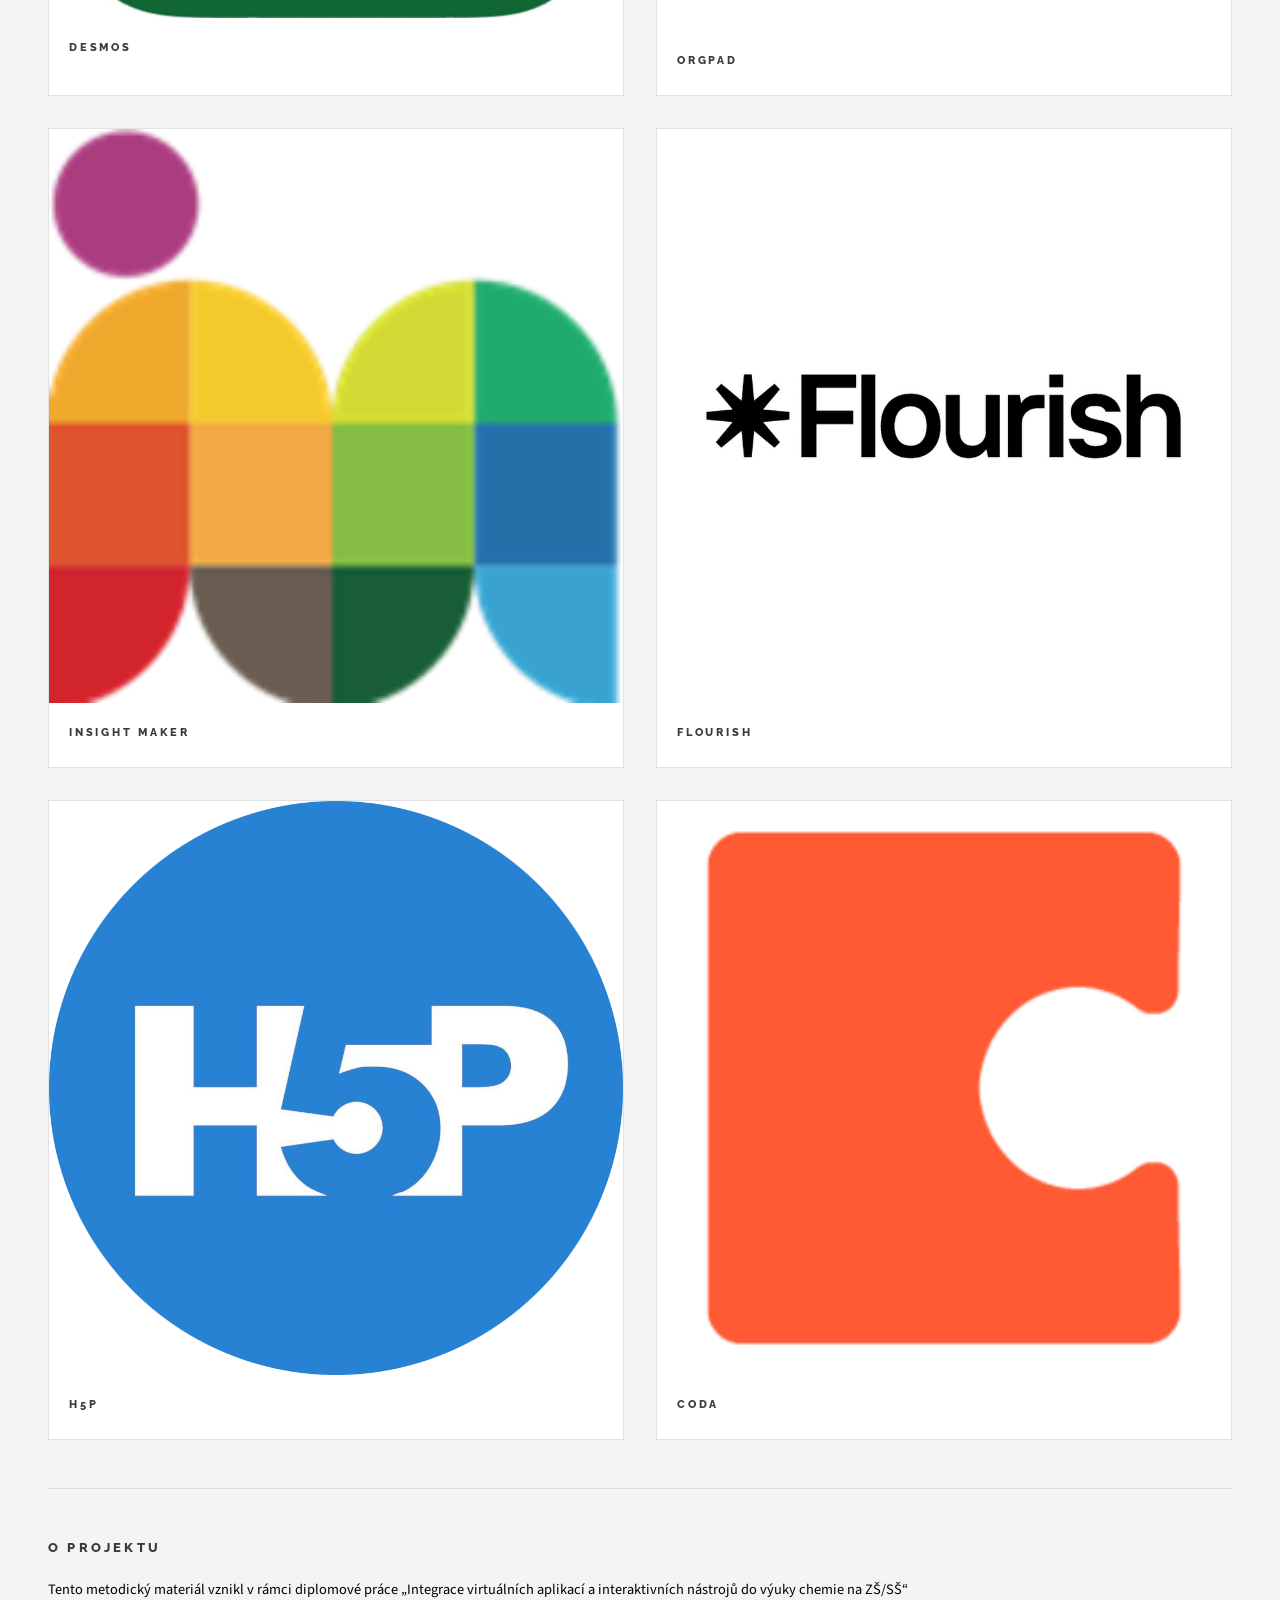
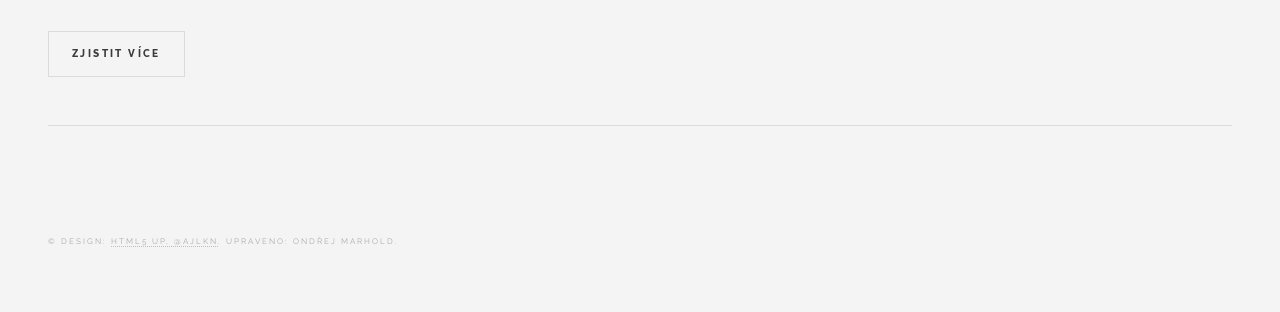
==== commit 9298fe0d: "feat: upravy stylu" ====
--- a/index.html
+++ b/index.html
@@ -39,7 +39,7 @@
 						<!-- Search -->
 							<section>
 								<form class="search" method="get" action="#">
-									<input type="text" name="query" placeholder="Search" />
+									<input type="text" name="query" placeholder="Hledat" />
 								</form>
 							</section>
 					</section>
@@ -197,7 +197,7 @@
 
 						<!-- Intro -->
 							<section id="intro">
-								<a href="#" class="logo"><img src="images/chem_logo.png" alt="" /></a>
+								<a href="#" class="logo"><img src="images/hand2.png" alt="" /></a>
 								<header>
 									<h2>Digitální kompetence</h2>
 									<p>Materiály pro učitele</p>
--- a/assets/css/main.css
+++ b/assets/css/main.css
@@ -1,10 +1,10 @@
 @import url(fontawesome-all.min.css);
 @import url("https://fonts.googleapis.com/css?family=Source+Sans+Pro:400,700|Raleway:400,800,900");
 
-/*
-	Future Imperfect by HTML5 UP
-	html5up.net | @ajlkn
-	Free for personal and commercial use under the CCA 3.0 license (html5up.net/license)
+/*
+	Future Imperfect by HTML5 UP
+	html5up.net | @ajlkn
+	Free for personal and commercial use under the CCA 3.0 license (html5up.net/license)
 */
 
 html, body, div, span, applet, object,
@@ -181,11 +181,11 @@
 
 		a:hover {
 			border-bottom-color: transparent;
-			color: #2ebaae !important;
+			color:  #2e86e2 !important;
 		}
 
 			a:hover:before {
-				color: #2ebaae !important;
+				color:  #31357f  !important;
 			}
 
 	strong, b {
@@ -1890,8 +1890,8 @@
 		input[type="button"]:hover,
 		button:hover,
 		.button:hover {
-			box-shadow: inset 0 0 0 1px #2ebaae;
-			color: #2ebaae !important;
+			box-shadow: inset 0 0 0 1px  #2e86e2;
+			color:  #2e86e2 !important;
 		}
 
 			input[type="submit"]:hover:active,
@@ -2069,8 +2069,8 @@
 		input[type="tel"]:focus,
 		select:focus,
 		textarea:focus {
-			border-color: #2ebaae;
-			box-shadow: inset 0 0 0 1px #2ebaae;
+			border-color:  #2e86e2;
+			box-shadow: inset 0 0 0 1px  #2e86e2;
 		}
 
 	.select-wrapper {
@@ -2211,8 +2211,8 @@
 
 		input[type="checkbox"]:focus + label:before,
 		input[type="radio"]:focus + label:before {
-			border-color: #2ebaae;
-			box-shadow: 0 0 0 1px #2ebaae;
+			border-color:  #31357f ;
+			box-shadow: 0 0 0 1px  #31357f ;
 		}
 
 	input[type="radio"] + label:before {
@@ -3416,27 +3416,14 @@
 		margin: 0 0 1em 0;
 		overflow: hidden;
 		position: relative;
-		width: 4em;
-	}
-
-		#intro .logo:before {
-			background-image: url("data:image/svg+xml;charset=utf8,%3Csvg xmlns='http://www.w3.org/2000/svg' width='100px' height='100px' viewBox='0 0 100 100' preserveAspectRatio='none' zoomAndPan='disable'%3E%3Cpolygon points='0,0 100,0 100,25 50,0 0,25' style='fill:%23f4f4f4' /%3E%3Cpolygon points='0,100 100,100 100,75 50,100 0,75' style='fill:%23f4f4f4' /%3E%3C/svg%3E");
-			background-position: top left;
-			background-repeat: no-repeat;
-			background-size: 100% 100%;
-			content: '';
-			display: block;
-			height: 100%;
-			left: 0;
-			position: absolute;
-			top: 0;
-			width: 100%;
-		}
+		width: 6em;
+	}
+
 
 		#intro .logo img {
 			display: block;
-			margin-left: -0.25em;
-			width: 4.5em;
+			margin-left: 0;
+			width: 100%;
 		}
 
 	#intro header h2 {
@@ -3584,7 +3571,7 @@
 					}
 
 					#menu .links > li a:hover h3 {
-						color: #2ebaae;
+						color:  #2e86e2;
 					}
 
 				#menu .links > li:first-child {
